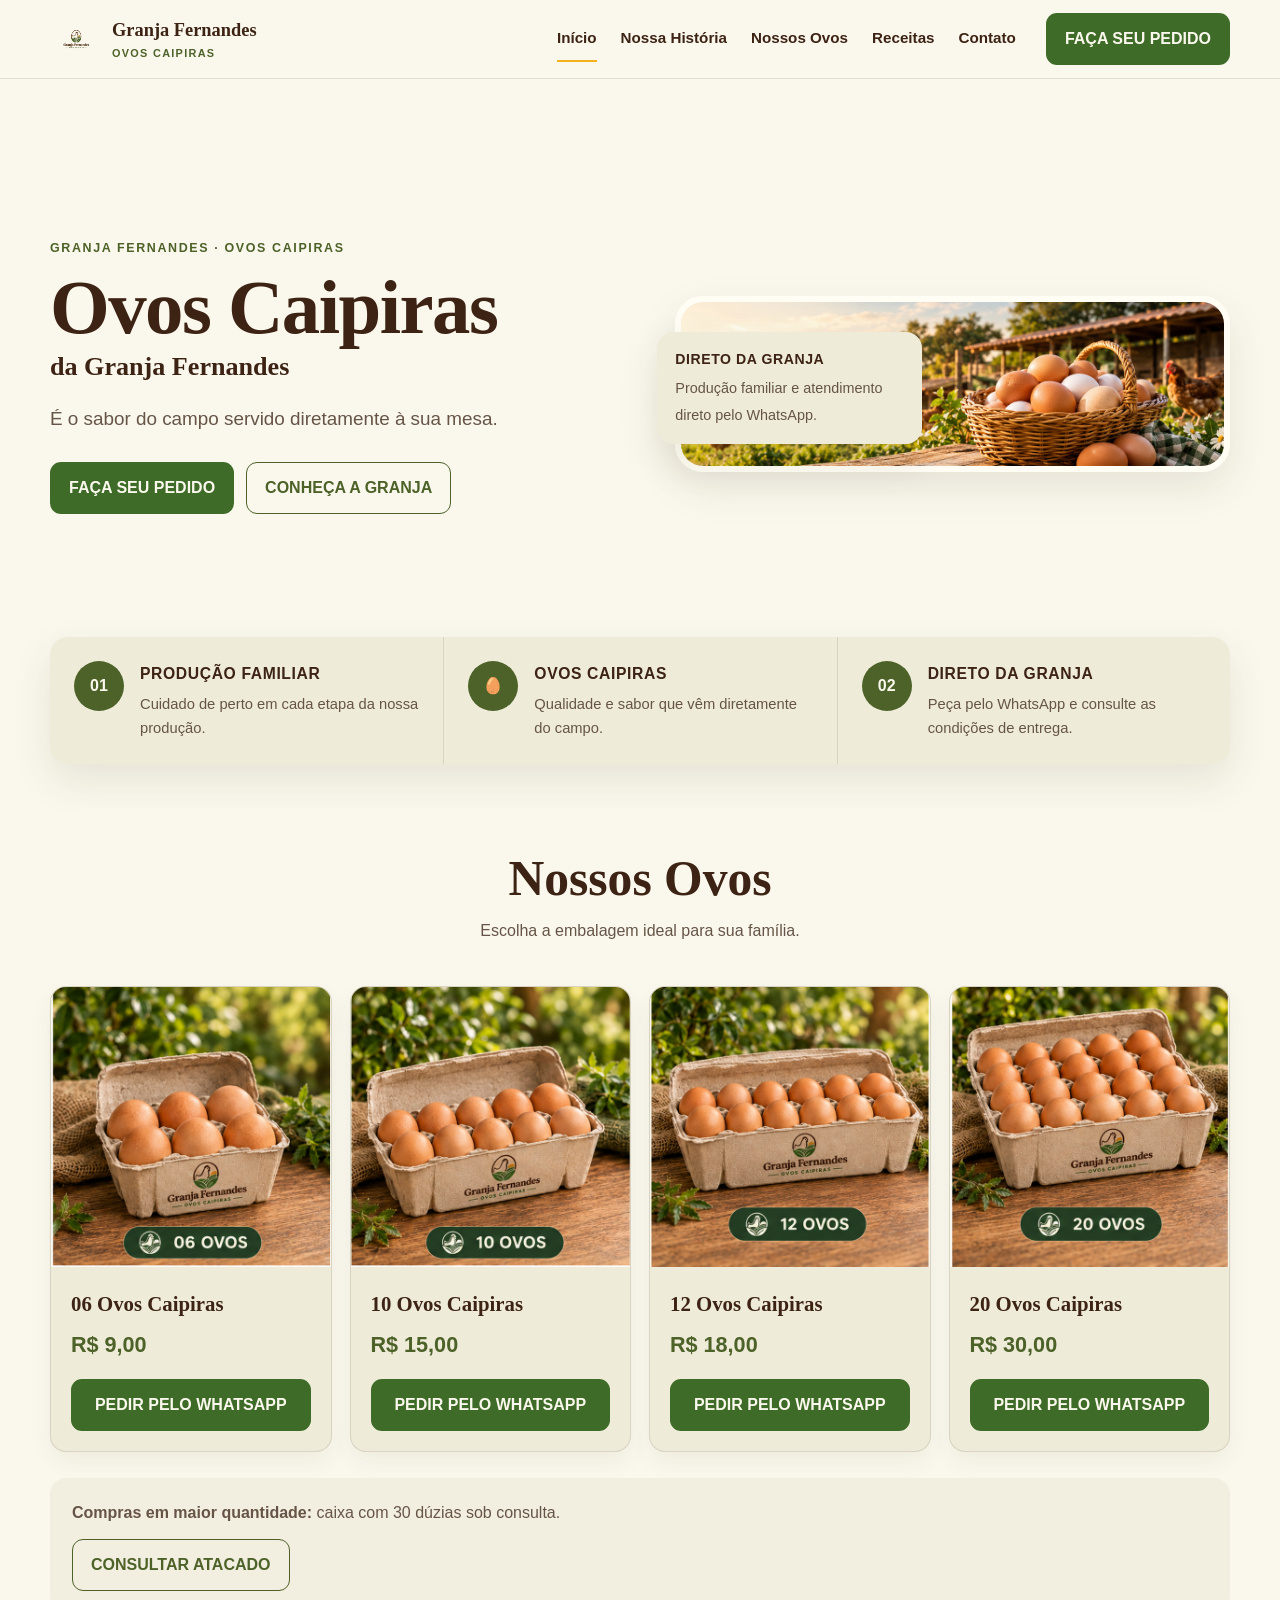
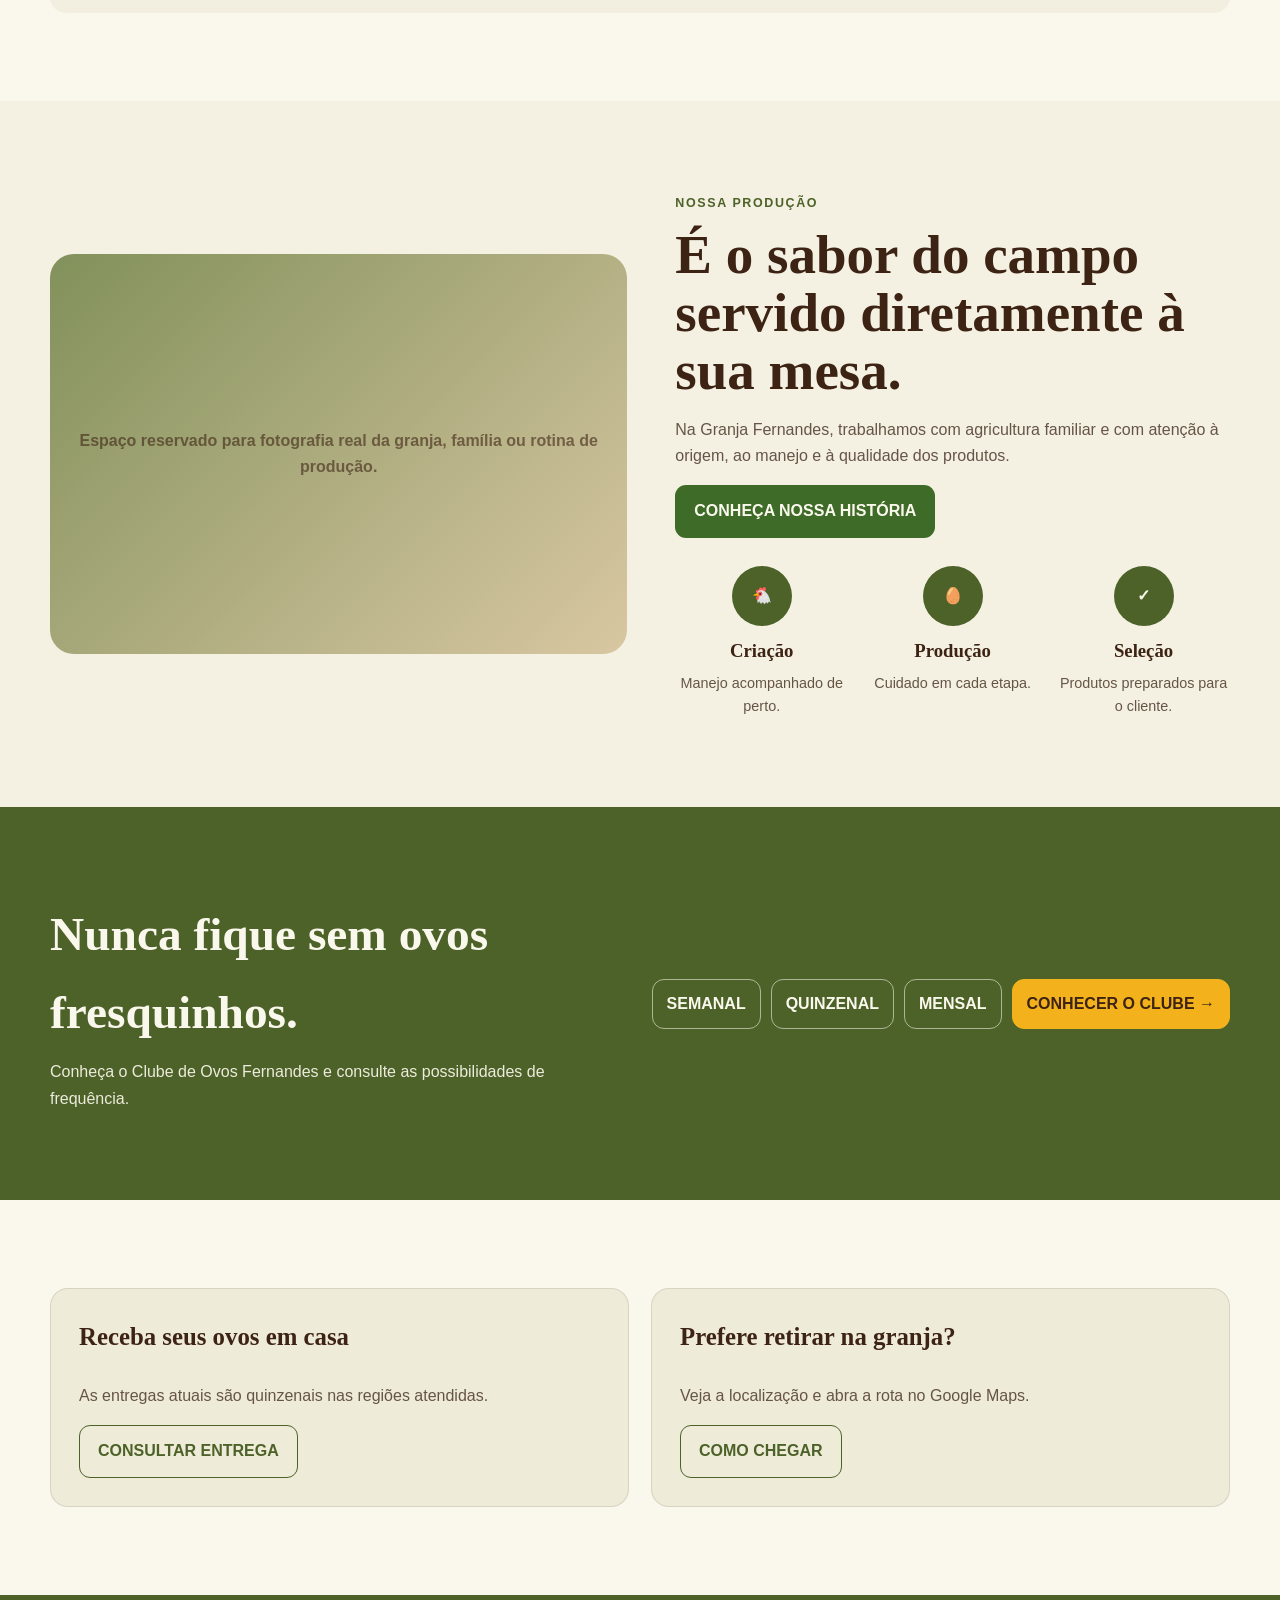
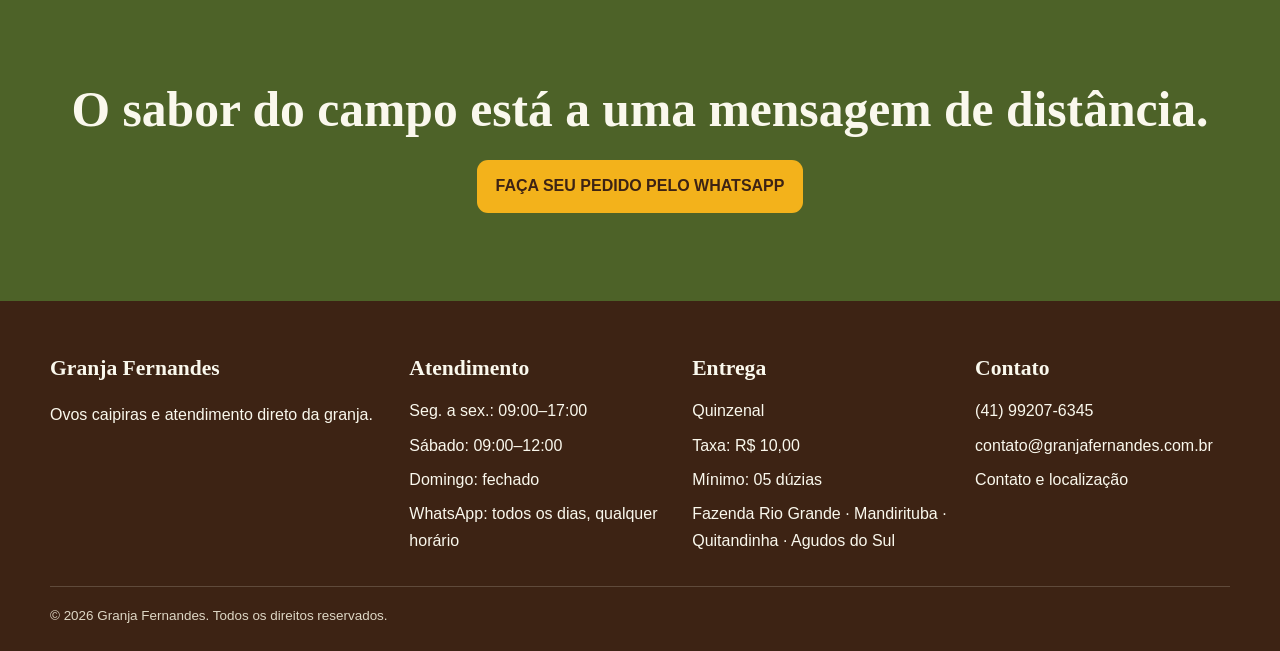
==== index.html @ a45a53d7 "GF-CODE-010: implementa tasks 46 e 47" ====
<!doctype html>
<html lang="pt-BR">
<head>
<meta charset="utf-8">
<meta name="viewport" content="width=device-width, initial-scale=1">
<title>Granja Fernandes | Ovos Caipiras</title>
<meta name="description" content="Ovos caipiras da Granja Fernandes. Produtos, pedidos pelo WhatsApp, entrega quinzenal e retirada em Mandirituba - PR.">
<link rel="canonical" href="https://www.granjafernandes.com.br/">
<link rel="icon" href="assets/images/logo.png" type="image/png">
<link rel="stylesheet" href="assets/css/style.css">
</head>
<body>
<header class="site-header">
  <div class="container header-inner">
    <a class="brand" href="index.html" aria-label="Granja Fernandes - início"><img src="assets/images/logo.png" alt="Logo Granja Fernandes"><span><span class="brand-name">Granja Fernandes</span><span class="brand-tagline">Ovos Caipiras</span></span></a>
    <nav class="nav" aria-label="Navegação principal">
      <a href="index.html" aria-current="page">Início</a><a href="nossa-historia.html">Nossa História</a><a href="nossos-ovos.html">Nossos Ovos</a><a href="receitas.html">Receitas</a><a href="contato.html">Contato</a>
    </nav>
    <a class="btn btn-primary header-cta" data-whatsapp="Olá! Gostaria de fazer um pedido de ovos caipiras da Granja Fernandes.">FAÇA SEU PEDIDO</a>
    <button class="menu-toggle" data-menu-toggle aria-expanded="false" aria-controls="mobile-menu" aria-label="Abrir menu">☰</button>
  </div>
  <nav id="mobile-menu" class="container mobile-menu" data-mobile-menu aria-label="Navegação móvel"><a href="index.html">Início</a><a href="nossa-historia.html">Nossa História</a><a href="nossos-ovos.html">Nossos Ovos</a><a href="receitas.html">Receitas</a><a href="contato.html">Contato</a><a class="btn btn-primary" data-whatsapp="Olá! Gostaria de fazer um pedido de ovos caipiras da Granja Fernandes.">FAÇA SEU PEDIDO</a></nav>
</header>

<main>
<section class="hero">
  <div class="container hero-grid">
    <div class="hero-copy"><span class="eyebrow">Granja Fernandes · Ovos Caipiras</span><h1><span class="hero-title-main">Ovos Caipiras</span><span class="hero-title-sub">da Granja Fernandes</span></h1><p>É o sabor do campo servido diretamente à sua mesa.</p><div class="hero-actions"><a class="btn btn-primary" data-whatsapp="Olá! Gostaria de fazer um pedido de ovos caipiras da Granja Fernandes.">FAÇA SEU PEDIDO</a><a class="btn btn-secondary" href="nossa-historia.html">CONHEÇA A GRANJA</a></div></div>
    <div class="hero-visual"><img src="assets/images/hero-granja.png" alt="Imagem da Granja Fernandes e produção caipira"><div class="hero-badge"><strong>Direto da granja</strong><span>Produção familiar e atendimento direto pelo WhatsApp.</span></div></div>
  </div>
</section>

<section class="features container" aria-label="Diferenciais">
  <div class="feature-grid">
    <article class="feature"><div class="feature-icon">01</div><div><h3>Produção familiar</h3><p>Cuidado de perto em cada etapa da nossa produção.</p></div></article>
    <article class="feature"><div class="feature-icon">🥚</div><div><h3>Ovos caipiras</h3><p>Qualidade e sabor que vêm diretamente do campo.</p></div></article>
    <article class="feature"><div class="feature-icon">02</div><div><h3>Direto da granja</h3><p>Peça pelo WhatsApp e consulte as condições de entrega.</p></div></article>
  </div>
</section>

<section class="section" id="produtos"><div class="container"><h2 class="section-title center">Nossos Ovos</h2><p class="section-subtitle center">Escolha a embalagem ideal para sua família.</p><div class="products">
  <article class="product-card"><div class="product-image"><img src="assets/images/products/06-ovos.png" alt="Bandeja com 6 ovos caipiras"></div><div class="product-body"><h3>06 Ovos Caipiras</h3><p class="price">R$ 9,00</p><a class="btn btn-primary" data-whatsapp="Olá! Quero pedir a embalagem de 06 ovos da Granja Fernandes.">PEDIR PELO WHATSAPP</a></div></article>
  <article class="product-card"><div class="product-image"><img src="assets/images/products/10-ovos.png" alt="Bandeja com 10 ovos caipiras"></div><div class="product-body"><h3>10 Ovos Caipiras</h3><p class="price">R$ 15,00</p><a class="btn btn-primary" data-whatsapp="Olá! Quero pedir a embalagem de 10 ovos da Granja Fernandes.">PEDIR PELO WHATSAPP</a></div></article>
  <article class="product-card"><div class="product-image"><img src="assets/images/products/12-ovos.png" alt="Bandeja com 12 ovos caipiras"></div><div class="product-body"><h3>12 Ovos Caipiras</h3><p class="price">R$ 18,00</p><a class="btn btn-primary" data-whatsapp="Olá! Quero pedir a embalagem de 12 ovos da Granja Fernandes.">PEDIR PELO WHATSAPP</a></div></article>
  <article class="product-card"><div class="product-image"><img src="assets/images/products/20-ovos.png" alt="Bandeja com 20 ovos caipiras"></div><div class="product-body"><h3>20 Ovos Caipiras</h3><p class="price">R$ 30,00</p><a class="btn btn-primary" data-whatsapp="Olá! Quero pedir a embalagem de 20 ovos da Granja Fernandes.">PEDIR PELO WHATSAPP</a></div></article>
</div><div class="product-note"><p><strong>Compras em maior quantidade:</strong> caixa com 30 dúzias sob consulta.</p><div style="margin-top:12px"><a class="btn btn-secondary" data-whatsapp="Olá! Gostaria de consultar a caixa para compra de 30 dúzias de ovos da Granja Fernandes.">CONSULTAR ATACADO</a></div></div></div></section>

<section class="section section-alt"><div class="container story-grid"><div class="story-photo">Espaço reservado para fotografia real da granja, família ou rotina de produção.</div><div class="story"><span class="eyebrow">Nossa produção</span><h2>É o sabor do campo servido diretamente à sua mesa.</h2><p>Na Granja Fernandes, trabalhamos com agricultura familiar e com atenção à origem, ao manejo e à qualidade dos produtos.</p><a class="btn btn-primary" href="nossa-historia.html">CONHEÇA NOSSA HISTÓRIA</a><div class="steps"><div class="step"><div class="step-icon">🐔</div><h3>Criação</h3><p>Manejo acompanhado de perto.</p></div><div class="step"><div class="step-icon">🥚</div><h3>Produção</h3><p>Cuidado em cada etapa.</p></div><div class="step"><div class="step-icon">✓</div><h3>Seleção</h3><p>Produtos preparados para o cliente.</p></div></div></div></div></section>

<section class="section section-green"><div class="container club"><div><h2>Nunca fique sem ovos fresquinhos.</h2><p>Conheça o Clube de Ovos Fernandes e consulte as possibilidades de frequência.</p></div><div class="plans"><span class="plan">SEMANAL</span><span class="plan">QUINZENAL</span><span class="plan">MENSAL</span><a class="plan active" href="nossos-ovos.html#clube">CONHECER O CLUBE →</a></div></div></section>

<section class="section"><div class="container info-grid"><article class="info-card"><h3>Receba seus ovos em casa</h3><p>As entregas atuais são quinzenais nas regiões atendidas.</p><a class="btn btn-secondary" href="contato.html">CONSULTAR ENTREGA</a></article><article class="info-card"><h3>Prefere retirar na granja?</h3><p>Veja a localização e abra a rota no Google Maps.</p><a class="btn btn-secondary" href="https://maps.app.goo.gl/6VEkdCVz2nMaCaNX6" target="_blank" rel="noopener">COMO CHEGAR</a></article></div></section>

<section class="section section-green"><div class="container" style="text-align:center"><h2 class="section-title">O sabor do campo está a uma mensagem de distância.</h2><div style="margin-top:24px"><a class="btn btn-gold" data-whatsapp="Olá! Gostaria de fazer um pedido de ovos caipiras da Granja Fernandes.">FAÇA SEU PEDIDO PELO WHATSAPP</a></div></div></section>
</main>

<footer class="site-footer"><div class="container"><div class="footer-grid"><div><h3 class="footer-heading">Granja Fernandes</h3><p>Ovos caipiras e atendimento direto da granja.</p></div><div><h3 class="footer-heading">Atendimento</h3><div class="footer-links"><span>Seg. a sex.: 09:00–17:00</span><span>Sábado: 09:00–12:00</span><span>Domingo: fechado</span><span>WhatsApp: todos os dias, qualquer horário</span></div></div><div><h3 class="footer-heading">Entrega</h3><div class="footer-links"><span>Quinzenal</span><span>Taxa: R$ 10,00</span><span>Mínimo: 05 dúzias</span><span>Fazenda Rio Grande · Mandirituba · Quitandinha · Agudos do Sul</span></div></div><div><h3 class="footer-heading">Contato</h3><div class="footer-links"><a data-whatsapp="Olá! Gostaria de falar com a Granja Fernandes.">(41) 99207-6345</a><a href="mailto:contato@granjafernandes.com.br">contato@granjafernandes.com.br</a><a href="contato.html">Contato e localização</a></div></div></div><div class="copyright">© 2026 Granja Fernandes. Todos os direitos reservados.</div></div></footer>
<a class="whatsapp-float" data-whatsapp="Olá! Gostaria de fazer um pedido de ovos caipiras da Granja Fernandes.">PEDIR PELO WHATSAPP</a>
<script src="assets/js/main.js"></script>
</body></html>
---- assets/css/style.css ----
:root {
  --brown: #3D2314;
  --green: #4D6228;
  --action: #3E6B27;
  --gold: #F3B21B;
  --cream: #FAF8ED;
  --sand: #EFEBD9;
  --softgold: #EDD885;
  --muted: #665547;
  --white: #fffdf4;
  --border: rgba(61, 35, 20, .12);
  --shadow: 0 16px 40px rgba(61, 35, 20, .10);
  --radius: 18px;
  --max: 1180px;
}

* { box-sizing: border-box; }
html { scroll-behavior: smooth; }
body { margin: 0; background: var(--cream); color: var(--brown); font-family: Inter, Arial, Helvetica, sans-serif; line-height: 1.65; }
a { color: inherit; text-decoration: none; }
img { max-width: 100%; display: block; }
button { font: inherit; }
.container { width: min(var(--max), calc(100% - 32px)); margin-inline: auto; }

.site-header { position: sticky; top: 0; z-index: 50; background: rgba(250,248,237,.96); backdrop-filter: blur(10px); border-bottom: 1px solid var(--border); }
.header-inner { min-height: 78px; display: flex; align-items: center; gap: 24px; }
.brand { display: flex; align-items: center; gap: 10px; font-family: Georgia, serif; font-weight: 700; }
.brand img { width: 52px; height: 52px; object-fit: contain; }
.brand-name { font-size: 1.15rem; line-height: 1.05; }
.brand-tagline { display: block; margin-top: 4px; color: var(--green); font: 700 .68rem/1.1 Inter, Arial, sans-serif; letter-spacing: .12em; text-transform: uppercase; }
.nav { margin-left: auto; display: flex; align-items: center; gap: 24px; font-weight: 700; font-size: .95rem; }
.nav a { padding: 9px 0; border-bottom: 2px solid transparent; }
.nav a:hover, .nav a[aria-current="page"] { border-color: var(--gold); }
.header-cta { margin-left: 6px; }
.menu-toggle { display: none; margin-left: auto; border: 0; background: transparent; color: var(--brown); font-size: 1.5rem; cursor: pointer; }
.mobile-menu { display: none; padding: 0 16px 16px; }
.mobile-menu.is-open { display: grid; gap: 6px; }
.mobile-menu a { padding: 10px 12px; border-radius: 10px; }
.mobile-menu a:hover { background: var(--sand); }

.btn { display: inline-flex; align-items: center; justify-content: center; gap: 8px; min-height: 46px; padding: 12px 18px; border-radius: 11px; font-weight: 800; border: 1px solid transparent; transition: transform .18s ease, box-shadow .18s ease, background .18s ease; }
.btn:hover { transform: translateY(-1px); box-shadow: 0 10px 20px rgba(61,35,20,.10); }
.btn-primary { background: var(--action); color: var(--cream); }
.btn-secondary { background: transparent; color: var(--green); border-color: var(--green); }
.btn-gold { background: var(--gold); color: var(--brown); }
.btn-light { background: var(--cream); color: var(--brown); }

.hero { position: relative; overflow: hidden; background: var(--cream); }
.hero-grid { display: grid; grid-template-columns: 1.02fr .98fr; min-height: 610px; align-items: center; gap: 48px; }
.hero-copy { padding: 72px 0 92px; }
.eyebrow { display: inline-block; margin-bottom: 12px; color: var(--green); font-size: .78rem; font-weight: 900; letter-spacing: .13em; text-transform: uppercase; }
.hero h1, .page-hero h1, .section-title, .story h2, .club h2, .footer-heading { font-family: Georgia, serif; }
.hero h1 { margin: 0; max-width: 700px; font-size: clamp(3rem, 6vw, 5.4rem); line-height: .98; letter-spacing: -.02em; }
.hero-title-main { display: block; }
.hero-title-sub { display: block; margin-top: 7px; font-size: .34em; line-height: 1.08; letter-spacing: 0; font-weight: 700; }
.hero p { max-width: 620px; margin: 22px 0 0; color: var(--muted); font-size: 1.18rem; }
.hero-actions { display: flex; gap: 12px; flex-wrap: wrap; margin-top: 28px; }
.hero-visual { position: relative; }
.hero-visual img { width: 100%; max-height: 620px; object-fit: cover; border-radius: 28px; box-shadow: var(--shadow); border: 6px solid var(--white); }
.hero-badge { position: absolute; left: -18px; bottom: 28px; max-width: 265px; padding: 16px 18px; background: var(--sand); border-radius: 16px; box-shadow: var(--shadow); }
.hero-badge strong { display: block; margin-bottom: 4px; font-size: .88rem; text-transform: uppercase; letter-spacing: .04em; }
.hero-badge span { color: var(--muted); font-size: .9rem; }

.section { padding: 88px 0; }
.section-alt { background: rgba(239,235,217,.52); }
.section-green { background: var(--green); color: var(--cream); }
.section-title { margin: 0; font-size: clamp(2.1rem, 4vw, 3.1rem); line-height: 1.08; }
.section-title.center, .section-subtitle.center { text-align: center; }
.section-subtitle { max-width: 720px; margin: 12px auto 42px; color: var(--muted); }
.section-green .section-subtitle { color: #ecebdc; }

.features { position: relative; z-index: 4; margin-top: -52px; }
.feature-grid { display: grid; grid-template-columns: repeat(3,1fr); background: var(--sand); border-radius: var(--radius); box-shadow: var(--shadow); overflow: hidden; }
.feature { display: grid; grid-template-columns: 52px 1fr; gap: 14px; padding: 24px; }
.feature + .feature { border-left: 1px solid var(--border); }
.feature-icon { width: 50px; height: 50px; display: grid; place-items: center; border-radius: 50%; background: var(--green); color: var(--cream); font-weight: 900; }
.feature h3 { margin: 0 0 5px; font-size: .98rem; text-transform: uppercase; letter-spacing: .04em; }
.feature p { margin: 0; color: var(--muted); font-size: .92rem; }

.products { display: grid; grid-template-columns: repeat(4,1fr); gap: 18px; }
.product-card { display: flex; flex-direction: column; overflow: hidden; background: var(--sand); border: 1px solid var(--border); border-radius: 16px; box-shadow: 0 10px 22px rgba(61,35,20,.06); }
.product-image { aspect-ratio: 1 / 1; background: #e5dfc8; overflow: hidden; }
.product-image img { width: 100%; height: 100%; object-fit: cover; }
.product-body { padding: 20px; display: flex; flex: 1; flex-direction: column; }
.product-body h3 { margin: 0 0 6px; font-family: Georgia, serif; font-size: 1.3rem; }
.price { margin: 0 0 16px; color: var(--green); font-size: 1.35rem; font-weight: 900; }
.product-body .btn { width: 100%; margin-top: auto; }
.product-note { margin-top: 26px; padding: 22px; border-radius: 16px; background: rgba(239,235,217,.62); }
.product-note p { margin: 0; color: var(--muted); }

.story-grid { display: grid; grid-template-columns: 1.02fr .98fr; gap: 48px; align-items: center; }
.story-photo { min-height: 400px; padding: 22px; border-radius: 24px; display: grid; place-items: center; text-align: center; background: linear-gradient(135deg,#82915b,#d8c7a2); color: rgba(61,35,20,.6); font-weight: 900; }
.story h2 { margin: 0 0 16px; font-size: clamp(2.3rem,4.3vw,3.6rem); line-height: 1.06; }
.story p { color: var(--muted); }
.steps { display: grid; grid-template-columns: repeat(3,1fr); gap: 18px; margin-top: 28px; }
.step { text-align: center; }
.step-icon { width: 60px; height: 60px; margin: 0 auto 10px; display: grid; place-items: center; border-radius: 50%; background: var(--green); color: var(--cream); font-weight: 900; }
.step h3 { margin: 0 0 5px; font-family: Georgia, serif; }
.step p { margin: 0; font-size: .9rem; }

.club { display: grid; grid-template-columns: 1fr auto; gap: 32px; align-items: center; }
.club h2 { margin: 0 0 8px; font-size: clamp(2rem,3.7vw,3.2rem); }
.club p { margin: 0; color: #ecebdc; }
.plans { display: flex; gap: 10px; flex-wrap: wrap; justify-content: flex-end; }
.plan { padding: 11px 14px; border: 1px solid rgba(250,248,237,.56); border-radius: 12px; font-weight: 900; }
.plan.active { background: var(--gold); border-color: var(--gold); color: var(--brown); }

.info-grid { display: grid; grid-template-columns: repeat(2,1fr); gap: 22px; }
.info-card { padding: 28px; background: var(--sand); border-radius: 18px; border: 1px solid var(--border); }
.info-card h3 { margin-top: 0; font-family: Georgia, serif; font-size: 1.55rem; }
.info-card p { color: var(--muted); }
.list { margin: 14px 0 0; padding-left: 20px; color: var(--muted); }

.page-hero { padding: 72px 0; background: linear-gradient(135deg, var(--sand), var(--cream)); text-align: center; }
.page-hero h1 { margin: 0 0 10px; font-size: clamp(2.6rem,5vw,4.3rem); line-height: 1.04; }
.page-hero p { max-width: 720px; margin: 0 auto; color: var(--muted); font-size: 1.06rem; }

.recipe-grid { display: grid; grid-template-columns: repeat(4,1fr); gap: 18px; }
.recipe-card { background: var(--sand); border-radius: 16px; overflow: hidden; border: 1px solid var(--border); }
.recipe-media { height: 190px; display: grid; place-items: center; padding: 16px; background: linear-gradient(135deg,#ded19f,#a5aa7a); color: rgba(61,35,20,.62); text-align: center; font-weight: 900; }
.recipe-body { padding: 20px; }
.recipe-body h3 { margin: 0 0 6px; font-family: Georgia, serif; font-size: 1.3rem; }
.recipe-body p { margin: 0 0 16px; color: var(--muted); }

.contact-grid { display: grid; grid-template-columns: 1fr 1fr; gap: 24px; }
.contact-card { padding: 28px; background: var(--sand); border-radius: 18px; border: 1px solid var(--border); }
.contact-row { padding: 14px 0; border-bottom: 1px solid var(--border); }
.contact-row:last-child { border-bottom: 0; }
.contact-row strong { display: block; margin-bottom: 2px; }
.contact-row span { color: var(--muted); }
.map-link { margin-top: 18px; }

.site-footer { margin-top: 0; padding: 50px 0 24px; background: var(--brown); color: var(--cream); }
.footer-grid { display: grid; grid-template-columns: 1.3fr 1fr 1fr 1fr; gap: 28px; }
.footer-heading { margin: 0 0 12px; font-size: 1.35rem; }
.footer-links { display: grid; gap: 8px; }
.footer-links a:hover { color: var(--gold); }
.copyright { margin-top: 32px; padding-top: 18px; border-top: 1px solid rgba(250,248,237,.18); color: #ded7c5; font-size: .84rem; }

.whatsapp-float { display: none; position: fixed; left: 12px; right: 12px; bottom: 12px; z-index: 70; padding: 13px 16px; border-radius: 999px; text-align: center; background: var(--action); color: var(--cream); font-weight: 900; box-shadow: 0 14px 30px rgba(0,0,0,.22); }

@media (max-width: 1000px) {
  .nav, .header-cta { display: none; }
  .menu-toggle { display: block; }
  .hero-grid, .story-grid { grid-template-columns: 1fr; }
  .hero-copy { padding: 60px 0 20px; text-align: center; }
  .hero p { margin-inline: auto; }
  .hero-actions { justify-content: center; }
  .hero-visual { padding-bottom: 60px; }
  .hero-badge { left: 14px; }
  .products, .recipe-grid { grid-template-columns: repeat(2,1fr); }
  .footer-grid { grid-template-columns: repeat(2,1fr); }
  .club { grid-template-columns: 1fr; }
  .plans { justify-content: flex-start; }
}

@media (max-width: 640px) {
  .container { width: min(var(--max), calc(100% - 24px)); }
  .header-inner { min-height: 68px; }
  .brand img { width: 44px; height: 44px; }
  .brand-name { font-size: 1rem; }
  .brand-tagline { font-size: .58rem; }
  .hero h1 { font-size: 3rem; }
  .hero-title-sub { font-size: .42em; }
  .hero p { font-size: 1.03rem; }
  .section { padding: 64px 0; }
  .feature-grid, .products, .recipe-grid, .info-grid, .contact-grid, .footer-grid { grid-template-columns: 1fr; }
  .feature + .feature { border-left: 0; border-top: 1px solid var(--border); }
  .feature { padding: 18px; }
  .features { margin-top: -30px; }
  .steps { grid-template-columns: 1fr; }
  .hero-badge { position: static; max-width: none; margin-top: 14px; }
  .story-photo { min-height: 280px; }
  .whatsapp-float { display: block; }
}
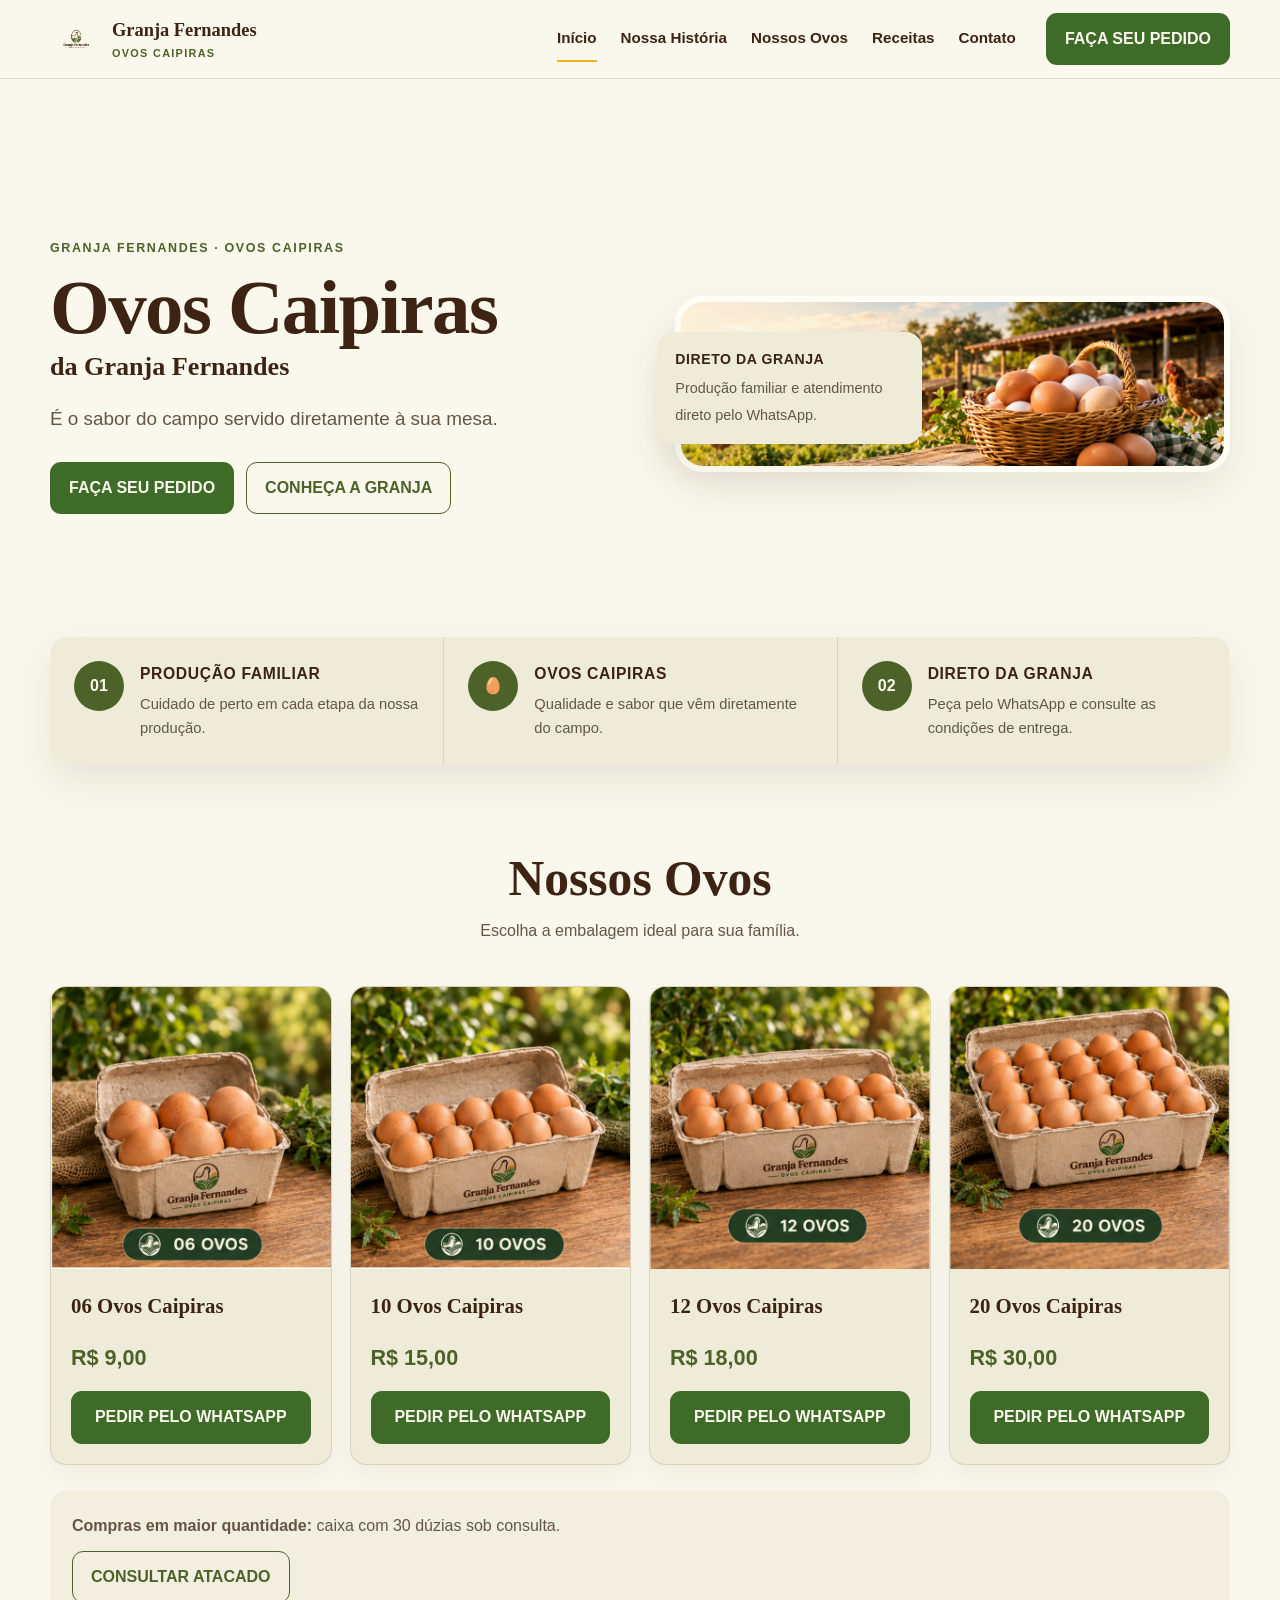
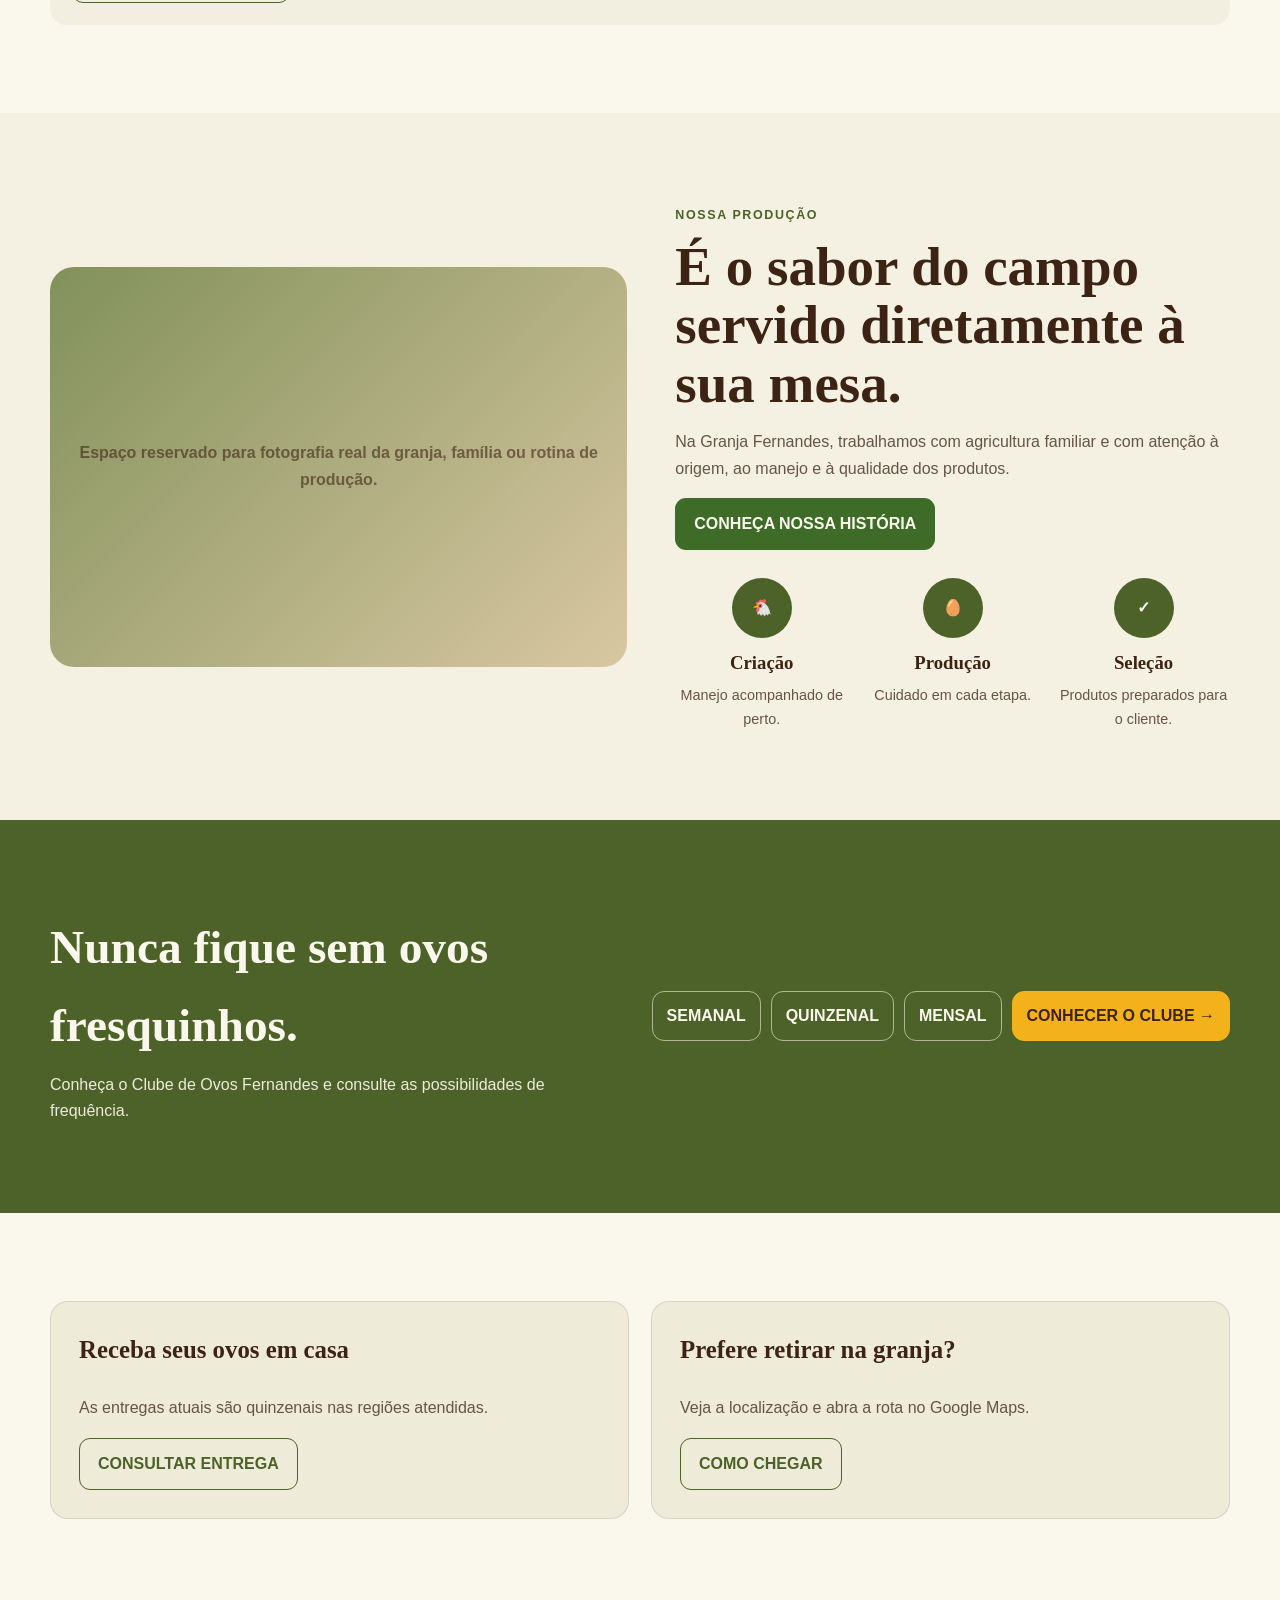
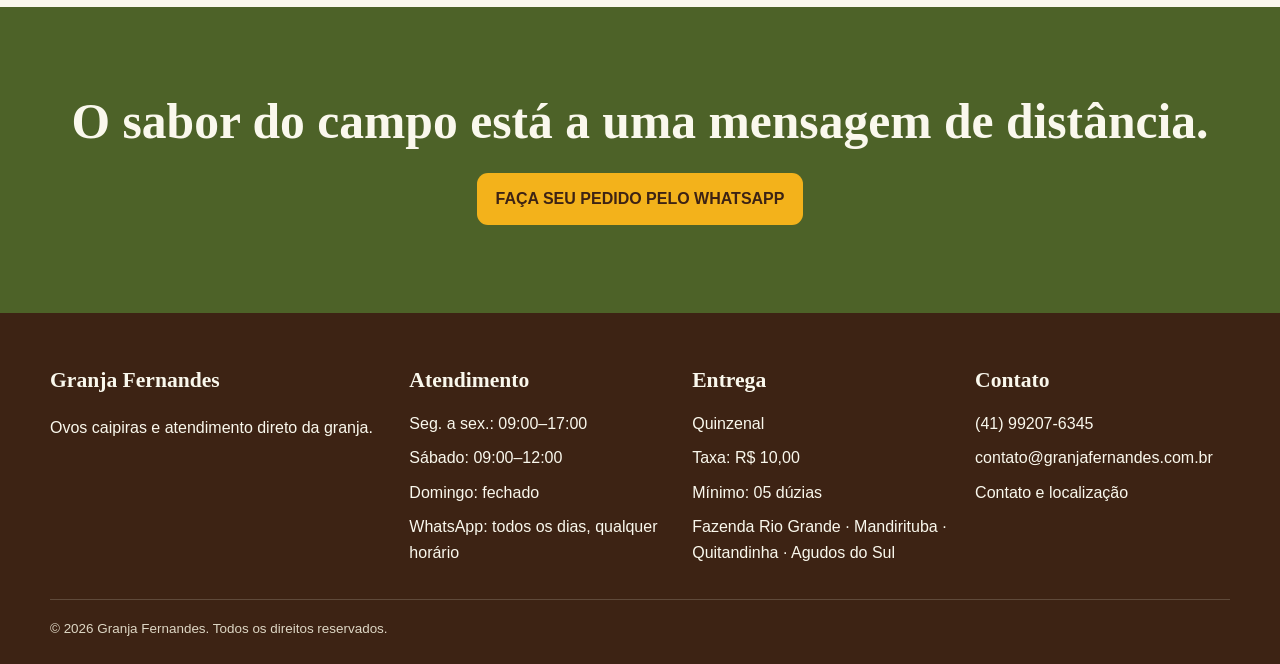
==== commit 6e569d90: "GF-CODE-014: restaura selos originais dos produtos" ====
--- a/index.html
+++ b/index.html
@@ -57,4 +57,4 @@
 <footer class="site-footer"><div class="container"><div class="footer-grid"><div><h3 class="footer-heading">Granja Fernandes</h3><p>Ovos caipiras e atendimento direto da granja.</p></div><div><h3 class="footer-heading">Atendimento</h3><div class="footer-links"><span>Seg. a sex.: 09:00–17:00</span><span>Sábado: 09:00–12:00</span><span>Domingo: fechado</span><span>WhatsApp: todos os dias, qualquer horário</span></div></div><div><h3 class="footer-heading">Entrega</h3><div class="footer-links"><span>Quinzenal</span><span>Taxa: R$ 10,00</span><span>Mínimo: 05 dúzias</span><span>Fazenda Rio Grande · Mandirituba · Quitandinha · Agudos do Sul</span></div></div><div><h3 class="footer-heading">Contato</h3><div class="footer-links"><a data-whatsapp="Olá! Gostaria de falar com a Granja Fernandes.">(41) 99207-6345</a><a href="mailto:contato@granjafernandes.com.br">contato@granjafernandes.com.br</a><a href="contato.html">Contato e localização</a></div></div></div><div class="copyright">© 2026 Granja Fernandes. Todos os direitos reservados.</div></div></footer>
 <a class="whatsapp-float" data-whatsapp="Olá! Gostaria de fazer um pedido de ovos caipiras da Granja Fernandes.">PEDIR PELO WHATSAPP</a>
 <script src="assets/js/main.js"></script>
-</body></html>
+</body></html>
--- a/assets/css/style.css
+++ b/assets/css/style.css
@@ -13,7 +13,6 @@
   --radius: 18px;
   --max: 1180px;
 }
-
 * { box-sizing: border-box; }
 html { scroll-behavior: smooth; }
 body { margin: 0; background: var(--cream); color: var(--brown); font-family: Inter, Arial, Helvetica, sans-serif; line-height: 1.65; }
@@ -21,7 +20,6 @@
 img { max-width: 100%; display: block; }
 button { font: inherit; }
 .container { width: min(var(--max), calc(100% - 32px)); margin-inline: auto; }
-
 .site-header { position: sticky; top: 0; z-index: 50; background: rgba(250,248,237,.96); backdrop-filter: blur(10px); border-bottom: 1px solid var(--border); }
 .header-inner { min-height: 78px; display: flex; align-items: center; gap: 24px; }
 .brand { display: flex; align-items: center; gap: 10px; font-family: Georgia, serif; font-weight: 700; }
@@ -37,14 +35,12 @@
 .mobile-menu.is-open { display: grid; gap: 6px; }
 .mobile-menu a { padding: 10px 12px; border-radius: 10px; }
 .mobile-menu a:hover { background: var(--sand); }
-
 .btn { display: inline-flex; align-items: center; justify-content: center; gap: 8px; min-height: 46px; padding: 12px 18px; border-radius: 11px; font-weight: 800; border: 1px solid transparent; transition: transform .18s ease, box-shadow .18s ease, background .18s ease; }
 .btn:hover { transform: translateY(-1px); box-shadow: 0 10px 20px rgba(61,35,20,.10); }
 .btn-primary { background: var(--action); color: var(--cream); }
 .btn-secondary { background: transparent; color: var(--green); border-color: var(--green); }
 .btn-gold { background: var(--gold); color: var(--brown); }
 .btn-light { background: var(--cream); color: var(--brown); }
-
 .hero { position: relative; overflow: hidden; background: var(--cream); }
 .hero-grid { display: grid; grid-template-columns: 1.02fr .98fr; min-height: 610px; align-items: center; gap: 48px; }
 .hero-copy { padding: 72px 0 92px; }
@@ -60,7 +56,6 @@
 .hero-badge { position: absolute; left: -18px; bottom: 28px; max-width: 265px; padding: 16px 18px; background: var(--sand); border-radius: 16px; box-shadow: var(--shadow); }
 .hero-badge strong { display: block; margin-bottom: 4px; font-size: .88rem; text-transform: uppercase; letter-spacing: .04em; }
 .hero-badge span { color: var(--muted); font-size: .9rem; }
-
 .section { padding: 88px 0; }
 .section-alt { background: rgba(239,235,217,.52); }
 .section-green { background: var(--green); color: var(--cream); }
@@ -68,7 +63,6 @@
 .section-title.center, .section-subtitle.center { text-align: center; }
 .section-subtitle { max-width: 720px; margin: 12px auto 42px; color: var(--muted); }
 .section-green .section-subtitle { color: #ecebdc; }
-
 .features { position: relative; z-index: 4; margin-top: -52px; }
 .feature-grid { display: grid; grid-template-columns: repeat(3,1fr); background: var(--sand); border-radius: var(--radius); box-shadow: var(--shadow); overflow: hidden; }
 .feature { display: grid; grid-template-columns: 52px 1fr; gap: 14px; padding: 24px; }
@@ -77,13 +71,16 @@
 .feature h3 { margin: 0 0 5px; font-size: .98rem; text-transform: uppercase; letter-spacing: .04em; }
 .feature p { margin: 0; color: var(--muted); font-size: .92rem; }
 
-.products { display: grid; grid-template-columns: repeat(4,1fr); gap: 18px; }
-.product-card { display: flex; flex-direction: column; overflow: hidden; background: var(--sand); border: 1px solid var(--border); border-radius: 16px; box-shadow: 0 10px 22px rgba(61,35,20,.06); }
-.product-image { aspect-ratio: 1 / 1; background: #e5dfc8; overflow: hidden; }
-.product-image img { width: 100%; height: 100%; object-fit: cover; }
-.product-body { padding: 20px; display: flex; flex: 1; flex-direction: column; }
-.product-body h3 { margin: 0 0 6px; font-family: Georgia, serif; font-size: 1.3rem; }
-.price { margin: 0 0 16px; color: var(--green); font-size: 1.35rem; font-weight: 900; }
+.products { display: grid; grid-template-columns: repeat(4, minmax(0,1fr)); gap: 18px; align-items: stretch; }
+.product-card { display: flex; flex-direction: column; height: 100%; overflow: hidden; background: var(--sand); border: 1px solid var(--border); border-radius: 16px; box-shadow: 0 10px 22px rgba(61,35,20,.06); }
+.product-image { position: relative; height: clamp(260px, 22vw, 300px); background: #e5dfc8; overflow: hidden; flex: 0 0 auto; }
+.product-image img { width: 100%; height: 100%; object-fit: cover; object-position: center; }
+.product-badge { position: absolute; left: 50%; bottom: 10px; transform: translateX(-50%); z-index: 3; display: inline-flex; align-items: center; justify-content: center; gap: 9px; min-width: 142px; height: 38px; padding: 5px 15px 5px 10px; border-radius: 999px; background: var(--green); color: var(--cream); font-size: .95rem; font-weight: 900; letter-spacing: .03em; white-space: nowrap; box-shadow: 0 5px 12px rgba(61,35,20,.18); }
+.egg-icon { position: relative; display: inline-block; width: 23px; height: 17px; flex: 0 0 23px; border: 2px solid var(--cream); border-radius: 50% 50% 48% 52% / 62% 58% 42% 38%; transform: rotate(-7deg); background: transparent; }
+.egg-icon::after { content: ""; position: absolute; width: 7px; height: 4px; border-left: 2px solid var(--cream); border-bottom: 2px solid var(--cream); border-radius: 0 0 0 7px; left: 5px; bottom: 2px; transform: rotate(-16deg); opacity: .9; }
+.product-body { padding: 20px; display: flex; min-height: 188px; flex: 1; flex-direction: column; }
+.product-body h3 { min-height: 2.15em; margin: 0 0 6px; font-family: Georgia, serif; font-size: 1.3rem; }
+.price { min-height: 1.45em; margin: 0 0 16px; color: var(--green); font-size: 1.35rem; font-weight: 900; }
 .product-body .btn { width: 100%; margin-top: auto; }
 .product-note { margin-top: 26px; padding: 22px; border-radius: 16px; background: rgba(239,235,217,.62); }
 .product-note p { margin: 0; color: var(--muted); }
@@ -97,30 +94,35 @@
 .step-icon { width: 60px; height: 60px; margin: 0 auto 10px; display: grid; place-items: center; border-radius: 50%; background: var(--green); color: var(--cream); font-weight: 900; }
 .step h3 { margin: 0 0 5px; font-family: Georgia, serif; }
 .step p { margin: 0; font-size: .9rem; }
-
 .club { display: grid; grid-template-columns: 1fr auto; gap: 32px; align-items: center; }
 .club h2 { margin: 0 0 8px; font-size: clamp(2rem,3.7vw,3.2rem); }
 .club p { margin: 0; color: #ecebdc; }
 .plans { display: flex; gap: 10px; flex-wrap: wrap; justify-content: flex-end; }
 .plan { padding: 11px 14px; border: 1px solid rgba(250,248,237,.56); border-radius: 12px; font-weight: 900; }
 .plan.active { background: var(--gold); border-color: var(--gold); color: var(--brown); }
-
 .info-grid { display: grid; grid-template-columns: repeat(2,1fr); gap: 22px; }
 .info-card { padding: 28px; background: var(--sand); border-radius: 18px; border: 1px solid var(--border); }
 .info-card h3 { margin-top: 0; font-family: Georgia, serif; font-size: 1.55rem; }
 .info-card p { color: var(--muted); }
 .list { margin: 14px 0 0; padding-left: 20px; color: var(--muted); }
-
 .page-hero { padding: 72px 0; background: linear-gradient(135deg, var(--sand), var(--cream)); text-align: center; }
 .page-hero h1 { margin: 0 0 10px; font-size: clamp(2.6rem,5vw,4.3rem); line-height: 1.04; }
 .page-hero p { max-width: 720px; margin: 0 auto; color: var(--muted); font-size: 1.06rem; }
 
-.recipe-grid { display: grid; grid-template-columns: repeat(4,1fr); gap: 18px; }
-.recipe-card { background: var(--sand); border-radius: 16px; overflow: hidden; border: 1px solid var(--border); }
-.recipe-media { height: 190px; display: grid; place-items: center; padding: 16px; background: linear-gradient(135deg,#ded19f,#a5aa7a); color: rgba(61,35,20,.62); text-align: center; font-weight: 900; }
-.recipe-body { padding: 20px; }
-.recipe-body h3 { margin: 0 0 6px; font-family: Georgia, serif; font-size: 1.3rem; }
-.recipe-body p { margin: 0 0 16px; color: var(--muted); }
+.recipe-grid { display: grid; grid-template-columns: repeat(2, minmax(0,1fr)); gap: 24px; }
+.recipe-card { display: flex; flex-direction: column; background: var(--sand); border-radius: 16px; overflow: hidden; border: 1px solid var(--border); box-shadow: 0 10px 22px rgba(61,35,20,.06); }
+.recipe-media { min-height: 280px; display: grid; place-items: center; padding: 16px; background: linear-gradient(135deg,#ded19f,#a5aa7a); color: rgba(61,35,20,.62); text-align: center; font-weight: 900; }
+.recipe-media img { width: 100%; height: 100%; min-height: 280px; object-fit: cover; }
+.recipe-body { padding: 24px; }
+.recipe-body h3 { margin: 0 0 6px; font-family: Georgia, serif; font-size: 1.45rem; }
+.recipe-meta { margin: 0 0 16px; color: var(--green); font-size: .9rem; font-weight: 800; }
+.recipe-section { margin-top: 18px; }
+.recipe-section h4 { margin: 0 0 8px; font-size: .95rem; text-transform: uppercase; letter-spacing: .05em; color: var(--green); }
+.recipe-section ul, .recipe-section ol { margin: 0; padding-left: 20px; color: var(--muted); }
+.recipe-section li + li { margin-top: 5px; }
+.recipe-tip { margin-top: 18px; padding: 14px 16px; border-left: 4px solid var(--gold); background: rgba(250,248,237,.75); color: var(--muted); }
+.recipe-card .btn { margin-top: 22px; }
+.recipe-note { margin-top: 28px; padding: 18px 20px; border-radius: 14px; background: rgba(239,235,217,.65); color: var(--muted); }
 
 .contact-grid { display: grid; grid-template-columns: 1fr 1fr; gap: 24px; }
 .contact-card { padding: 28px; background: var(--sand); border-radius: 18px; border: 1px solid var(--border); }
@@ -129,16 +131,13 @@
 .contact-row strong { display: block; margin-bottom: 2px; }
 .contact-row span { color: var(--muted); }
 .map-link { margin-top: 18px; }
-
 .site-footer { margin-top: 0; padding: 50px 0 24px; background: var(--brown); color: var(--cream); }
 .footer-grid { display: grid; grid-template-columns: 1.3fr 1fr 1fr 1fr; gap: 28px; }
 .footer-heading { margin: 0 0 12px; font-size: 1.35rem; }
 .footer-links { display: grid; gap: 8px; }
 .footer-links a:hover { color: var(--gold); }
 .copyright { margin-top: 32px; padding-top: 18px; border-top: 1px solid rgba(250,248,237,.18); color: #ded7c5; font-size: .84rem; }
-
 .whatsapp-float { display: none; position: fixed; left: 12px; right: 12px; bottom: 12px; z-index: 70; padding: 13px 16px; border-radius: 999px; text-align: center; background: var(--action); color: var(--cream); font-weight: 900; box-shadow: 0 14px 30px rgba(0,0,0,.22); }
-
 @media (max-width: 1000px) {
   .nav, .header-cta { display: none; }
   .menu-toggle { display: block; }
@@ -148,12 +147,11 @@
   .hero-actions { justify-content: center; }
   .hero-visual { padding-bottom: 60px; }
   .hero-badge { left: 14px; }
-  .products, .recipe-grid { grid-template-columns: repeat(2,1fr); }
+  .products, .recipe-grid { grid-template-columns: repeat(2, minmax(0,1fr)); }
   .footer-grid { grid-template-columns: repeat(2,1fr); }
   .club { grid-template-columns: 1fr; }
   .plans { justify-content: flex-start; }
 }
-
 @media (max-width: 640px) {
   .container { width: min(var(--max), calc(100% - 24px)); }
   .header-inner { min-height: 68px; }
@@ -171,5 +169,8 @@
   .steps { grid-template-columns: 1fr; }
   .hero-badge { position: static; max-width: none; margin-top: 14px; }
   .story-photo { min-height: 280px; }
+  .recipe-media, .recipe-media img { min-height: 220px; }
+  .product-image { height: auto; aspect-ratio: 1 / 1; }
+  .product-body { min-height: 180px; }
   .whatsapp-float { display: block; }
-}
+}
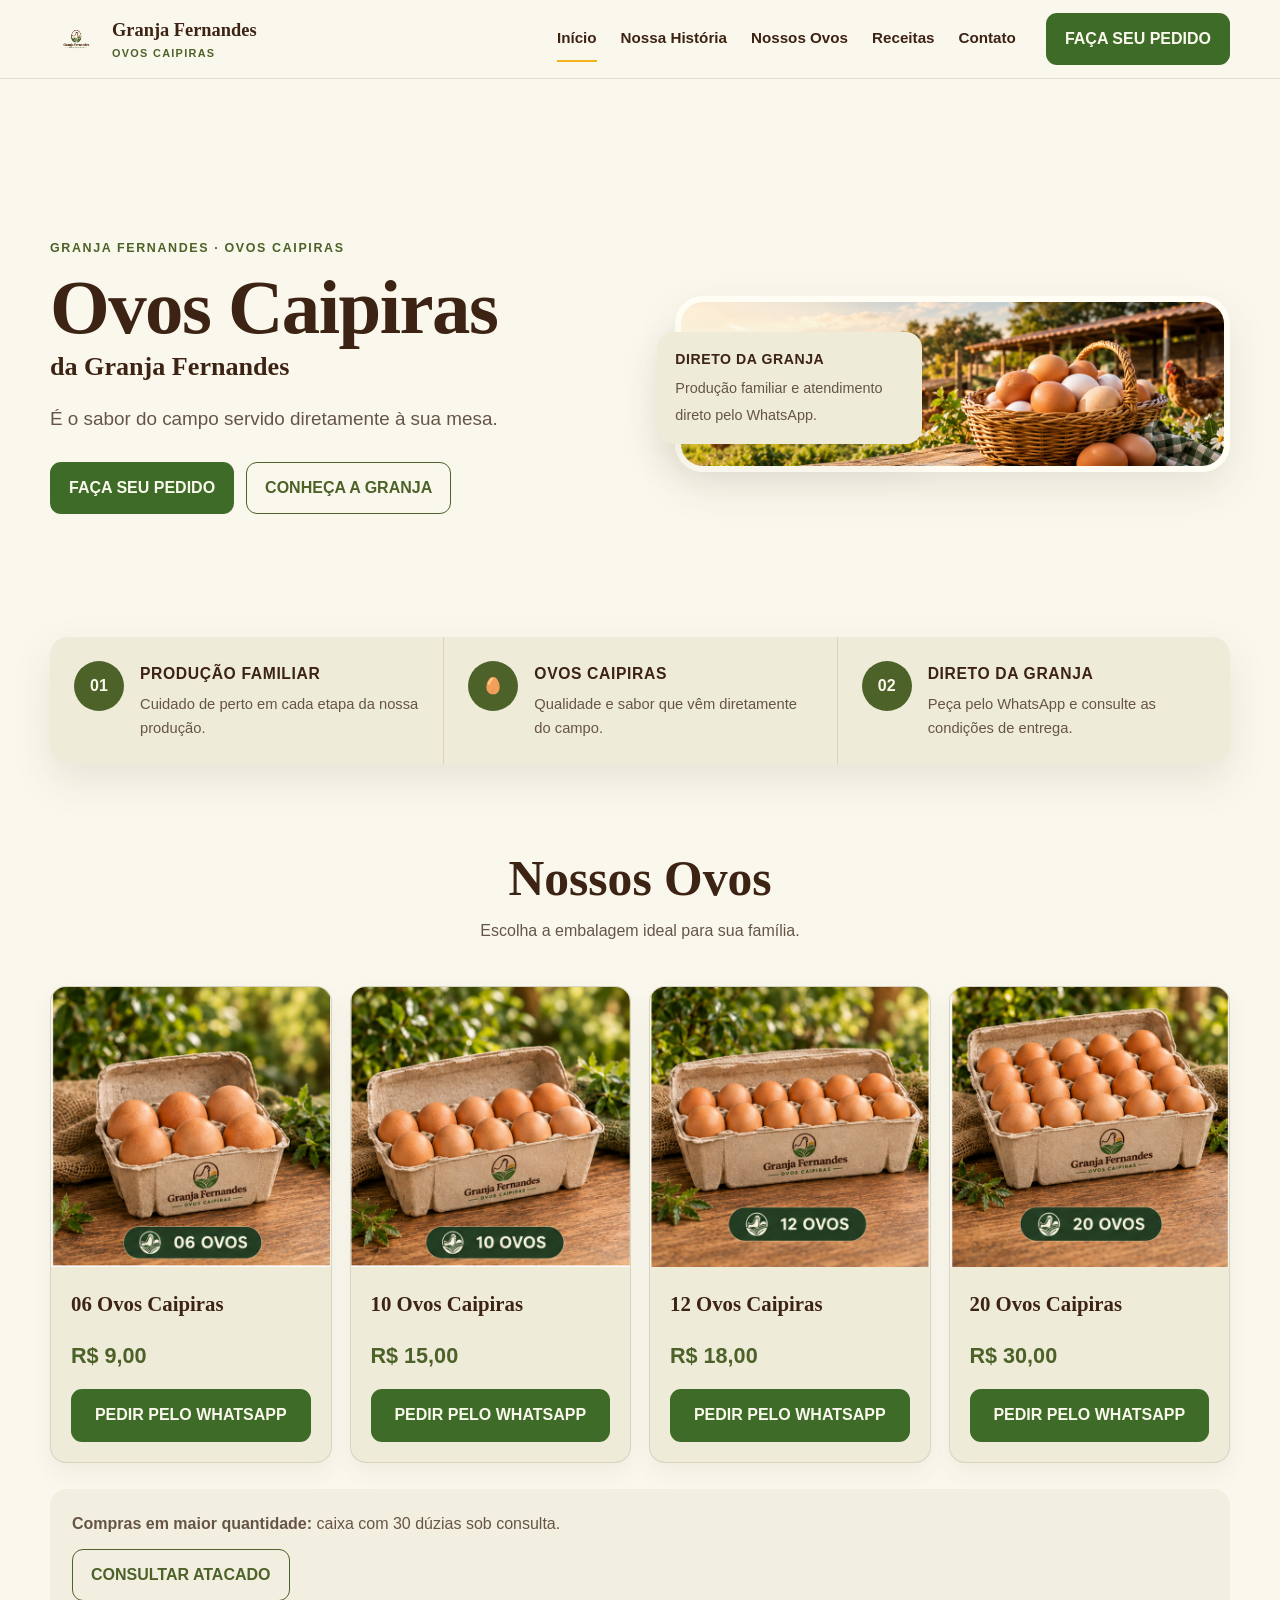
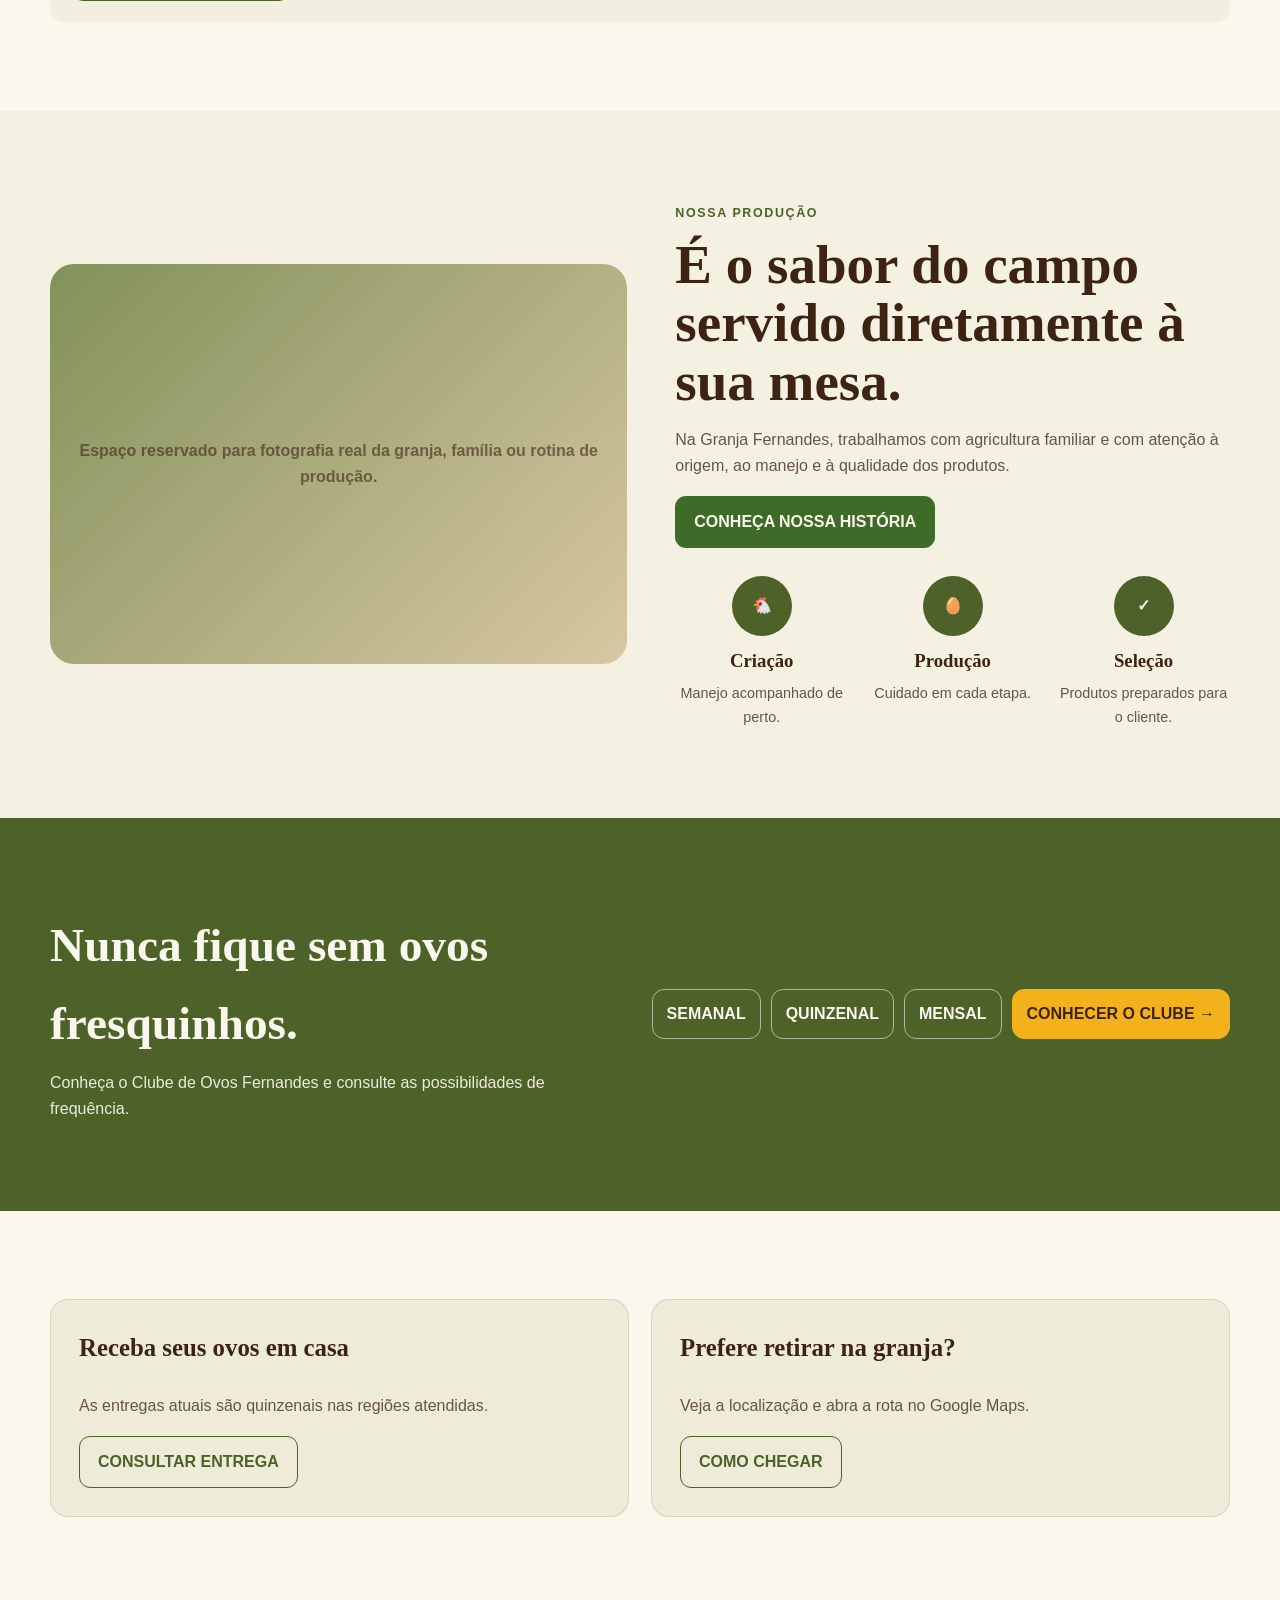
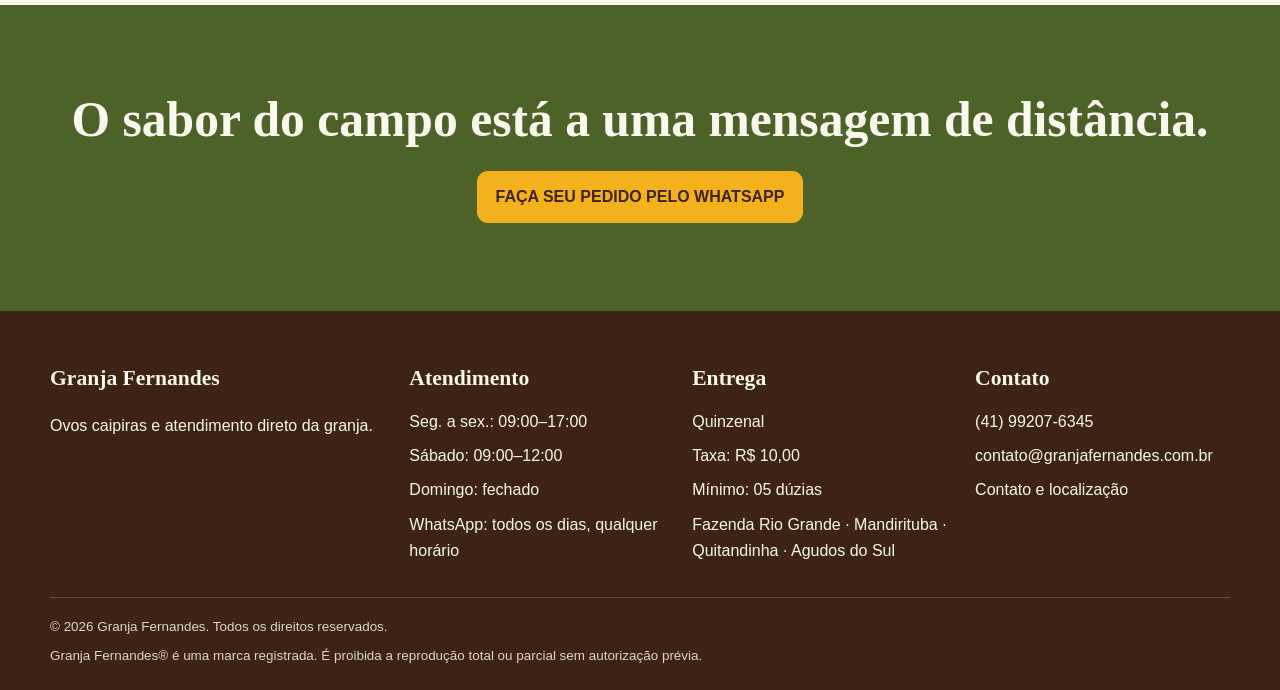
==== commit 35aa4eeb: "GF-CODE-016: adiciona aviso de marca registrada ao rodapé" ====
--- a/index.html
+++ b/index.html
@@ -54,7 +54,7 @@
 <section class="section section-green"><div class="container" style="text-align:center"><h2 class="section-title">O sabor do campo está a uma mensagem de distância.</h2><div style="margin-top:24px"><a class="btn btn-gold" data-whatsapp="Olá! Gostaria de fazer um pedido de ovos caipiras da Granja Fernandes.">FAÇA SEU PEDIDO PELO WHATSAPP</a></div></div></section>
 </main>
 
-<footer class="site-footer"><div class="container"><div class="footer-grid"><div><h3 class="footer-heading">Granja Fernandes</h3><p>Ovos caipiras e atendimento direto da granja.</p></div><div><h3 class="footer-heading">Atendimento</h3><div class="footer-links"><span>Seg. a sex.: 09:00–17:00</span><span>Sábado: 09:00–12:00</span><span>Domingo: fechado</span><span>WhatsApp: todos os dias, qualquer horário</span></div></div><div><h3 class="footer-heading">Entrega</h3><div class="footer-links"><span>Quinzenal</span><span>Taxa: R$ 10,00</span><span>Mínimo: 05 dúzias</span><span>Fazenda Rio Grande · Mandirituba · Quitandinha · Agudos do Sul</span></div></div><div><h3 class="footer-heading">Contato</h3><div class="footer-links"><a data-whatsapp="Olá! Gostaria de falar com a Granja Fernandes.">(41) 99207-6345</a><a href="mailto:contato@granjafernandes.com.br">contato@granjafernandes.com.br</a><a href="contato.html">Contato e localização</a></div></div></div><div class="copyright">© 2026 Granja Fernandes. Todos os direitos reservados.</div></div></footer>
+<footer class="site-footer"><div class="container"><div class="footer-grid"><div><h3 class="footer-heading">Granja Fernandes</h3><p>Ovos caipiras e atendimento direto da granja.</p></div><div><h3 class="footer-heading">Atendimento</h3><div class="footer-links"><span>Seg. a sex.: 09:00–17:00</span><span>Sábado: 09:00–12:00</span><span>Domingo: fechado</span><span>WhatsApp: todos os dias, qualquer horário</span></div></div><div><h3 class="footer-heading">Entrega</h3><div class="footer-links"><span>Quinzenal</span><span>Taxa: R$ 10,00</span><span>Mínimo: 05 dúzias</span><span>Fazenda Rio Grande · Mandirituba · Quitandinha · Agudos do Sul</span></div></div><div><h3 class="footer-heading">Contato</h3><div class="footer-links"><a data-whatsapp="Olá! Gostaria de falar com a Granja Fernandes.">(41) 99207-6345</a><a href="mailto:contato@granjafernandes.com.br">contato@granjafernandes.com.br</a><a href="contato.html">Contato e localização</a></div></div></div><div class="copyright">© 2026 Granja Fernandes. Todos os direitos reservados.<span class="trademark-notice">Granja Fernandes® é uma marca registrada. É proibida a reprodução total ou parcial sem autorização prévia.</span></div></div></footer>
 <a class="whatsapp-float" data-whatsapp="Olá! Gostaria de fazer um pedido de ovos caipiras da Granja Fernandes.">PEDIR PELO WHATSAPP</a>
 <script src="assets/js/main.js"></script>
 </body></html>
--- a/assets/css/style.css
+++ b/assets/css/style.css
@@ -73,11 +73,8 @@
 
 .products { display: grid; grid-template-columns: repeat(4, minmax(0,1fr)); gap: 18px; align-items: stretch; }
 .product-card { display: flex; flex-direction: column; height: 100%; overflow: hidden; background: var(--sand); border: 1px solid var(--border); border-radius: 16px; box-shadow: 0 10px 22px rgba(61,35,20,.06); }
-.product-image { position: relative; height: clamp(260px, 22vw, 300px); background: #e5dfc8; overflow: hidden; flex: 0 0 auto; }
+.product-image { position: relative; aspect-ratio: 1 / 1; background: #e5dfc8; overflow: hidden; flex: 0 0 auto; }
 .product-image img { width: 100%; height: 100%; object-fit: cover; object-position: center; }
-.product-badge { position: absolute; left: 50%; bottom: 10px; transform: translateX(-50%); z-index: 3; display: inline-flex; align-items: center; justify-content: center; gap: 9px; min-width: 142px; height: 38px; padding: 5px 15px 5px 10px; border-radius: 999px; background: var(--green); color: var(--cream); font-size: .95rem; font-weight: 900; letter-spacing: .03em; white-space: nowrap; box-shadow: 0 5px 12px rgba(61,35,20,.18); }
-.egg-icon { position: relative; display: inline-block; width: 23px; height: 17px; flex: 0 0 23px; border: 2px solid var(--cream); border-radius: 50% 50% 48% 52% / 62% 58% 42% 38%; transform: rotate(-7deg); background: transparent; }
-.egg-icon::after { content: ""; position: absolute; width: 7px; height: 4px; border-left: 2px solid var(--cream); border-bottom: 2px solid var(--cream); border-radius: 0 0 0 7px; left: 5px; bottom: 2px; transform: rotate(-16deg); opacity: .9; }
 .product-body { padding: 20px; display: flex; min-height: 188px; flex: 1; flex-direction: column; }
 .product-body h3 { min-height: 2.15em; margin: 0 0 6px; font-family: Georgia, serif; font-size: 1.3rem; }
 .price { min-height: 1.45em; margin: 0 0 16px; color: var(--green); font-size: 1.35rem; font-weight: 900; }
@@ -137,6 +134,7 @@
 .footer-links { display: grid; gap: 8px; }
 .footer-links a:hover { color: var(--gold); }
 .copyright { margin-top: 32px; padding-top: 18px; border-top: 1px solid rgba(250,248,237,.18); color: #ded7c5; font-size: .84rem; }
+.trademark-notice { display: block; margin-top: 8px; line-height: 1.5; }
 .whatsapp-float { display: none; position: fixed; left: 12px; right: 12px; bottom: 12px; z-index: 70; padding: 13px 16px; border-radius: 999px; text-align: center; background: var(--action); color: var(--cream); font-weight: 900; box-shadow: 0 14px 30px rgba(0,0,0,.22); }
 @media (max-width: 1000px) {
   .nav, .header-cta { display: none; }
@@ -170,7 +168,7 @@
   .hero-badge { position: static; max-width: none; margin-top: 14px; }
   .story-photo { min-height: 280px; }
   .recipe-media, .recipe-media img { min-height: 220px; }
-  .product-image { height: auto; aspect-ratio: 1 / 1; }
+  .product-image { aspect-ratio: 1 / 1; }
   .product-body { min-height: 180px; }
   .whatsapp-float { display: block; }
 }
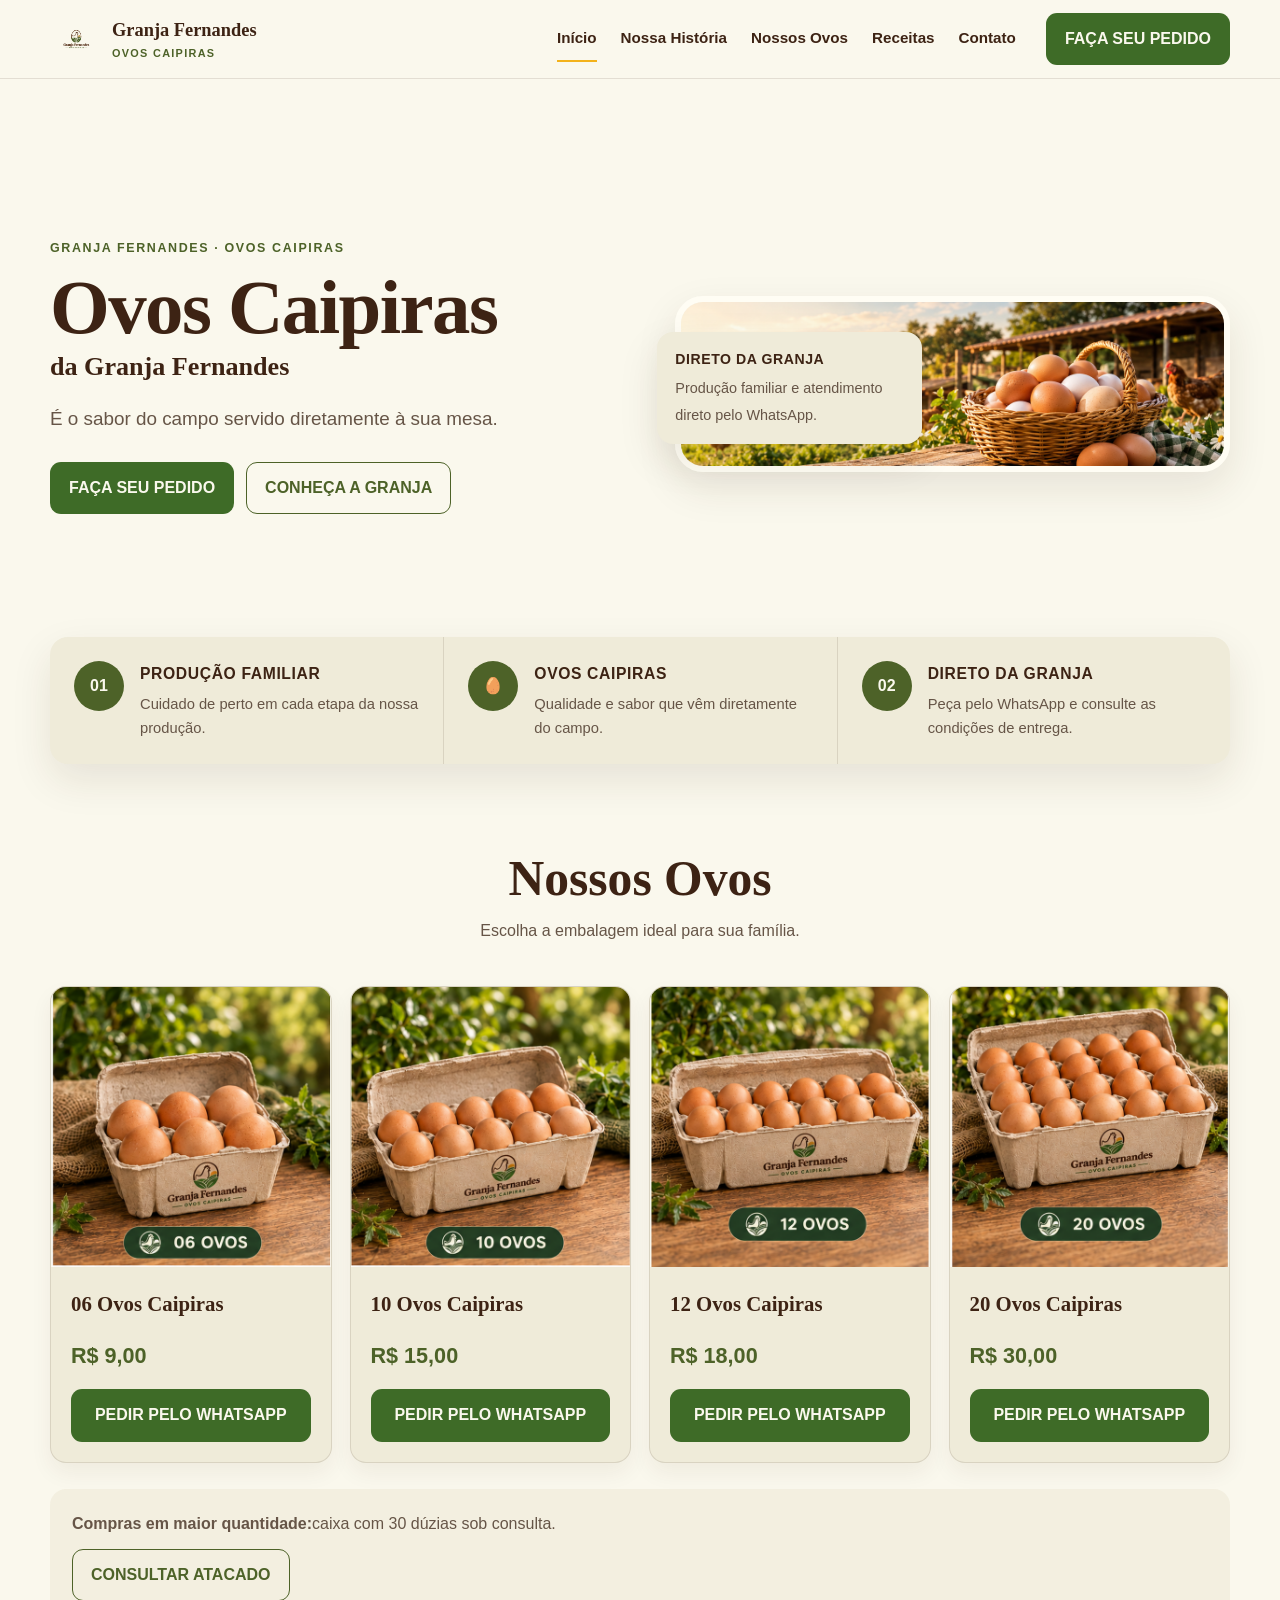
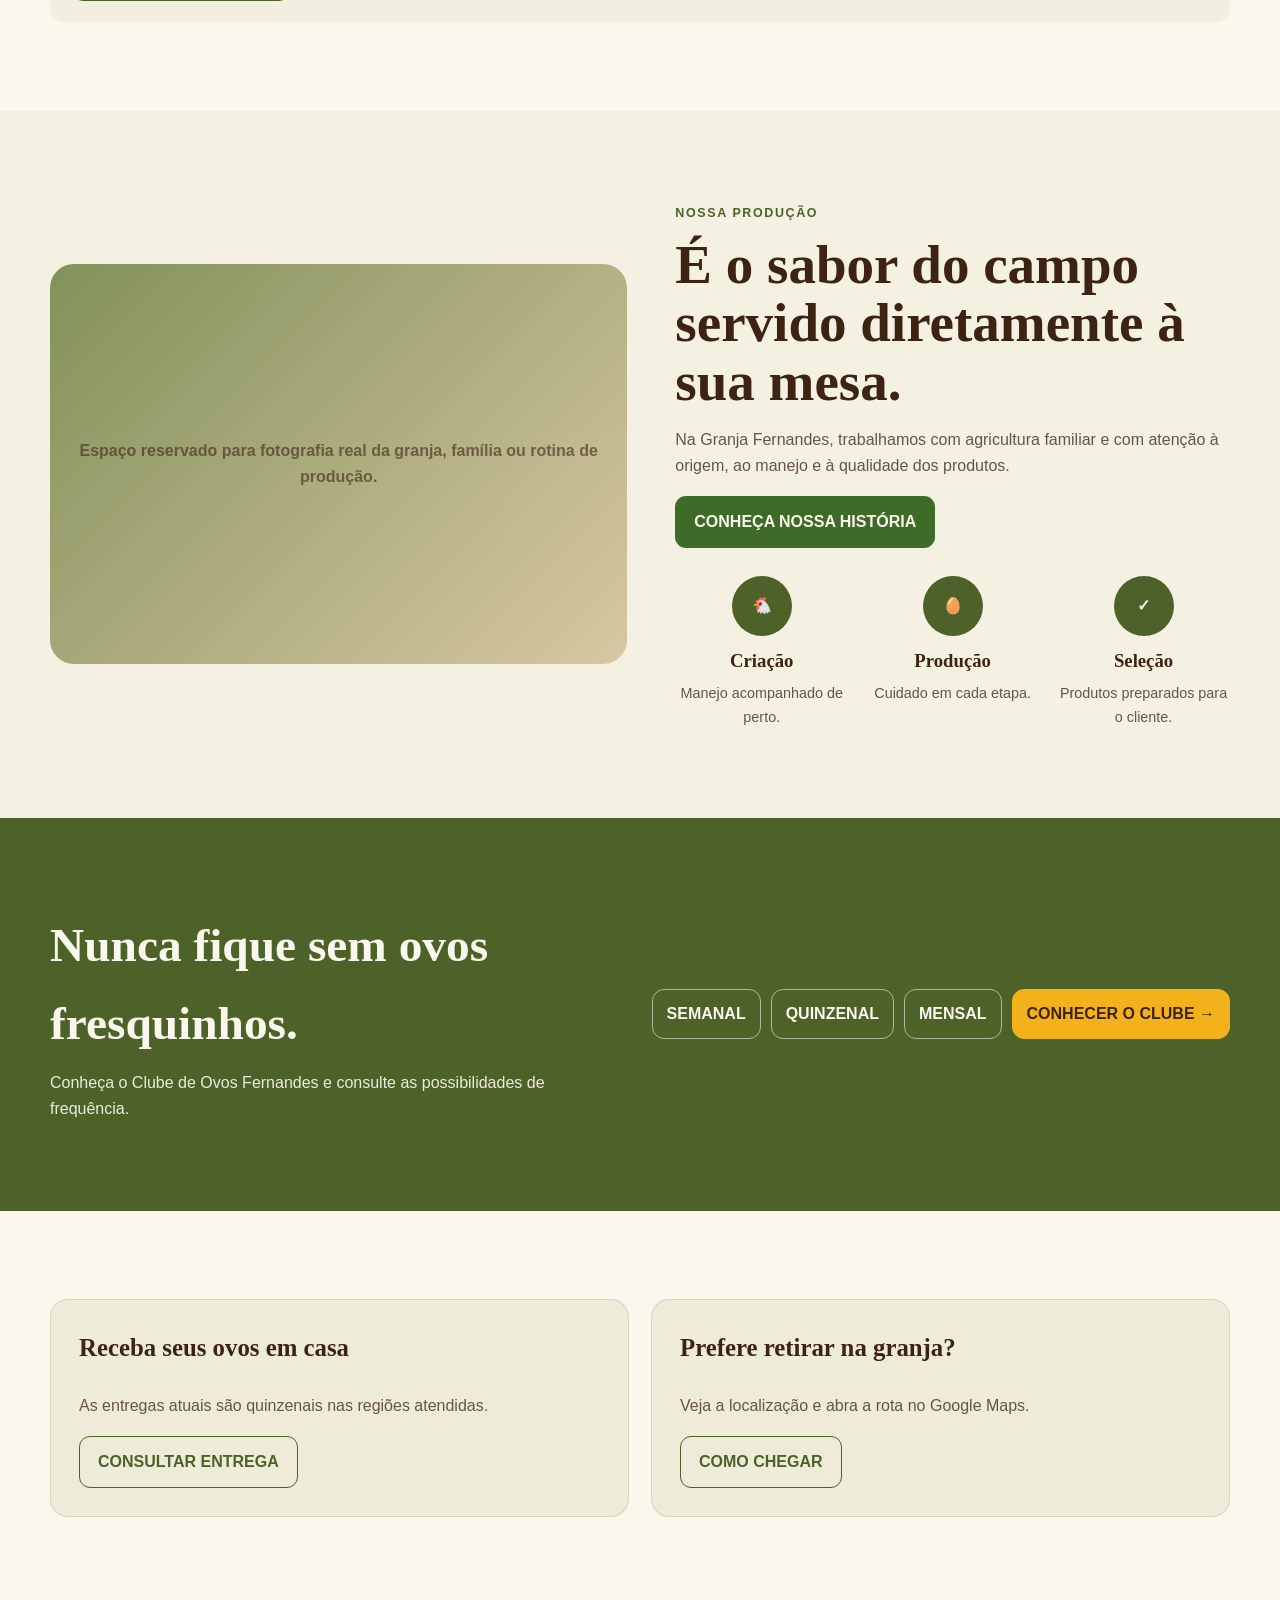
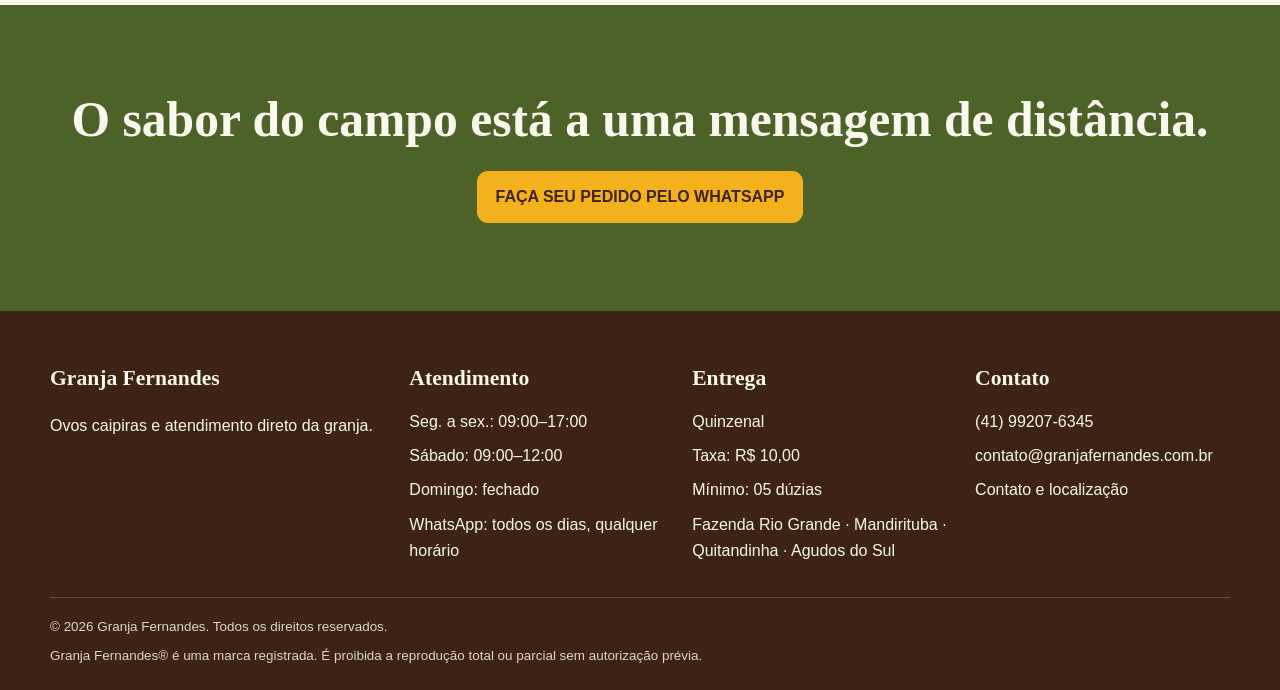
==== commit 4f0437d2: "GF-CODE-033: padroniza indentação do index.html" ====
--- a/index.html
+++ b/index.html
@@ -1,60 +1,318 @@
 <!doctype html>
 <html lang="pt-BR">
-<head>
-<meta charset="utf-8">
-<meta name="viewport" content="width=device-width, initial-scale=1">
-<title>Granja Fernandes | Ovos Caipiras</title>
-<meta name="description" content="Ovos caipiras da Granja Fernandes. Produtos, pedidos pelo WhatsApp, entrega quinzenal e retirada em Mandirituba - PR.">
-<link rel="canonical" href="https://www.granjafernandes.com.br/">
-<link rel="icon" href="assets/images/logo.png" type="image/png">
-<link rel="stylesheet" href="assets/css/style.css">
-</head>
-<body>
-<header class="site-header">
-  <div class="container header-inner">
-    <a class="brand" href="index.html" aria-label="Granja Fernandes - início"><img src="assets/images/logo.png" alt="Logo Granja Fernandes"><span><span class="brand-name">Granja Fernandes</span><span class="brand-tagline">Ovos Caipiras</span></span></a>
-    <nav class="nav" aria-label="Navegação principal">
-      <a href="index.html" aria-current="page">Início</a><a href="nossa-historia.html">Nossa História</a><a href="nossos-ovos.html">Nossos Ovos</a><a href="receitas.html">Receitas</a><a href="contato.html">Contato</a>
-    </nav>
-    <a class="btn btn-primary header-cta" data-whatsapp="Olá! Gostaria de fazer um pedido de ovos caipiras da Granja Fernandes.">FAÇA SEU PEDIDO</a>
-    <button class="menu-toggle" data-menu-toggle aria-expanded="false" aria-controls="mobile-menu" aria-label="Abrir menu">☰</button>
-  </div>
-  <nav id="mobile-menu" class="container mobile-menu" data-mobile-menu aria-label="Navegação móvel"><a href="index.html">Início</a><a href="nossa-historia.html">Nossa História</a><a href="nossos-ovos.html">Nossos Ovos</a><a href="receitas.html">Receitas</a><a href="contato.html">Contato</a><a class="btn btn-primary" data-whatsapp="Olá! Gostaria de fazer um pedido de ovos caipiras da Granja Fernandes.">FAÇA SEU PEDIDO</a></nav>
-</header>
-
-<main>
-<section class="hero">
-  <div class="container hero-grid">
-    <div class="hero-copy"><span class="eyebrow">Granja Fernandes · Ovos Caipiras</span><h1><span class="hero-title-main">Ovos Caipiras</span><span class="hero-title-sub">da Granja Fernandes</span></h1><p>É o sabor do campo servido diretamente à sua mesa.</p><div class="hero-actions"><a class="btn btn-primary" data-whatsapp="Olá! Gostaria de fazer um pedido de ovos caipiras da Granja Fernandes.">FAÇA SEU PEDIDO</a><a class="btn btn-secondary" href="nossa-historia.html">CONHEÇA A GRANJA</a></div></div>
-    <div class="hero-visual"><img src="assets/images/hero-granja.png" alt="Imagem da Granja Fernandes e produção caipira"><div class="hero-badge"><strong>Direto da granja</strong><span>Produção familiar e atendimento direto pelo WhatsApp.</span></div></div>
-  </div>
-</section>
-
-<section class="features container" aria-label="Diferenciais">
-  <div class="feature-grid">
-    <article class="feature"><div class="feature-icon">01</div><div><h3>Produção familiar</h3><p>Cuidado de perto em cada etapa da nossa produção.</p></div></article>
-    <article class="feature"><div class="feature-icon">🥚</div><div><h3>Ovos caipiras</h3><p>Qualidade e sabor que vêm diretamente do campo.</p></div></article>
-    <article class="feature"><div class="feature-icon">02</div><div><h3>Direto da granja</h3><p>Peça pelo WhatsApp e consulte as condições de entrega.</p></div></article>
-  </div>
-</section>
-
-<section class="section" id="produtos"><div class="container"><h2 class="section-title center">Nossos Ovos</h2><p class="section-subtitle center">Escolha a embalagem ideal para sua família.</p><div class="products">
-  <article class="product-card"><div class="product-image"><img src="assets/images/products/06-ovos.png" alt="Bandeja com 6 ovos caipiras"></div><div class="product-body"><h3>06 Ovos Caipiras</h3><p class="price">R$ 9,00</p><a class="btn btn-primary" data-whatsapp="Olá! Quero pedir a embalagem de 06 ovos da Granja Fernandes.">PEDIR PELO WHATSAPP</a></div></article>
-  <article class="product-card"><div class="product-image"><img src="assets/images/products/10-ovos.png" alt="Bandeja com 10 ovos caipiras"></div><div class="product-body"><h3>10 Ovos Caipiras</h3><p class="price">R$ 15,00</p><a class="btn btn-primary" data-whatsapp="Olá! Quero pedir a embalagem de 10 ovos da Granja Fernandes.">PEDIR PELO WHATSAPP</a></div></article>
-  <article class="product-card"><div class="product-image"><img src="assets/images/products/12-ovos.png" alt="Bandeja com 12 ovos caipiras"></div><div class="product-body"><h3>12 Ovos Caipiras</h3><p class="price">R$ 18,00</p><a class="btn btn-primary" data-whatsapp="Olá! Quero pedir a embalagem de 12 ovos da Granja Fernandes.">PEDIR PELO WHATSAPP</a></div></article>
-  <article class="product-card"><div class="product-image"><img src="assets/images/products/20-ovos.png" alt="Bandeja com 20 ovos caipiras"></div><div class="product-body"><h3>20 Ovos Caipiras</h3><p class="price">R$ 30,00</p><a class="btn btn-primary" data-whatsapp="Olá! Quero pedir a embalagem de 20 ovos da Granja Fernandes.">PEDIR PELO WHATSAPP</a></div></article>
-</div><div class="product-note"><p><strong>Compras em maior quantidade:</strong> caixa com 30 dúzias sob consulta.</p><div style="margin-top:12px"><a class="btn btn-secondary" data-whatsapp="Olá! Gostaria de consultar a caixa para compra de 30 dúzias de ovos da Granja Fernandes.">CONSULTAR ATACADO</a></div></div></div></section>
-
-<section class="section section-alt"><div class="container story-grid"><div class="story-photo">Espaço reservado para fotografia real da granja, família ou rotina de produção.</div><div class="story"><span class="eyebrow">Nossa produção</span><h2>É o sabor do campo servido diretamente à sua mesa.</h2><p>Na Granja Fernandes, trabalhamos com agricultura familiar e com atenção à origem, ao manejo e à qualidade dos produtos.</p><a class="btn btn-primary" href="nossa-historia.html">CONHEÇA NOSSA HISTÓRIA</a><div class="steps"><div class="step"><div class="step-icon">🐔</div><h3>Criação</h3><p>Manejo acompanhado de perto.</p></div><div class="step"><div class="step-icon">🥚</div><h3>Produção</h3><p>Cuidado em cada etapa.</p></div><div class="step"><div class="step-icon">✓</div><h3>Seleção</h3><p>Produtos preparados para o cliente.</p></div></div></div></div></section>
-
-<section class="section section-green"><div class="container club"><div><h2>Nunca fique sem ovos fresquinhos.</h2><p>Conheça o Clube de Ovos Fernandes e consulte as possibilidades de frequência.</p></div><div class="plans"><span class="plan">SEMANAL</span><span class="plan">QUINZENAL</span><span class="plan">MENSAL</span><a class="plan active" href="nossos-ovos.html#clube">CONHECER O CLUBE →</a></div></div></section>
-
-<section class="section"><div class="container info-grid"><article class="info-card"><h3>Receba seus ovos em casa</h3><p>As entregas atuais são quinzenais nas regiões atendidas.</p><a class="btn btn-secondary" href="contato.html">CONSULTAR ENTREGA</a></article><article class="info-card"><h3>Prefere retirar na granja?</h3><p>Veja a localização e abra a rota no Google Maps.</p><a class="btn btn-secondary" href="https://maps.app.goo.gl/6VEkdCVz2nMaCaNX6" target="_blank" rel="noopener">COMO CHEGAR</a></article></div></section>
-
-<section class="section section-green"><div class="container" style="text-align:center"><h2 class="section-title">O sabor do campo está a uma mensagem de distância.</h2><div style="margin-top:24px"><a class="btn btn-gold" data-whatsapp="Olá! Gostaria de fazer um pedido de ovos caipiras da Granja Fernandes.">FAÇA SEU PEDIDO PELO WHATSAPP</a></div></div></section>
-</main>
-
-<footer class="site-footer"><div class="container"><div class="footer-grid"><div><h3 class="footer-heading">Granja Fernandes</h3><p>Ovos caipiras e atendimento direto da granja.</p></div><div><h3 class="footer-heading">Atendimento</h3><div class="footer-links"><span>Seg. a sex.: 09:00–17:00</span><span>Sábado: 09:00–12:00</span><span>Domingo: fechado</span><span>WhatsApp: todos os dias, qualquer horário</span></div></div><div><h3 class="footer-heading">Entrega</h3><div class="footer-links"><span>Quinzenal</span><span>Taxa: R$ 10,00</span><span>Mínimo: 05 dúzias</span><span>Fazenda Rio Grande · Mandirituba · Quitandinha · Agudos do Sul</span></div></div><div><h3 class="footer-heading">Contato</h3><div class="footer-links"><a data-whatsapp="Olá! Gostaria de falar com a Granja Fernandes.">(41) 99207-6345</a><a href="mailto:contato@granjafernandes.com.br">contato@granjafernandes.com.br</a><a href="contato.html">Contato e localização</a></div></div></div><div class="copyright">© 2026 Granja Fernandes. Todos os direitos reservados.<span class="trademark-notice">Granja Fernandes® é uma marca registrada. É proibida a reprodução total ou parcial sem autorização prévia.</span></div></div></footer>
-<a class="whatsapp-float" data-whatsapp="Olá! Gostaria de fazer um pedido de ovos caipiras da Granja Fernandes.">PEDIR PELO WHATSAPP</a>
-<script src="assets/js/main.js"></script>
-</body></html>+  <head>
+    <meta charset="utf-8">
+    <meta name="viewport" content="width=device-width, initial-scale=1">
+    <title>Granja Fernandes | Ovos Caipiras</title>
+    <meta name="description" content="Ovos caipiras da Granja Fernandes. Produtos, pedidos pelo WhatsApp, entrega quinzenal e retirada em Mandirituba - PR.">
+    <link rel="canonical" href="https://www.granjafernandes.com.br/">
+    <link rel="icon" href="assets/images/logo.png" type="image/png">
+    <link rel="stylesheet" href="assets/css/style.css">
+  </head>
+  <body>
+    <header class="site-header">
+      <div class="container header-inner">
+        <a class="brand" href="index.html" aria-label="Granja Fernandes - início">
+        <img src="assets/images/logo.png" alt="Logo Granja Fernandes">
+        <span><span class="brand-name">Granja Fernandes</span><span class="brand-tagline">Ovos Caipiras</span></span></a>
+        <nav class="nav" aria-label="Navegação principal">
+          <a href="index.html" aria-current="page">Início</a><a href="nossa-historia.html">Nossa História</a><a href="nossos-ovos.html">Nossos Ovos</a><a href="receitas.html">Receitas</a><a href="contato.html">Contato</a>
+        </nav>
+        <a class="btn btn-primary header-cta" data-whatsapp="Olá! Gostaria de fazer um pedido de ovos caipiras da Granja Fernandes.">FAÇA SEU PEDIDO</a>
+        <button class="menu-toggle" data-menu-toggle aria-expanded="false" aria-controls="mobile-menu" aria-label="Abrir menu">
+          ☰
+        </button>
+      </div>
+      <nav id="mobile-menu" class="container mobile-menu" data-mobile-menu aria-label="Navegação móvel">
+        <a href="index.html">Início</a><a href="nossa-historia.html">Nossa História</a><a href="nossos-ovos.html">Nossos Ovos</a><a href="receitas.html">Receitas</a><a href="contato.html">Contato</a><a class="btn btn-primary" data-whatsapp="Olá! Gostaria de fazer um pedido de ovos caipiras da Granja Fernandes.">FAÇA SEU PEDIDO</a>
+      </nav>
+    </header>
+    <main>
+      <section class="hero">
+        <div class="container hero-grid">
+          <div class="hero-copy">
+            <span class="eyebrow">Granja Fernandes · Ovos Caipiras</span>
+            <h1>
+              <span class="hero-title-main">Ovos Caipiras</span><span class="hero-title-sub">da Granja Fernandes</span>
+            </h1>
+            <p>
+              É o sabor do campo servido diretamente à sua mesa.
+            </p>
+            <div class="hero-actions">
+              <a class="btn btn-primary" data-whatsapp="Olá! Gostaria de fazer um pedido de ovos caipiras da Granja Fernandes.">FAÇA SEU PEDIDO</a><a class="btn btn-secondary" href="nossa-historia.html">CONHEÇA A GRANJA</a>
+            </div>
+          </div>
+          <div class="hero-visual">
+            <img src="assets/images/hero-granja.png" alt="Imagem da Granja Fernandes e produção caipira">
+            <div class="hero-badge">
+              <strong>Direto da granja</strong><span>Produção familiar e atendimento direto pelo WhatsApp.</span>
+            </div>
+          </div>
+        </div>
+      </section>
+      <section class="features container" aria-label="Diferenciais">
+        <div class="feature-grid">
+          <article class="feature">
+            <div class="feature-icon">
+              01
+            </div>
+            <div>
+              <h3>
+                Produção familiar
+              </h3>
+              <p>
+                Cuidado de perto em cada etapa da nossa produção.
+              </p>
+            </div>
+          </article>
+          <article class="feature">
+            <div class="feature-icon">
+              🥚
+            </div>
+            <div>
+              <h3>
+                Ovos caipiras
+              </h3>
+              <p>
+                Qualidade e sabor que vêm diretamente do campo.
+              </p>
+            </div>
+          </article>
+          <article class="feature">
+            <div class="feature-icon">
+              02
+            </div>
+            <div>
+              <h3>
+                Direto da granja
+              </h3>
+              <p>
+                Peça pelo WhatsApp e consulte as condições de entrega.
+              </p>
+            </div>
+          </article>
+        </div>
+      </section>
+      <section class="section" id="produtos">
+        <div class="container">
+          <h2 class="section-title center">
+            Nossos Ovos
+          </h2>
+          <p class="section-subtitle center">
+            Escolha a embalagem ideal para sua família.
+          </p>
+          <div class="products">
+            <article class="product-card">
+              <div class="product-image">
+                <img src="assets/images/products/06-ovos.png" alt="Bandeja com 6 ovos caipiras">
+              </div>
+              <div class="product-body">
+                <h3>
+                  06 Ovos Caipiras
+                </h3>
+                <p class="price">
+                  R$ 9,00
+                </p>
+                <a class="btn btn-primary" data-whatsapp="Olá! Quero pedir a embalagem de 06 ovos da Granja Fernandes.">PEDIR PELO WHATSAPP</a>
+              </div>
+            </article>
+            <article class="product-card">
+              <div class="product-image">
+                <img src="assets/images/products/10-ovos.png" alt="Bandeja com 10 ovos caipiras">
+              </div>
+              <div class="product-body">
+                <h3>
+                  10 Ovos Caipiras
+                </h3>
+                <p class="price">
+                  R$ 15,00
+                </p>
+                <a class="btn btn-primary" data-whatsapp="Olá! Quero pedir a embalagem de 10 ovos da Granja Fernandes.">PEDIR PELO WHATSAPP</a>
+              </div>
+            </article>
+            <article class="product-card">
+              <div class="product-image">
+                <img src="assets/images/products/12-ovos.png" alt="Bandeja com 12 ovos caipiras">
+              </div>
+              <div class="product-body">
+                <h3>
+                  12 Ovos Caipiras
+                </h3>
+                <p class="price">
+                  R$ 18,00
+                </p>
+                <a class="btn btn-primary" data-whatsapp="Olá! Quero pedir a embalagem de 12 ovos da Granja Fernandes.">PEDIR PELO WHATSAPP</a>
+              </div>
+            </article>
+            <article class="product-card">
+              <div class="product-image">
+                <img src="assets/images/products/20-ovos.png" alt="Bandeja com 20 ovos caipiras">
+              </div>
+              <div class="product-body">
+                <h3>
+                  20 Ovos Caipiras
+                </h3>
+                <p class="price">
+                  R$ 30,00
+                </p>
+                <a class="btn btn-primary" data-whatsapp="Olá! Quero pedir a embalagem de 20 ovos da Granja Fernandes.">PEDIR PELO WHATSAPP</a>
+              </div>
+            </article>
+          </div>
+          <div class="product-note">
+            <p>
+              <strong>Compras em maior quantidade:</strong>caixa com 30 dúzias sob consulta.
+            </p>
+            <div style="margin-top:12px">
+              <a class="btn btn-secondary" data-whatsapp="Olá! Gostaria de consultar a caixa para compra de 30 dúzias de ovos da Granja Fernandes.">CONSULTAR ATACADO</a>
+            </div>
+          </div>
+        </div>
+      </section>
+      <section class="section section-alt">
+        <div class="container story-grid">
+          <div class="story-photo">
+            Espaço reservado para fotografia real da granja, família ou rotina de produção.
+          </div>
+          <div class="story">
+            <span class="eyebrow">Nossa produção</span>
+            <h2>
+              É o sabor do campo servido diretamente à sua mesa.
+            </h2>
+            <p>
+              Na Granja Fernandes, trabalhamos com agricultura familiar e com atenção à origem, ao manejo e à qualidade dos produtos.
+            </p>
+            <a class="btn btn-primary" href="nossa-historia.html">CONHEÇA NOSSA HISTÓRIA</a>
+            <div class="steps">
+              <div class="step">
+                <div class="step-icon">
+                  🐔
+                </div>
+                <h3>
+                  Criação
+                </h3>
+                <p>
+                  Manejo acompanhado de perto.
+                </p>
+              </div>
+              <div class="step">
+                <div class="step-icon">
+                  🥚
+                </div>
+                <h3>
+                  Produção
+                </h3>
+                <p>
+                  Cuidado em cada etapa.
+                </p>
+              </div>
+              <div class="step">
+                <div class="step-icon">
+                  ✓
+                </div>
+                <h3>
+                  Seleção
+                </h3>
+                <p>
+                  Produtos preparados para o cliente.
+                </p>
+              </div>
+            </div>
+          </div>
+        </div>
+      </section>
+      <section class="section section-green">
+        <div class="container club">
+          <div>
+            <h2>
+              Nunca fique sem ovos fresquinhos.
+            </h2>
+            <p>
+              Conheça o Clube de Ovos Fernandes e consulte as possibilidades de frequência.
+            </p>
+          </div>
+          <div class="plans">
+            <span class="plan">SEMANAL</span><span class="plan">QUINZENAL</span><span class="plan">MENSAL</span><a class="plan active" href="nossos-ovos.html#clube">CONHECER O CLUBE →</a>
+          </div>
+        </div>
+      </section>
+      <section class="section">
+        <div class="container info-grid">
+          <article class="info-card">
+            <h3>
+              Receba seus ovos em casa
+            </h3>
+            <p>
+              As entregas atuais são quinzenais nas regiões atendidas.
+            </p>
+            <a class="btn btn-secondary" href="contato.html">CONSULTAR ENTREGA</a>
+          </article>
+          <article class="info-card">
+            <h3>
+              Prefere retirar na granja?
+            </h3>
+            <p>
+              Veja a localização e abra a rota no Google Maps.
+            </p>
+            <a class="btn btn-secondary" href="https://maps.app.goo.gl/6VEkdCVz2nMaCaNX6" target="_blank" rel="noopener">COMO CHEGAR</a>
+          </article>
+        </div>
+      </section>
+      <section class="section section-green">
+        <div class="container" style="text-align:center">
+          <h2 class="section-title">
+            O sabor do campo está a uma mensagem de distância.
+          </h2>
+          <div style="margin-top:24px">
+            <a class="btn btn-gold" data-whatsapp="Olá! Gostaria de fazer um pedido de ovos caipiras da Granja Fernandes.">FAÇA SEU PEDIDO PELO WHATSAPP</a>
+          </div>
+        </div>
+      </section>
+    </main>
+    <footer class="site-footer">
+      <div class="container">
+        <div class="footer-grid">
+          <div>
+            <h3 class="footer-heading">
+              Granja Fernandes
+            </h3>
+            <p>
+              Ovos caipiras e atendimento direto da granja.
+            </p>
+          </div>
+          <div>
+            <h3 class="footer-heading">
+              Atendimento
+            </h3>
+            <div class="footer-links">
+              <span>Seg. a sex.: 09:00–17:00</span><span>Sábado: 09:00–12:00</span><span>Domingo: fechado</span><span>WhatsApp: todos os dias, qualquer horário</span>
+            </div>
+          </div>
+          <div>
+            <h3 class="footer-heading">
+              Entrega
+            </h3>
+            <div class="footer-links">
+              <span>Quinzenal</span><span>Taxa: R$ 10,00</span><span>Mínimo: 05 dúzias</span><span>Fazenda Rio Grande · Mandirituba · Quitandinha · Agudos do Sul</span>
+            </div>
+          </div>
+          <div>
+            <h3 class="footer-heading">
+              Contato
+            </h3>
+            <div class="footer-links">
+              <a data-whatsapp="Olá! Gostaria de falar com a Granja Fernandes.">(41) 99207-6345</a><a href="mailto:contato@granjafernandes.com.br">contato@granjafernandes.com.br</a><a href="contato.html">Contato e localização</a>
+            </div>
+          </div>
+        </div>
+        <div class="copyright">
+          © 2026 Granja Fernandes. Todos os direitos reservados.<span class="trademark-notice">Granja Fernandes® é uma marca registrada. É proibida a reprodução total ou parcial sem autorização prévia.</span>
+        </div>
+      </div>
+    </footer>
+    <a class="whatsapp-float" data-whatsapp="Olá! Gostaria de fazer um pedido de ovos caipiras da Granja Fernandes.">PEDIR PELO WHATSAPP</a>
+    <script src="assets/js/main.js">
+        
+    </script>
+  </body>
+</html>
--- a/assets/css/style.css
+++ b/assets/css/style.css
@@ -103,6 +103,7 @@
 .info-card p { color: var(--muted); }
 .list { margin: 14px 0 0; padding-left: 20px; color: var(--muted); }
 .page-hero { padding: 72px 0; background: linear-gradient(135deg, var(--sand), var(--cream)); text-align: center; }
+.contact-page-hero { background: var(--cream); }
 .page-hero h1 { margin: 0 0 10px; font-size: clamp(2.6rem,5vw,4.3rem); line-height: 1.04; }
 .page-hero p { max-width: 720px; margin: 0 auto; color: var(--muted); font-size: 1.06rem; }
 
@@ -118,16 +119,20 @@
 .recipe-section ul, .recipe-section ol { margin: 0; padding-left: 20px; color: var(--muted); }
 .recipe-section li + li { margin-top: 5px; }
 .recipe-tip { margin-top: 18px; padding: 14px 16px; border-left: 4px solid var(--gold); background: rgba(250,248,237,.75); color: var(--muted); }
-.recipe-card .btn { margin-top: 22px; }
+.recipe-card .btn { margin: 22px auto 0; }
 .recipe-note { margin-top: 28px; padding: 18px 20px; border-radius: 14px; background: rgba(239,235,217,.65); color: var(--muted); }
 
-.contact-grid { display: grid; grid-template-columns: 1fr 1fr; gap: 24px; }
-.contact-card { padding: 28px; background: var(--sand); border-radius: 18px; border: 1px solid var(--border); }
+.contact-layout { display: grid; grid-template-columns: 1fr 2fr; gap: 32px; align-items: start; width: 100%; }
+.contact-card { width: 100%; padding: 0; background: transparent; border: 0; border-radius: 0; box-shadow: none; }
+.map-card { display: block; width: 100%; margin-top: 0; padding: 0; background: transparent; border: 0; border-radius: 0; box-shadow: none; }
 .contact-row { padding: 14px 0; border-bottom: 1px solid var(--border); }
 .contact-row:last-child { border-bottom: 0; }
 .contact-row strong { display: block; margin-bottom: 2px; }
 .contact-row span { color: var(--muted); }
 .map-link { margin-top: 18px; }
+.map-embed { display: block; width: 100%; margin-top: 0; overflow: hidden; border: 0; border-radius: 0; background: transparent; box-shadow: none; }
+.map-embed iframe { display: block; width: 100%; height: 450px; min-height: 420px; border: 0; }
+.contact-closing { margin-top: 18px; padding-top: 14px; border-top: 1px solid var(--border); text-align: center; color: var(--brown); font-size: 1rem; font-weight: 800; }
 .site-footer { margin-top: 0; padding: 50px 0 24px; background: var(--brown); color: var(--cream); }
 .footer-grid { display: grid; grid-template-columns: 1.3fr 1fr 1fr 1fr; gap: 28px; }
 .footer-heading { margin: 0 0 12px; font-size: 1.35rem; }
@@ -160,7 +165,7 @@
   .hero-title-sub { font-size: .42em; }
   .hero p { font-size: 1.03rem; }
   .section { padding: 64px 0; }
-  .feature-grid, .products, .recipe-grid, .info-grid, .contact-grid, .footer-grid { grid-template-columns: 1fr; }
+  .feature-grid, .products, .recipe-grid, .info-grid, .contact-layout, .footer-grid { grid-template-columns: 1fr; }
   .feature + .feature { border-left: 0; border-top: 1px solid var(--border); }
   .feature { padding: 18px; }
   .features { margin-top: -30px; }
@@ -171,4 +176,404 @@
   .product-image { aspect-ratio: 1 / 1; }
   .product-body { min-height: 180px; }
   .whatsapp-float { display: block; }
-}+}
+
+/* =========================================================
+   404 — página de erro no padrão visual da referência
+   ========================================================= */
+.error-page {
+  min-height: 100vh;
+  background:
+    radial-gradient(circle at 50% 8%, rgba(255,255,255,.58), transparent 30%),
+    linear-gradient(180deg, #f8f2e1 0%, var(--cream) 58%, #f4edda 100%);
+}
+
+.error-main {
+  position: relative;
+  min-height: calc(100vh - 145px);
+  display: flex;
+  align-items: flex-start;
+  justify-content: center;
+  overflow: hidden;
+  padding: 26px 0 76px;
+}
+
+.error-container {
+  position: relative;
+  z-index: 5;
+  width: min(1080px, calc(100% - 32px));
+  margin: 0 auto;
+  text-align: center;
+}
+
+.error-logo {
+  display: flex;
+  justify-content: center;
+  align-items: center;
+  min-height: 138px;
+  margin: 0 auto 8px;
+}
+
+.error-logo img {
+  width: min(330px, 62vw);
+  height: auto;
+  max-height: 145px;
+  object-fit: contain;
+}
+
+.error-code {
+  display: grid;
+  grid-template-columns: minmax(100px, 1fr) minmax(150px, 220px) minmax(100px, 1fr);
+  align-items: center;
+  justify-content: center;
+  gap: clamp(12px, 2vw, 28px);
+  width: min(720px, 100%);
+  margin: 0 auto;
+  color: var(--green);
+  font-family: Georgia, serif;
+  font-size: clamp(7rem, 18vw, 13rem);
+  font-weight: 900;
+  line-height: .82;
+  letter-spacing: -.08em;
+}
+
+.error-code > span:first-child {
+  justify-self: end;
+}
+
+.error-code > span:last-child {
+  justify-self: start;
+}
+
+.error-egg-zero {
+  position: relative;
+  display: block;
+  width: min(205px, 18vw);
+  aspect-ratio: .78 / 1;
+  justify-self: center;
+  border-radius: 50% 50% 46% 46% / 58% 58% 42% 42%;
+  background:
+    radial-gradient(circle at 36% 28%, rgba(255,255,255,.42), transparent 17%),
+    linear-gradient(145deg, #f5c58f 0%, #d88745 100%);
+  box-shadow:
+    inset -10px -15px 24px rgba(107,52,19,.14),
+    0 12px 22px rgba(61,35,20,.16);
+  transform: rotate(1deg);
+}
+
+.error-egg-zero::after {
+  content: "";
+  position: absolute;
+  inset: 7% 8%;
+  border-radius: inherit;
+  background: repeating-radial-gradient(
+    ellipse at 50% 50%,
+    rgba(255,255,255,.09) 0 2px,
+    transparent 2px 9px
+  );
+  opacity: .55;
+}
+
+.error-crack {
+  position: absolute;
+  z-index: 2;
+  width: 54px;
+  height: 8px;
+  border-top: 3px solid rgba(102,55,27,.72);
+  transform-origin: left center;
+}
+
+.crack-a { top: 39%; left: 18%; transform: rotate(12deg); }
+.crack-b { top: 46%; left: 43%; width: 46px; transform: rotate(-42deg); }
+.crack-c { top: 52%; left: 63%; width: 42px; transform: rotate(24deg); }
+
+.error-message {
+  position: relative;
+  z-index: 6;
+  margin: 30px auto 0;
+}
+
+.error-message h1 {
+  margin: 0;
+  color: var(--brown);
+  font-family: Georgia, serif;
+  font-size: clamp(2.35rem, 5vw, 4.35rem);
+  line-height: 1.05;
+  letter-spacing: -.025em;
+}
+
+.error-message p {
+  margin: 22px auto 0;
+  color: var(--green);
+  font-size: clamp(1rem, 2vw, 1.28rem);
+  line-height: 1.55;
+}
+
+.error-actions {
+  display: flex;
+  justify-content: center;
+  align-items: center;
+  gap: 24px;
+  flex-wrap: wrap;
+  margin-top: 30px;
+}
+
+.error-actions .btn {
+  min-width: 250px;
+  min-height: 54px;
+  border-radius: 12px;
+  font-size: 1rem;
+  letter-spacing: .02em;
+}
+
+.error-button-icon {
+  display: inline-grid;
+  place-items: center;
+  width: 24px;
+  font-size: 1.65rem;
+  line-height: 1;
+}
+
+.error-actions button {
+  cursor: pointer;
+}
+
+.error-decoration {
+  position: absolute;
+  z-index: 1;
+  pointer-events: none;
+}
+
+.error-decoration-left {
+  left: -24px;
+  bottom: 0;
+  width: 330px;
+  height: 330px;
+  transform: rotate(-5deg);
+}
+
+.error-nest {
+  position: absolute;
+  left: -18px;
+  bottom: 0;
+  width: 310px;
+  height: 82px;
+  border-radius: 50% 50% 16% 16%;
+  background:
+    repeating-linear-gradient(10deg, transparent 0 7px, rgba(150,102,46,.72) 8px 12px, transparent 13px 19px),
+    repeating-linear-gradient(-18deg, transparent 0 9px, rgba(178,126,65,.72) 10px 13px, transparent 14px 22px);
+  opacity: .86;
+}
+
+.error-egg {
+  position: absolute;
+  display: block;
+  border-radius: 50% 50% 46% 46% / 58% 58% 42% 42%;
+  background: linear-gradient(145deg, #f4c68f, #d78947);
+  box-shadow: inset -7px -9px 13px rgba(107,52,19,.12), 0 9px 16px rgba(61,35,20,.12);
+}
+
+.error-egg-small {
+  left: 25px;
+  bottom: 42px;
+  width: 105px;
+  height: 132px;
+  transform: rotate(-16deg);
+}
+
+.error-egg-medium {
+  left: 95px;
+  bottom: 2px;
+  width: 130px;
+  height: 165px;
+  transform: rotate(10deg);
+}
+
+.error-leaf {
+  position: absolute;
+  display: block;
+  width: 72px;
+  height: 34px;
+  border-radius: 100% 0 100% 0;
+  background: var(--green);
+  opacity: .9;
+}
+
+.error-leaf-a { left: 78px; bottom: 170px; transform: rotate(18deg); }
+.error-leaf-b { left: 8px; bottom: 128px; transform: rotate(-18deg) scale(.82); }
+.error-leaf-c { left: 155px; bottom: 202px; transform: rotate(48deg) scale(.68); }
+
+.error-decoration-right {
+  right: -18px;
+  bottom: 0;
+  width: 350px;
+  height: 510px;
+}
+
+.error-hen {
+  position: absolute;
+  right: 25px;
+  bottom: 46px;
+  width: 255px;
+  height: 405px;
+}
+
+.error-hen-body {
+  position: absolute;
+  right: 12px;
+  bottom: 0;
+  width: 220px;
+  height: 325px;
+  border-radius: 55% 48% 28% 28% / 40% 44% 62% 60%;
+  background:
+    repeating-linear-gradient(135deg, rgba(255,210,139,.16) 0 6px, transparent 6px 12px),
+    linear-gradient(145deg, #9a5d2f, #542915);
+  box-shadow: inset -15px -20px 30px rgba(48,22,10,.22);
+}
+
+.error-hen-head {
+  position: absolute;
+  z-index: 3;
+  right: 85px;
+  top: 15px;
+  width: 112px;
+  height: 128px;
+  border-radius: 50% 52% 46% 48%;
+  background: linear-gradient(145deg, #a96736, #633216);
+  box-shadow: inset -9px -9px 16px rgba(48,22,10,.18);
+}
+
+.error-hen-comb {
+  position: absolute;
+  z-index: 4;
+  right: 92px;
+  top: -8px;
+  width: 84px;
+  height: 46px;
+  border-radius: 55% 40% 48% 35%;
+  background: #c8463b;
+  transform: rotate(-4deg);
+}
+
+.error-hen-beak {
+  position: absolute;
+  z-index: 5;
+  right: 63px;
+  top: 72px;
+  width: 0;
+  height: 0;
+  border-top: 12px solid transparent;
+  border-bottom: 12px solid transparent;
+  border-left: 32px solid #e8b86b;
+  transform: rotate(4deg);
+}
+
+.error-hen-eye {
+  position: absolute;
+  z-index: 6;
+  right: 114px;
+  top: 55px;
+  width: 24px;
+  height: 24px;
+  border-radius: 50%;
+  background: #f2c96d;
+  box-shadow: inset 0 0 0 6px #332014, inset 0 0 0 10px #f8e9bc;
+}
+
+.error-hen-wattle {
+  position: absolute;
+  z-index: 5;
+  right: 70px;
+  top: 100px;
+  width: 32px;
+  height: 62px;
+  border-radius: 60% 30% 60% 30%;
+  background: #c8463b;
+  transform: rotate(8deg);
+}
+
+.error-nest-right {
+  left: 25px;
+  bottom: 0;
+  width: 350px;
+  height: 92px;
+  transform: rotate(-4deg);
+}
+
+@media (max-width: 900px) {
+  .error-main { padding-bottom: 50px; }
+  .error-decoration-right { opacity: .28; transform: scale(.82); transform-origin: bottom right; }
+  .error-decoration-left { opacity: .35; transform: scale(.8); transform-origin: bottom left; }
+  .error-container { width: min(760px, calc(100% - 24px)); }
+}
+
+@media (max-width: 640px) {
+  .error-main {
+    min-height: auto;
+    padding: 22px 0 54px;
+  }
+
+  .error-logo {
+    min-height: 105px;
+    margin-bottom: 10px;
+  }
+
+  .error-logo img {
+    width: min(245px, 72vw);
+    max-height: 110px;
+  }
+
+  .error-code {
+    grid-template-columns: 1fr 92px 1fr;
+    gap: 8px;
+    font-size: clamp(5.5rem, 25vw, 8rem);
+  }
+
+  .error-egg-zero {
+    width: 92px;
+  }
+
+  .error-crack {
+    width: 28px;
+    height: 5px;
+    border-top-width: 2px;
+  }
+
+  .error-message {
+    margin-top: 24px;
+  }
+
+  .error-message h1 {
+    font-size: clamp(2rem, 9vw, 2.8rem);
+  }
+
+  .error-message p {
+    font-size: 1rem;
+  }
+
+  .desktop-only { display: none; }
+
+  .error-actions {
+    gap: 12px;
+    margin-top: 24px;
+  }
+
+  .error-actions .btn {
+    width: min(100%, 300px);
+    min-width: 0;
+  }
+
+  .error-decoration-right {
+    right: -115px;
+    bottom: -20px;
+    opacity: .18;
+    transform: scale(.65);
+  }
+
+  .error-decoration-left {
+    left: -110px;
+    bottom: -40px;
+    opacity: .18;
+    transform: scale(.65);
+  }
+}
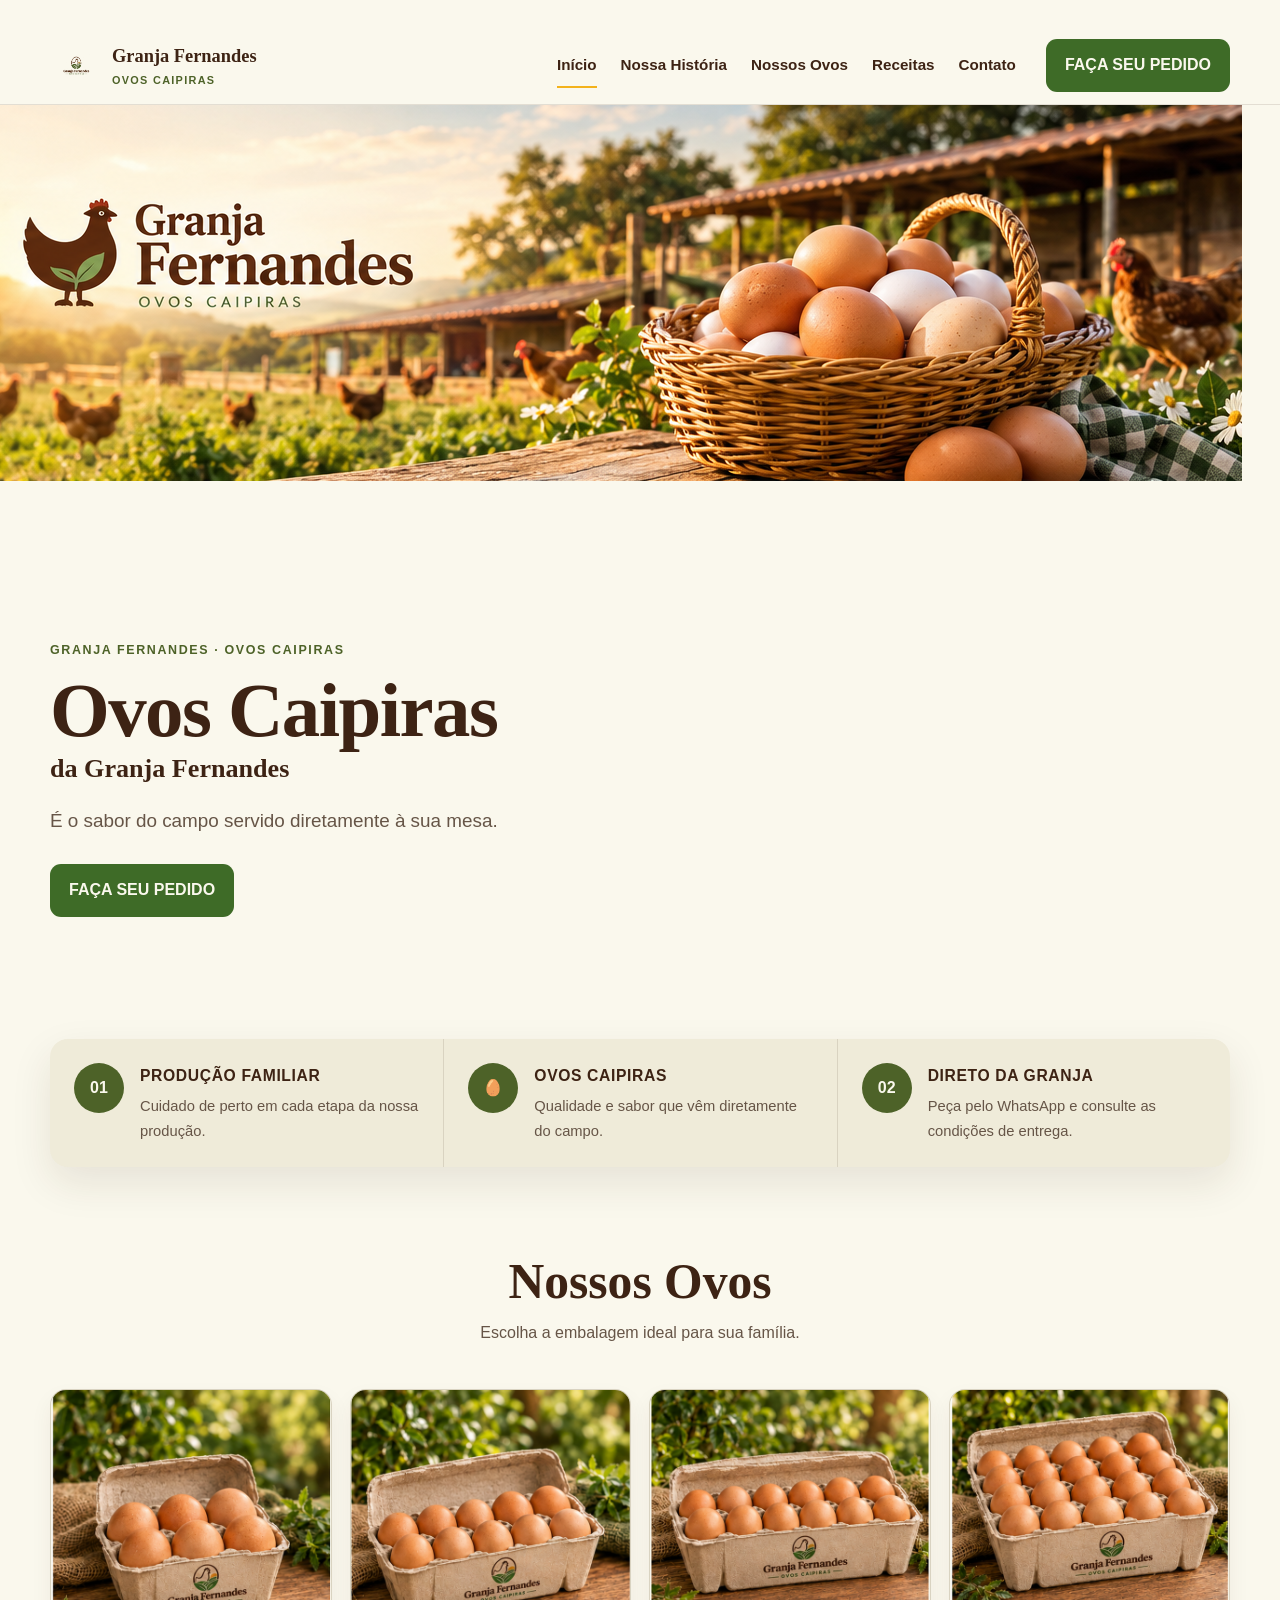
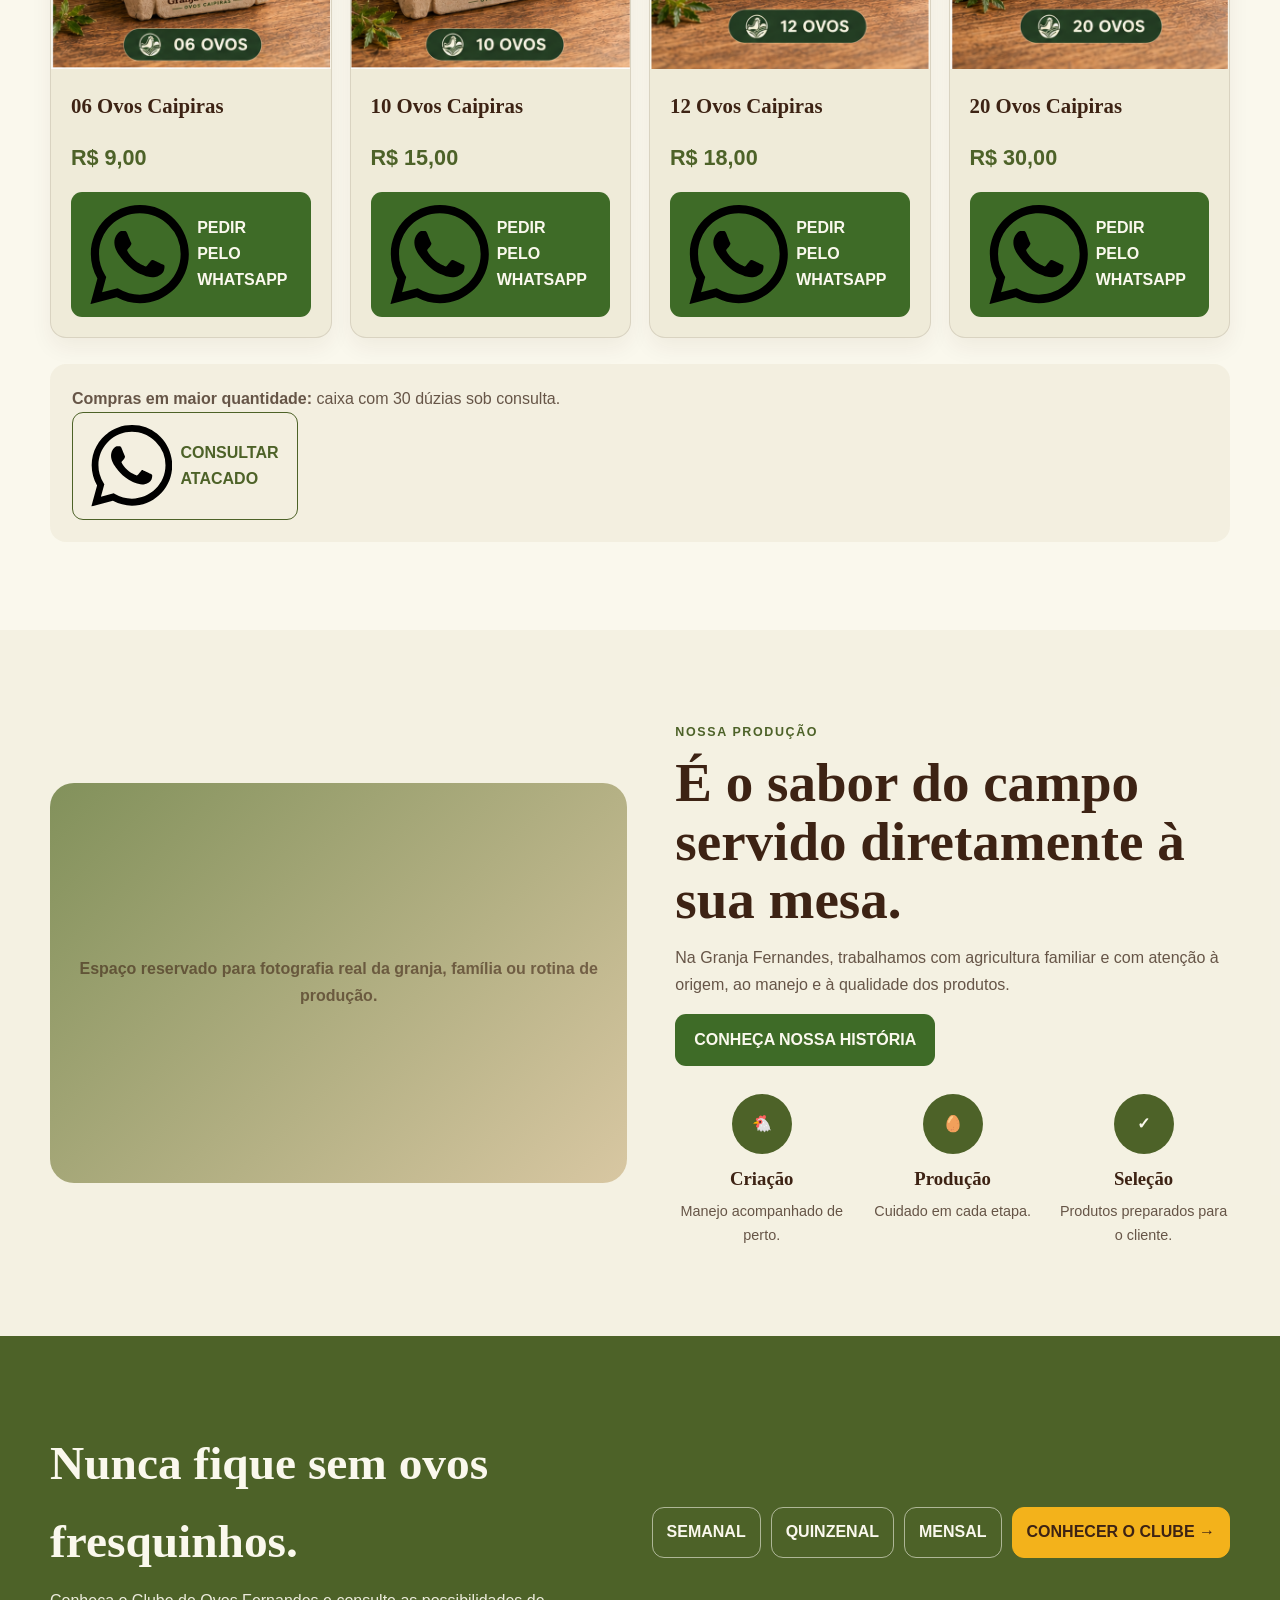
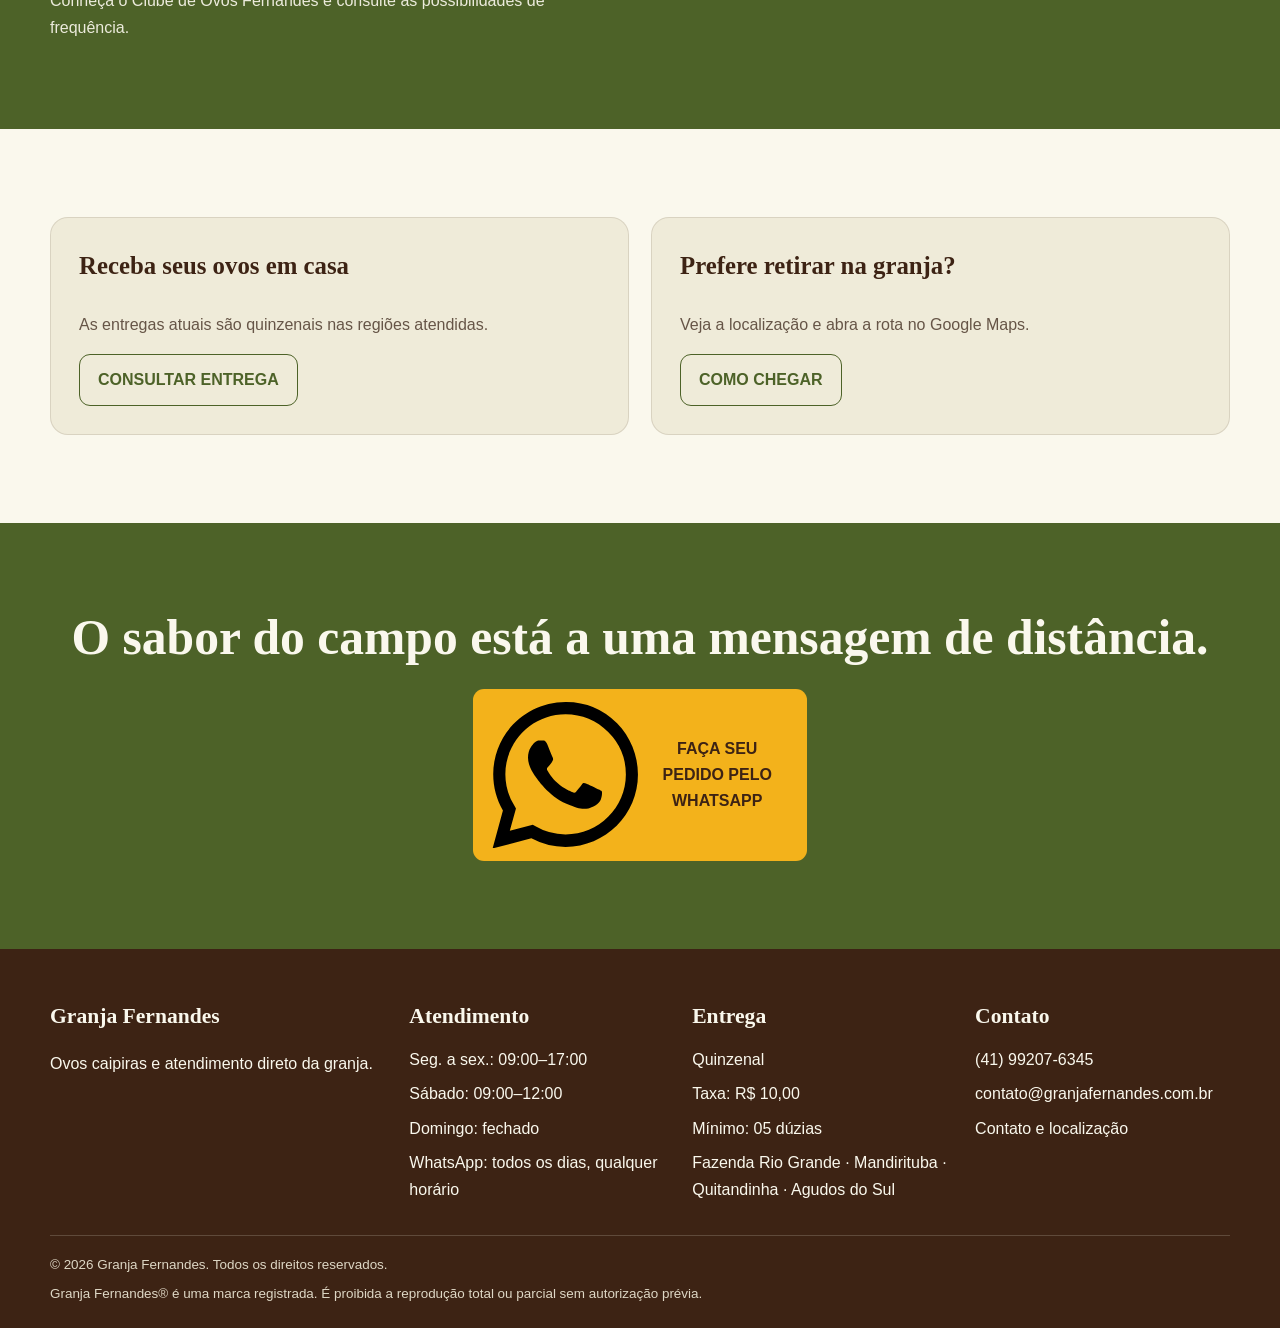
==== commit 0d7e1221: "GF-CODE-044: atualiza página Início" ====
--- a/index.html
+++ b/index.html
@@ -10,6 +10,11 @@
     <link rel="stylesheet" href="assets/css/style.css">
   </head>
   <body>
+    <svg aria-hidden="true" width="0" height="0" class="icon-definitions">
+      <symbol id="icon-whatsapp" viewBox="0 0 24 24">
+        <path d="M20.5 3.5A11.8 11.8 0 0 0 12.06 0C5.52 0 .2 5.31.2 11.85c0 2.09.55 4.13 1.59 5.94L.1 24l6.35-1.66a11.82 11.82 0 0 0 5.6 1.42h.01c6.54 0 11.86-5.32 11.86-11.86 0-3.17-1.23-6.14-3.42-8.4ZM12.06 21.7h-.01a9.82 9.82 0 0 1-5-1.36l-.36-.21-3.77.99 1.01-3.68-.23-.38a9.82 9.82 0 0 1-1.51-5.21C2.19 6.43 6.61 2 12.06 2c2.64 0 5.12 1.03 6.98 2.9a9.82 9.82 0 0 1 2.9 6.99c0 5.42-4.43 9.81-9.88 9.81Zm5.4-7.36c-.3-.15-1.77-.87-2.05-.97-.28-.1-.48-.15-.68.15-.2.3-.77.97-.94 1.17-.17.2-.35.22-.65.07-.3-.15-1.26-.46-2.4-1.48-.89-.79-1.49-1.77-1.66-2.07-.17-.3-.02-.46.13-.61.14-.14.3-.35.45-.52.15-.17.2-.3.3-.5.1-.2.05-.37-.03-.52-.07-.15-.68-1.64-.93-2.25-.25-.59-.5-.51-.68-.52h-.58c-.2 0-.52.07-.8.37-.27.3-1.04 1.01-1.04 2.47s1.07 2.87 1.22 3.07c.15.2 2.1 3.2 5.08 4.49.71.31 1.27.5 1.71.64.72.23 1.37.2 1.89.12.58-.09 1.77-.72 2.02-1.41.25-.69.25-1.28.17-1.41-.07-.12-.27-.2-.57-.35Z"></path>
+      </symbol>
+    </svg>
     <header class="site-header">
       <div class="container header-inner">
         <a class="brand" href="index.html" aria-label="Granja Fernandes - início">
@@ -18,17 +23,20 @@
         <nav class="nav" aria-label="Navegação principal">
           <a href="index.html" aria-current="page">Início</a><a href="nossa-historia.html">Nossa História</a><a href="nossos-ovos.html">Nossos Ovos</a><a href="receitas.html">Receitas</a><a href="contato.html">Contato</a>
         </nav>
-        <a class="btn btn-primary header-cta" data-whatsapp="Olá! Gostaria de fazer um pedido de ovos caipiras da Granja Fernandes.">FAÇA SEU PEDIDO</a>
+        <a class="btn btn-primary header-cta" href="nossos-ovos.html">FAÇA SEU PEDIDO</a>
         <button class="menu-toggle" data-menu-toggle aria-expanded="false" aria-controls="mobile-menu" aria-label="Abrir menu">
           ☰
         </button>
       </div>
       <nav id="mobile-menu" class="container mobile-menu" data-mobile-menu aria-label="Navegação móvel">
-        <a href="index.html">Início</a><a href="nossa-historia.html">Nossa História</a><a href="nossos-ovos.html">Nossos Ovos</a><a href="receitas.html">Receitas</a><a href="contato.html">Contato</a><a class="btn btn-primary" data-whatsapp="Olá! Gostaria de fazer um pedido de ovos caipiras da Granja Fernandes.">FAÇA SEU PEDIDO</a>
+        <a href="index.html">Início</a><a href="nossa-historia.html">Nossa História</a><a href="nossos-ovos.html">Nossos Ovos</a><a href="receitas.html">Receitas</a><a href="contato.html">Contato</a><a class="btn btn-primary" href="nossos-ovos.html">FAÇA SEU PEDIDO</a>
       </nav>
     </header>
     <main>
       <section class="hero">
+        <div class="hero-banner">
+          <img src="assets/images/hero-granja.png" alt="Imagem da Granja Fernandes e produção caipira">
+        </div>
         <div class="container hero-grid">
           <div class="hero-copy">
             <span class="eyebrow">Granja Fernandes · Ovos Caipiras</span>
@@ -39,15 +47,10 @@
               É o sabor do campo servido diretamente à sua mesa.
             </p>
             <div class="hero-actions">
-              <a class="btn btn-primary" data-whatsapp="Olá! Gostaria de fazer um pedido de ovos caipiras da Granja Fernandes.">FAÇA SEU PEDIDO</a><a class="btn btn-secondary" href="nossa-historia.html">CONHEÇA A GRANJA</a>
-            </div>
-          </div>
-          <div class="hero-visual">
-            <img src="assets/images/hero-granja.png" alt="Imagem da Granja Fernandes e produção caipira">
-            <div class="hero-badge">
-              <strong>Direto da granja</strong><span>Produção familiar e atendimento direto pelo WhatsApp.</span>
-            </div>
-          </div>
+              <a class="btn btn-primary" href="nossos-ovos.html">FAÇA SEU PEDIDO</a>
+            </div>
+          </div>
+          
         </div>
       </section>
       <section class="features container" aria-label="Diferenciais">
@@ -113,7 +116,7 @@
                 <p class="price">
                   R$ 9,00
                 </p>
-                <a class="btn btn-primary" data-whatsapp="Olá! Quero pedir a embalagem de 06 ovos da Granja Fernandes.">PEDIR PELO WHATSAPP</a>
+                <a class="btn btn-primary" data-whatsapp="Olá! Quero pedir a embalagem de 06 ovos da Granja Fernandes."><svg class="whatsapp-icon" viewBox="0 0 24 24" aria-hidden="true" focusable="false"><use href="#icon-whatsapp"></use></svg>PEDIR PELO WHATSAPP</a>
               </div>
             </article>
             <article class="product-card">
@@ -127,7 +130,7 @@
                 <p class="price">
                   R$ 15,00
                 </p>
-                <a class="btn btn-primary" data-whatsapp="Olá! Quero pedir a embalagem de 10 ovos da Granja Fernandes.">PEDIR PELO WHATSAPP</a>
+                <a class="btn btn-primary" data-whatsapp="Olá! Quero pedir a embalagem de 10 ovos da Granja Fernandes."><svg class="whatsapp-icon" viewBox="0 0 24 24" aria-hidden="true" focusable="false"><use href="#icon-whatsapp"></use></svg>PEDIR PELO WHATSAPP</a>
               </div>
             </article>
             <article class="product-card">
@@ -141,7 +144,7 @@
                 <p class="price">
                   R$ 18,00
                 </p>
-                <a class="btn btn-primary" data-whatsapp="Olá! Quero pedir a embalagem de 12 ovos da Granja Fernandes.">PEDIR PELO WHATSAPP</a>
+                <a class="btn btn-primary" data-whatsapp="Olá! Quero pedir a embalagem de 12 ovos da Granja Fernandes."><svg class="whatsapp-icon" viewBox="0 0 24 24" aria-hidden="true" focusable="false"><use href="#icon-whatsapp"></use></svg>PEDIR PELO WHATSAPP</a>
               </div>
             </article>
             <article class="product-card">
@@ -155,16 +158,16 @@
                 <p class="price">
                   R$ 30,00
                 </p>
-                <a class="btn btn-primary" data-whatsapp="Olá! Quero pedir a embalagem de 20 ovos da Granja Fernandes.">PEDIR PELO WHATSAPP</a>
+                <a class="btn btn-primary" data-whatsapp="Olá! Quero pedir a embalagem de 20 ovos da Granja Fernandes."><svg class="whatsapp-icon" viewBox="0 0 24 24" aria-hidden="true" focusable="false"><use href="#icon-whatsapp"></use></svg>PEDIR PELO WHATSAPP</a>
               </div>
             </article>
           </div>
           <div class="product-note">
             <p>
-              <strong>Compras em maior quantidade:</strong>caixa com 30 dúzias sob consulta.
-            </p>
-            <div style="margin-top:12px">
-              <a class="btn btn-secondary" data-whatsapp="Olá! Gostaria de consultar a caixa para compra de 30 dúzias de ovos da Granja Fernandes.">CONSULTAR ATACADO</a>
+              <strong>Compras em maior quantidade:</strong> caixa com 30 dúzias sob consulta.
+            </p>
+            <div class="product-note-action">
+              <a class="btn btn-secondary" data-whatsapp="Olá! Gostaria de consultar a caixa para compra de 30 dúzias de ovos da Granja Fernandes."><svg class="whatsapp-icon" viewBox="0 0 24 24" aria-hidden="true" focusable="false"><use href="#icon-whatsapp"></use></svg>CONSULTAR ATACADO</a>
             </div>
           </div>
         </div>
@@ -264,7 +267,7 @@
             O sabor do campo está a uma mensagem de distância.
           </h2>
           <div style="margin-top:24px">
-            <a class="btn btn-gold" data-whatsapp="Olá! Gostaria de fazer um pedido de ovos caipiras da Granja Fernandes.">FAÇA SEU PEDIDO PELO WHATSAPP</a>
+            <a class="btn btn-gold" data-whatsapp="Olá! Gostaria de fazer um pedido de ovos caipiras da Granja Fernandes."><svg class="whatsapp-icon" viewBox="0 0 24 24" aria-hidden="true" focusable="false"><use href="#icon-whatsapp"></use></svg>FAÇA SEU PEDIDO PELO WHATSAPP</a>
           </div>
         </div>
       </section>
@@ -310,7 +313,7 @@
         </div>
       </div>
     </footer>
-    <a class="whatsapp-float" data-whatsapp="Olá! Gostaria de fazer um pedido de ovos caipiras da Granja Fernandes.">PEDIR PELO WHATSAPP</a>
+    <a class="whatsapp-float" data-whatsapp="Olá! Gostaria de fazer um pedido de ovos caipiras da Granja Fernandes."><svg class="whatsapp-icon" viewBox="0 0 24 24" aria-hidden="true" focusable="false"><use href="#icon-whatsapp"></use></svg>PEDIR PELO WHATSAPP</a>
     <script src="assets/js/main.js">
         
     </script>
--- a/assets/css/style.css
+++ b/assets/css/style.css
@@ -13,171 +13,796 @@
   --radius: 18px;
   --max: 1180px;
 }
-* { box-sizing: border-box; }
-html { scroll-behavior: smooth; }
-body { margin: 0; background: var(--cream); color: var(--brown); font-family: Inter, Arial, Helvetica, sans-serif; line-height: 1.65; }
-a { color: inherit; text-decoration: none; }
-img { max-width: 100%; display: block; }
-button { font: inherit; }
-.container { width: min(var(--max), calc(100% - 32px)); margin-inline: auto; }
-.site-header { position: sticky; top: 0; z-index: 50; background: rgba(250,248,237,.96); backdrop-filter: blur(10px); border-bottom: 1px solid var(--border); }
-.header-inner { min-height: 78px; display: flex; align-items: center; gap: 24px; }
-.brand { display: flex; align-items: center; gap: 10px; font-family: Georgia, serif; font-weight: 700; }
-.brand img { width: 52px; height: 52px; object-fit: contain; }
-.brand-name { font-size: 1.15rem; line-height: 1.05; }
-.brand-tagline { display: block; margin-top: 4px; color: var(--green); font: 700 .68rem/1.1 Inter, Arial, sans-serif; letter-spacing: .12em; text-transform: uppercase; }
-.nav { margin-left: auto; display: flex; align-items: center; gap: 24px; font-weight: 700; font-size: .95rem; }
-.nav a { padding: 9px 0; border-bottom: 2px solid transparent; }
-.nav a:hover, .nav a[aria-current="page"] { border-color: var(--gold); }
-.header-cta { margin-left: 6px; }
-.menu-toggle { display: none; margin-left: auto; border: 0; background: transparent; color: var(--brown); font-size: 1.5rem; cursor: pointer; }
-.mobile-menu { display: none; padding: 0 16px 16px; }
-.mobile-menu.is-open { display: grid; gap: 6px; }
-.mobile-menu a { padding: 10px 12px; border-radius: 10px; }
-.mobile-menu a:hover { background: var(--sand); }
-.btn { display: inline-flex; align-items: center; justify-content: center; gap: 8px; min-height: 46px; padding: 12px 18px; border-radius: 11px; font-weight: 800; border: 1px solid transparent; transition: transform .18s ease, box-shadow .18s ease, background .18s ease; }
-.btn:hover { transform: translateY(-1px); box-shadow: 0 10px 20px rgba(61,35,20,.10); }
-.btn-primary { background: var(--action); color: var(--cream); }
-.btn-secondary { background: transparent; color: var(--green); border-color: var(--green); }
-.btn-gold { background: var(--gold); color: var(--brown); }
-.btn-light { background: var(--cream); color: var(--brown); }
-.hero { position: relative; overflow: hidden; background: var(--cream); }
-.hero-grid { display: grid; grid-template-columns: 1.02fr .98fr; min-height: 610px; align-items: center; gap: 48px; }
-.hero-copy { padding: 72px 0 92px; }
-.eyebrow { display: inline-block; margin-bottom: 12px; color: var(--green); font-size: .78rem; font-weight: 900; letter-spacing: .13em; text-transform: uppercase; }
-.hero h1, .page-hero h1, .section-title, .story h2, .club h2, .footer-heading { font-family: Georgia, serif; }
-.hero h1 { margin: 0; max-width: 700px; font-size: clamp(3rem, 6vw, 5.4rem); line-height: .98; letter-spacing: -.02em; }
-.hero-title-main { display: block; }
-.hero-title-sub { display: block; margin-top: 7px; font-size: .34em; line-height: 1.08; letter-spacing: 0; font-weight: 700; }
-.hero p { max-width: 620px; margin: 22px 0 0; color: var(--muted); font-size: 1.18rem; }
-.hero-actions { display: flex; gap: 12px; flex-wrap: wrap; margin-top: 28px; }
-.hero-visual { position: relative; }
-.hero-visual img { width: 100%; max-height: 620px; object-fit: cover; border-radius: 28px; box-shadow: var(--shadow); border: 6px solid var(--white); }
-.hero-badge { position: absolute; left: -18px; bottom: 28px; max-width: 265px; padding: 16px 18px; background: var(--sand); border-radius: 16px; box-shadow: var(--shadow); }
-.hero-badge strong { display: block; margin-bottom: 4px; font-size: .88rem; text-transform: uppercase; letter-spacing: .04em; }
-.hero-badge span { color: var(--muted); font-size: .9rem; }
-.section { padding: 88px 0; }
-.section-alt { background: rgba(239,235,217,.52); }
-.section-green { background: var(--green); color: var(--cream); }
-.section-title { margin: 0; font-size: clamp(2.1rem, 4vw, 3.1rem); line-height: 1.08; }
-.section-title.center, .section-subtitle.center { text-align: center; }
-.section-subtitle { max-width: 720px; margin: 12px auto 42px; color: var(--muted); }
-.section-green .section-subtitle { color: #ecebdc; }
-.features { position: relative; z-index: 4; margin-top: -52px; }
-.feature-grid { display: grid; grid-template-columns: repeat(3,1fr); background: var(--sand); border-radius: var(--radius); box-shadow: var(--shadow); overflow: hidden; }
-.feature { display: grid; grid-template-columns: 52px 1fr; gap: 14px; padding: 24px; }
-.feature + .feature { border-left: 1px solid var(--border); }
-.feature-icon { width: 50px; height: 50px; display: grid; place-items: center; border-radius: 50%; background: var(--green); color: var(--cream); font-weight: 900; }
-.feature h3 { margin: 0 0 5px; font-size: .98rem; text-transform: uppercase; letter-spacing: .04em; }
-.feature p { margin: 0; color: var(--muted); font-size: .92rem; }
-
-.products { display: grid; grid-template-columns: repeat(4, minmax(0,1fr)); gap: 18px; align-items: stretch; }
-.product-card { display: flex; flex-direction: column; height: 100%; overflow: hidden; background: var(--sand); border: 1px solid var(--border); border-radius: 16px; box-shadow: 0 10px 22px rgba(61,35,20,.06); }
-.product-image { position: relative; aspect-ratio: 1 / 1; background: #e5dfc8; overflow: hidden; flex: 0 0 auto; }
-.product-image img { width: 100%; height: 100%; object-fit: cover; object-position: center; }
-.product-body { padding: 20px; display: flex; min-height: 188px; flex: 1; flex-direction: column; }
-.product-body h3 { min-height: 2.15em; margin: 0 0 6px; font-family: Georgia, serif; font-size: 1.3rem; }
-.price { min-height: 1.45em; margin: 0 0 16px; color: var(--green); font-size: 1.35rem; font-weight: 900; }
-.product-body .btn { width: 100%; margin-top: auto; }
-.product-note { margin-top: 26px; padding: 22px; border-radius: 16px; background: rgba(239,235,217,.62); }
-.product-note p { margin: 0; color: var(--muted); }
-
-.story-grid { display: grid; grid-template-columns: 1.02fr .98fr; gap: 48px; align-items: center; }
-.story-photo { min-height: 400px; padding: 22px; border-radius: 24px; display: grid; place-items: center; text-align: center; background: linear-gradient(135deg,#82915b,#d8c7a2); color: rgba(61,35,20,.6); font-weight: 900; }
-.story h2 { margin: 0 0 16px; font-size: clamp(2.3rem,4.3vw,3.6rem); line-height: 1.06; }
-.story p { color: var(--muted); }
-.steps { display: grid; grid-template-columns: repeat(3,1fr); gap: 18px; margin-top: 28px; }
-.step { text-align: center; }
-.step-icon { width: 60px; height: 60px; margin: 0 auto 10px; display: grid; place-items: center; border-radius: 50%; background: var(--green); color: var(--cream); font-weight: 900; }
-.step h3 { margin: 0 0 5px; font-family: Georgia, serif; }
-.step p { margin: 0; font-size: .9rem; }
-.club { display: grid; grid-template-columns: 1fr auto; gap: 32px; align-items: center; }
-.club h2 { margin: 0 0 8px; font-size: clamp(2rem,3.7vw,3.2rem); }
-.club p { margin: 0; color: #ecebdc; }
-.plans { display: flex; gap: 10px; flex-wrap: wrap; justify-content: flex-end; }
-.plan { padding: 11px 14px; border: 1px solid rgba(250,248,237,.56); border-radius: 12px; font-weight: 900; }
-.plan.active { background: var(--gold); border-color: var(--gold); color: var(--brown); }
-.info-grid { display: grid; grid-template-columns: repeat(2,1fr); gap: 22px; }
-.info-card { padding: 28px; background: var(--sand); border-radius: 18px; border: 1px solid var(--border); }
-.info-card h3 { margin-top: 0; font-family: Georgia, serif; font-size: 1.55rem; }
-.info-card p { color: var(--muted); }
-.list { margin: 14px 0 0; padding-left: 20px; color: var(--muted); }
-.page-hero { padding: 72px 0; background: linear-gradient(135deg, var(--sand), var(--cream)); text-align: center; }
-.contact-page-hero { background: var(--cream); }
-.page-hero h1 { margin: 0 0 10px; font-size: clamp(2.6rem,5vw,4.3rem); line-height: 1.04; }
-.page-hero p { max-width: 720px; margin: 0 auto; color: var(--muted); font-size: 1.06rem; }
-
-.recipe-grid { display: grid; grid-template-columns: repeat(2, minmax(0,1fr)); gap: 24px; }
-.recipe-card { display: flex; flex-direction: column; background: var(--sand); border-radius: 16px; overflow: hidden; border: 1px solid var(--border); box-shadow: 0 10px 22px rgba(61,35,20,.06); }
-.recipe-media { min-height: 280px; display: grid; place-items: center; padding: 16px; background: linear-gradient(135deg,#ded19f,#a5aa7a); color: rgba(61,35,20,.62); text-align: center; font-weight: 900; }
-.recipe-media img { width: 100%; height: 100%; min-height: 280px; object-fit: cover; }
-.recipe-body { padding: 24px; }
-.recipe-body h3 { margin: 0 0 6px; font-family: Georgia, serif; font-size: 1.45rem; }
-.recipe-meta { margin: 0 0 16px; color: var(--green); font-size: .9rem; font-weight: 800; }
-.recipe-section { margin-top: 18px; }
-.recipe-section h4 { margin: 0 0 8px; font-size: .95rem; text-transform: uppercase; letter-spacing: .05em; color: var(--green); }
-.recipe-section ul, .recipe-section ol { margin: 0; padding-left: 20px; color: var(--muted); }
-.recipe-section li + li { margin-top: 5px; }
-.recipe-tip { margin-top: 18px; padding: 14px 16px; border-left: 4px solid var(--gold); background: rgba(250,248,237,.75); color: var(--muted); }
-.recipe-card .btn { margin: 22px auto 0; }
-.recipe-note { margin-top: 28px; padding: 18px 20px; border-radius: 14px; background: rgba(239,235,217,.65); color: var(--muted); }
-
-.contact-layout { display: grid; grid-template-columns: 1fr 2fr; gap: 32px; align-items: start; width: 100%; }
-.contact-card { width: 100%; padding: 0; background: transparent; border: 0; border-radius: 0; box-shadow: none; }
-.map-card { display: block; width: 100%; margin-top: 0; padding: 0; background: transparent; border: 0; border-radius: 0; box-shadow: none; }
-.contact-row { padding: 14px 0; border-bottom: 1px solid var(--border); }
-.contact-row:last-child { border-bottom: 0; }
-.contact-row strong { display: block; margin-bottom: 2px; }
-.contact-row span { color: var(--muted); }
-.map-link { margin-top: 18px; }
-.map-embed { display: block; width: 100%; margin-top: 0; overflow: hidden; border: 0; border-radius: 0; background: transparent; box-shadow: none; }
-.map-embed iframe { display: block; width: 100%; height: 450px; min-height: 420px; border: 0; }
-.contact-closing { margin-top: 18px; padding-top: 14px; border-top: 1px solid var(--border); text-align: center; color: var(--brown); font-size: 1rem; font-weight: 800; }
-.site-footer { margin-top: 0; padding: 50px 0 24px; background: var(--brown); color: var(--cream); }
-.footer-grid { display: grid; grid-template-columns: 1.3fr 1fr 1fr 1fr; gap: 28px; }
-.footer-heading { margin: 0 0 12px; font-size: 1.35rem; }
-.footer-links { display: grid; gap: 8px; }
-.footer-links a:hover { color: var(--gold); }
-.copyright { margin-top: 32px; padding-top: 18px; border-top: 1px solid rgba(250,248,237,.18); color: #ded7c5; font-size: .84rem; }
-.trademark-notice { display: block; margin-top: 8px; line-height: 1.5; }
-.whatsapp-float { display: none; position: fixed; left: 12px; right: 12px; bottom: 12px; z-index: 70; padding: 13px 16px; border-radius: 999px; text-align: center; background: var(--action); color: var(--cream); font-weight: 900; box-shadow: 0 14px 30px rgba(0,0,0,.22); }
+* {
+  box-sizing: border-box;
+}
+html {
+  scroll-behavior: smooth;
+}
+body {
+  margin: 0;
+  background: var(--cream);
+  color: var(--brown);
+  font-family: Inter, Arial, Helvetica, sans-serif;
+  line-height: 1.65;
+}
+a {
+  color: inherit;
+  text-decoration: none;
+}
+img {
+  max-width: 100%;
+  display: block;
+}
+button {
+  font: inherit;
+}
+.container {
+  width: min(var(--max), calc(100% - 32px));
+  margin-inline: auto;
+}
+.site-header {
+  position: sticky;
+  top: 0;
+  z-index: 50;
+  background: rgba(250,248,237,.96);
+  backdrop-filter: blur(10px);
+  border-bottom: 1px solid var(--border);
+}
+.header-inner {
+  min-height: 78px;
+  display: flex;
+  align-items: center;
+  gap: 24px;
+}
+.brand {
+  display: flex;
+  align-items: center;
+  gap: 10px;
+  font-family: Georgia, serif;
+  font-weight: 700;
+}
+.brand img {
+  width: 52px;
+  height: 52px;
+  object-fit: contain;
+}
+.brand-name {
+  font-size: 1.15rem;
+  line-height: 1.05;
+}
+.brand-tagline {
+  display: block;
+  margin-top: 4px;
+  color: var(--green);
+  font: 700 .68rem/1.1 Inter, Arial, sans-serif;
+  letter-spacing: .12em;
+  text-transform: uppercase;
+}
+.nav {
+  margin-left: auto;
+  display: flex;
+  align-items: center;
+  gap: 24px;
+  font-weight: 700;
+  font-size: .95rem;
+}
+.nav a {
+  padding: 9px 0;
+  border-bottom: 2px solid transparent;
+}
+.nav a:hover, .nav a[aria-current="page"] {
+  border-color: var(--gold);
+}
+.header-cta {
+  margin-left: 6px;
+}
+.menu-toggle {
+  display: none;
+  margin-left: auto;
+  border: 0;
+  background: transparent;
+  color: var(--brown);
+  font-size: 1.5rem;
+  cursor: pointer;
+}
+.mobile-menu {
+  display: none;
+  padding: 0 16px 16px;
+}
+.mobile-menu.is-open {
+  display: grid;
+  gap: 6px;
+}
+.mobile-menu a {
+  padding: 10px 12px;
+  border-radius: 10px;
+}
+.mobile-menu a:hover {
+  background: var(--sand);
+}
+.btn {
+  display: inline-flex;
+  align-items: center;
+  justify-content: center;
+  gap: 8px;
+  min-height: 46px;
+  padding: 12px 18px;
+  border-radius: 11px;
+  font-weight: 800;
+  border: 1px solid transparent;
+  transition: transform .18s ease, box-shadow .18s ease, background .18s ease;
+}
+.btn:hover {
+  transform: translateY(-1px);
+  box-shadow: 0 10px 20px rgba(61,35,20,.10);
+}
+.btn-primary {
+  background: var(--action);
+  color: var(--cream);
+}
+.btn-secondary {
+  background: transparent;
+  color: var(--green);
+  border-color: var(--green);
+}
+.btn-gold {
+  background: var(--gold);
+  color: var(--brown);
+}
+.btn-light {
+  background: var(--cream);
+  color: var(--brown);
+}
+.hero {
+  position: relative;
+  overflow: hidden;
+  background: var(--cream);
+}
+.hero-grid {
+  display: grid;
+  grid-template-columns: 1.02fr .98fr;
+  min-height: 610px;
+  align-items: center;
+  gap: 48px;
+}
+.hero-copy {
+  padding: 72px 0 92px;
+}
+.eyebrow {
+  display: inline-block;
+  margin-bottom: 12px;
+  color: var(--green);
+  font-size: .78rem;
+  font-weight: 900;
+  letter-spacing: .13em;
+  text-transform: uppercase;
+}
+.hero h1, .page-hero h1, .section-title, .story h2, .club h2, .footer-heading {
+  font-family: Georgia, serif;
+}
+.hero h1 {
+  margin: 0;
+  max-width: 700px;
+  font-size: clamp(3rem, 6vw, 5.4rem);
+  line-height: .98;
+  letter-spacing: -.02em;
+}
+.hero-title-main {
+  display: block;
+}
+.hero-title-sub {
+  display: block;
+  margin-top: 7px;
+  font-size: .34em;
+  line-height: 1.08;
+  letter-spacing: 0;
+  font-weight: 700;
+}
+.hero p {
+  max-width: 620px;
+  margin: 22px 0 0;
+  color: var(--muted);
+  font-size: 1.18rem;
+}
+.hero-actions {
+  display: flex;
+  gap: 12px;
+  flex-wrap: wrap;
+  margin-top: 28px;
+}
+.hero-visual {
+  position: relative;
+}
+.hero-visual img {
+  width: 100%;
+  max-height: 620px;
+  object-fit: cover;
+  border-radius: 28px;
+  box-shadow: var(--shadow);
+  border: 6px solid var(--white);
+}
+.hero-badge {
+  position: absolute;
+  left: -18px;
+  bottom: 28px;
+  max-width: 265px;
+  padding: 16px 18px;
+  background: var(--sand);
+  border-radius: 16px;
+  box-shadow: var(--shadow);
+}
+.hero-badge strong {
+  display: block;
+  margin-bottom: 4px;
+  font-size: .88rem;
+  text-transform: uppercase;
+  letter-spacing: .04em;
+}
+.hero-badge span {
+  color: var(--muted);
+  font-size: .9rem;
+}
+.section {
+  padding: 88px 0;
+}
+.section-alt {
+  background: rgba(239,235,217,.52);
+}
+.section-green {
+  background: var(--green);
+  color: var(--cream);
+}
+.section-title {
+  margin: 0;
+  font-size: clamp(2.1rem, 4vw, 3.1rem);
+  line-height: 1.08;
+}
+.section-title.center, .section-subtitle.center {
+  text-align: center;
+}
+.section-subtitle {
+  max-width: 720px;
+  margin: 12px auto 42px;
+  color: var(--muted);
+}
+.section-green .section-subtitle {
+  color: #ecebdc;
+}
+.features {
+  position: relative;
+  z-index: 4;
+  margin-top: -52px;
+}
+.feature-grid {
+  display: grid;
+  grid-template-columns: repeat(3,1fr);
+  background: var(--sand);
+  border-radius: var(--radius);
+  box-shadow: var(--shadow);
+  overflow: hidden;
+}
+.feature {
+  display: grid;
+  grid-template-columns: 52px 1fr;
+  gap: 14px;
+  padding: 24px;
+}
+.feature + .feature {
+  border-left: 1px solid var(--border);
+}
+.feature-icon {
+  width: 50px;
+  height: 50px;
+  display: grid;
+  place-items: center;
+  border-radius: 50%;
+  background: var(--green);
+  color: var(--cream);
+  font-weight: 900;
+}
+.feature h3 {
+  margin: 0 0 5px;
+  font-size: .98rem;
+  text-transform: uppercase;
+  letter-spacing: .04em;
+}
+.feature p {
+  margin: 0;
+  color: var(--muted);
+  font-size: .92rem;
+}
+.products {
+  display: grid;
+  grid-template-columns: repeat(4, minmax(0,1fr));
+  gap: 18px;
+  align-items: stretch;
+}
+.product-card {
+  display: flex;
+  flex-direction: column;
+  height: 100%;
+  overflow: hidden;
+  background: var(--sand);
+  border: 1px solid var(--border);
+  border-radius: 16px;
+  box-shadow: 0 10px 22px rgba(61,35,20,.06);
+}
+.product-image {
+  position: relative;
+  aspect-ratio: 1 / 1;
+  background: #e5dfc8;
+  overflow: hidden;
+  flex: 0 0 auto;
+}
+.product-image img {
+  width: 100%;
+  height: 100%;
+  object-fit: cover;
+  object-position: center;
+}
+.product-body {
+  padding: 20px;
+  display: flex;
+  min-height: 188px;
+  flex: 1;
+  flex-direction: column;
+}
+.product-body h3 {
+  min-height: 2.15em;
+  margin: 0 0 6px;
+  font-family: Georgia, serif;
+  font-size: 1.3rem;
+}
+.price {
+  min-height: 1.45em;
+  margin: 0 0 16px;
+  color: var(--green);
+  font-size: 1.35rem;
+  font-weight: 900;
+}
+.product-body .btn {
+  width: 100%;
+  margin-top: auto;
+}
+.product-note {
+  margin-top: 26px;
+  padding: 22px;
+  border-radius: 16px;
+  background: rgba(239,235,217,.62);
+}
+.product-note p {
+  margin: 0;
+  color: var(--muted);
+}
+.story-grid {
+  display: grid;
+  grid-template-columns: 1.02fr .98fr;
+  gap: 48px;
+  align-items: center;
+}
+.story-photo {
+  min-height: 400px;
+  padding: 22px;
+  border-radius: 24px;
+  display: grid;
+  place-items: center;
+  text-align: center;
+  background: linear-gradient(135deg,#82915b,#d8c7a2);
+  color: rgba(61,35,20,.6);
+  font-weight: 900;
+}
+.story h2 {
+  margin: 0 0 16px;
+  font-size: clamp(2.3rem,4.3vw,3.6rem);
+  line-height: 1.06;
+}
+.story p {
+  color: var(--muted);
+}
+.steps {
+  display: grid;
+  grid-template-columns: repeat(3,1fr);
+  gap: 18px;
+  margin-top: 28px;
+}
+.step {
+  text-align: center;
+}
+.step-icon {
+  width: 60px;
+  height: 60px;
+  margin: 0 auto 10px;
+  display: grid;
+  place-items: center;
+  border-radius: 50%;
+  background: var(--green);
+  color: var(--cream);
+  font-weight: 900;
+}
+.step h3 {
+  margin: 0 0 5px;
+  font-family: Georgia, serif;
+}
+.step p {
+  margin: 0;
+  font-size: .9rem;
+}
+.club {
+  display: grid;
+  grid-template-columns: 1fr auto;
+  gap: 32px;
+  align-items: center;
+}
+.club h2 {
+  margin: 0 0 8px;
+  font-size: clamp(2rem,3.7vw,3.2rem);
+}
+.club p {
+  margin: 0;
+  color: #ecebdc;
+}
+.plans {
+  display: flex;
+  gap: 10px;
+  flex-wrap: wrap;
+  justify-content: flex-end;
+}
+.plan {
+  padding: 11px 14px;
+  border: 1px solid rgba(250,248,237,.56);
+  border-radius: 12px;
+  font-weight: 900;
+}
+.plan.active {
+  background: var(--gold);
+  border-color: var(--gold);
+  color: var(--brown);
+}
+.info-grid {
+  display: grid;
+  grid-template-columns: repeat(2,1fr);
+  gap: 22px;
+}
+.info-card {
+  padding: 28px;
+  background: var(--sand);
+  border-radius: 18px;
+  border: 1px solid var(--border);
+}
+.info-card h3 {
+  margin-top: 0;
+  font-family: Georgia, serif;
+  font-size: 1.55rem;
+}
+.info-card p {
+  color: var(--muted);
+}
+.list {
+  margin: 14px 0 0;
+  padding-left: 20px;
+  color: var(--muted);
+}
+.page-hero {
+  padding: 72px 0;
+  background: linear-gradient(135deg, var(--sand), var(--cream));
+  text-align: center;
+}
+.contact-page-hero {
+  background: var(--cream);
+}
+.page-hero h1 {
+  margin: 0 0 10px;
+  font-size: clamp(2.6rem,5vw,4.3rem);
+  line-height: 1.04;
+}
+.page-hero p {
+  max-width: 720px;
+  margin: 0 auto;
+  color: var(--muted);
+  font-size: 1.06rem;
+}
+.recipe-grid {
+  display: grid;
+  grid-template-columns: repeat(2, minmax(0,1fr));
+  gap: 24px;
+}
+.recipe-card {
+  display: flex;
+  flex-direction: column;
+  background: var(--sand);
+  border-radius: 16px;
+  overflow: hidden;
+  border: 1px solid var(--border);
+  box-shadow: 0 10px 22px rgba(61,35,20,.06);
+}
+.recipe-media {
+  min-height: 280px;
+  display: grid;
+  place-items: center;
+  padding: 16px;
+  background: linear-gradient(135deg,#ded19f,#a5aa7a);
+  color: rgba(61,35,20,.62);
+  text-align: center;
+  font-weight: 900;
+}
+.recipe-media img {
+  width: 100%;
+  height: 100%;
+  min-height: 280px;
+  object-fit: cover;
+}
+.recipe-body {
+  padding: 24px;
+}
+.recipe-body h3 {
+  margin: 0 0 6px;
+  font-family: Georgia, serif;
+  font-size: 1.45rem;
+}
+.recipe-meta {
+  margin: 0 0 16px;
+  color: var(--green);
+  font-size: .9rem;
+  font-weight: 800;
+}
+.recipe-section {
+  margin-top: 18px;
+}
+.recipe-section h4 {
+  margin: 0 0 8px;
+  font-size: .95rem;
+  text-transform: uppercase;
+  letter-spacing: .05em;
+  color: var(--green);
+}
+.recipe-section ul, .recipe-section ol {
+  margin: 0;
+  padding-left: 20px;
+  color: var(--muted);
+}
+.recipe-section li + li {
+  margin-top: 5px;
+}
+.recipe-tip {
+  margin-top: 18px;
+  padding: 14px 16px;
+  border-left: 4px solid var(--gold);
+  background: rgba(250,248,237,.75);
+  color: var(--muted);
+}
+.recipe-card .btn {
+  margin: 22px auto 0;
+}
+.recipe-note {
+  margin-top: 28px;
+  padding: 18px 20px;
+  border-radius: 14px;
+  background: rgba(239,235,217,.65);
+  color: var(--muted);
+}
+.contact-layout {
+  display: grid;
+  grid-template-columns: 1fr 2fr;
+  gap: 32px;
+  align-items: start;
+  width: 100%;
+}
+.contact-card {
+  width: 100%;
+  padding: 0;
+  background: transparent;
+  border: 0;
+  border-radius: 0;
+  box-shadow: none;
+}
+.map-card {
+  display: block;
+  width: 100%;
+  margin-top: 0;
+  padding: 0;
+  background: transparent;
+  border: 0;
+  border-radius: 0;
+  box-shadow: none;
+}
+.contact-row {
+  padding: 14px 0;
+  border-bottom: 1px solid var(--border);
+}
+.contact-row:last-child {
+  border-bottom: 0;
+}
+.contact-row strong {
+  display: block;
+  margin-bottom: 2px;
+}
+.contact-row span {
+  color: var(--muted);
+}
+.map-link {
+  margin-top: 18px;
+}
+.map-embed {
+  display: block;
+  width: 100%;
+  margin-top: 0;
+  overflow: hidden;
+  border: 0;
+  border-radius: 0;
+  background: transparent;
+  box-shadow: none;
+}
+.map-embed iframe {
+  display: block;
+  width: 100%;
+  height: 450px;
+  min-height: 420px;
+  border: 0;
+}
+.contact-closing {
+  margin-top: 18px;
+  padding-top: 14px;
+  border-top: 1px solid var(--border);
+  text-align: center;
+  color: var(--brown);
+  font-size: 1rem;
+  font-weight: 800;
+}
+.site-footer {
+  margin-top: 0;
+  padding: 50px 0 24px;
+  background: var(--brown);
+  color: var(--cream);
+}
+.footer-grid {
+  display: grid;
+  grid-template-columns: 1.3fr 1fr 1fr 1fr;
+  gap: 28px;
+}
+.footer-heading {
+  margin: 0 0 12px;
+  font-size: 1.35rem;
+}
+.footer-links {
+  display: grid;
+  gap: 8px;
+}
+.footer-links a:hover {
+  color: var(--gold);
+}
+.copyright {
+  margin-top: 32px;
+  padding-top: 18px;
+  border-top: 1px solid rgba(250,248,237,.18);
+  color: #ded7c5;
+  font-size: .84rem;
+}
+.trademark-notice {
+  display: block;
+  margin-top: 8px;
+  line-height: 1.5;
+}
+.whatsapp-float {
+  display: none;
+  position: fixed;
+  left: 12px;
+  right: 12px;
+  bottom: 12px;
+  z-index: 70;
+  padding: 13px 16px;
+  border-radius: 999px;
+  text-align: center;
+  background: var(--action);
+  color: var(--cream);
+  font-weight: 900;
+  box-shadow: 0 14px 30px rgba(0,0,0,.22);
+}
 @media (max-width: 1000px) {
-  .nav, .header-cta { display: none; }
-  .menu-toggle { display: block; }
-  .hero-grid, .story-grid { grid-template-columns: 1fr; }
-  .hero-copy { padding: 60px 0 20px; text-align: center; }
-  .hero p { margin-inline: auto; }
-  .hero-actions { justify-content: center; }
-  .hero-visual { padding-bottom: 60px; }
-  .hero-badge { left: 14px; }
-  .products, .recipe-grid { grid-template-columns: repeat(2, minmax(0,1fr)); }
-  .footer-grid { grid-template-columns: repeat(2,1fr); }
-  .club { grid-template-columns: 1fr; }
-  .plans { justify-content: flex-start; }
+  .nav, .header-cta {
+    display: none;
+  }
+  .menu-toggle {
+    display: block;
+  }
+  .hero-grid, .story-grid {
+    grid-template-columns: 1fr;
+  }
+  .hero-copy {
+    padding: 60px 0 20px;
+    text-align: center;
+  }
+  .hero p {
+    margin-inline: auto;
+  }
+  .hero-actions {
+    justify-content: center;
+  }
+  .hero-visual {
+    padding-bottom: 60px;
+  }
+  .hero-badge {
+    left: 14px;
+  }
+  .products, .recipe-grid {
+    grid-template-columns: repeat(2, minmax(0,1fr));
+  }
+  .footer-grid {
+    grid-template-columns: repeat(2,1fr);
+  }
+  .club {
+    grid-template-columns: 1fr;
+  }
+  .plans {
+    justify-content: flex-start;
+  }
 }
 @media (max-width: 640px) {
-  .container { width: min(var(--max), calc(100% - 24px)); }
-  .header-inner { min-height: 68px; }
-  .brand img { width: 44px; height: 44px; }
-  .brand-name { font-size: 1rem; }
-  .brand-tagline { font-size: .58rem; }
-  .hero h1 { font-size: 3rem; }
-  .hero-title-sub { font-size: .42em; }
-  .hero p { font-size: 1.03rem; }
-  .section { padding: 64px 0; }
-  .feature-grid, .products, .recipe-grid, .info-grid, .contact-layout, .footer-grid { grid-template-columns: 1fr; }
-  .feature + .feature { border-left: 0; border-top: 1px solid var(--border); }
-  .feature { padding: 18px; }
-  .features { margin-top: -30px; }
-  .steps { grid-template-columns: 1fr; }
-  .hero-badge { position: static; max-width: none; margin-top: 14px; }
-  .story-photo { min-height: 280px; }
-  .recipe-media, .recipe-media img { min-height: 220px; }
-  .product-image { aspect-ratio: 1 / 1; }
-  .product-body { min-height: 180px; }
-  .whatsapp-float { display: block; }
-}
-
+  .container {
+    width: min(var(--max), calc(100% - 24px));
+  }
+  .header-inner {
+    min-height: 68px;
+  }
+  .brand img {
+    width: 44px;
+    height: 44px;
+  }
+  .brand-name {
+    font-size: 1rem;
+  }
+  .brand-tagline {
+    font-size: .58rem;
+  }
+  .hero h1 {
+    font-size: 3rem;
+  }
+  .hero-title-sub {
+    font-size: .42em;
+  }
+  .hero p {
+    font-size: 1.03rem;
+  }
+  .section {
+    padding: 64px 0;
+  }
+  .feature-grid, .products, .recipe-grid, .info-grid, .contact-layout, .footer-grid {
+    grid-template-columns: 1fr;
+  }
+  .feature + .feature {
+    border-left: 0;
+    border-top: 1px solid var(--border);
+  }
+  .feature {
+    padding: 18px;
+  }
+  .features {
+    margin-top: -30px;
+  }
+  .steps {
+    grid-template-columns: 1fr;
+  }
+  .hero-badge {
+    position: static;
+    max-width: none;
+    margin-top: 14px;
+  }
+  .story-photo {
+    min-height: 280px;
+  }
+  .recipe-media, .recipe-media img {
+    min-height: 220px;
+  }
+  .product-image {
+    aspect-ratio: 1 / 1;
+  }
+  .product-body {
+    min-height: 180px;
+  }
+  .whatsapp-float {
+    display: block;
+  }
+}
 /* =========================================================
    404 — página de erro no padrão visual da referência
    ========================================================= */
@@ -187,7 +812,6 @@
     radial-gradient(circle at 50% 8%, rgba(255,255,255,.58), transparent 30%),
     linear-gradient(180deg, #f8f2e1 0%, var(--cream) 58%, #f4edda 100%);
 }
-
 .error-main {
   position: relative;
   min-height: calc(100vh - 145px);
@@ -197,7 +821,6 @@
   overflow: hidden;
   padding: 26px 0 76px;
 }
-
 .error-container {
   position: relative;
   z-index: 5;
@@ -205,7 +828,6 @@
   margin: 0 auto;
   text-align: center;
 }
-
 .error-logo {
   display: flex;
   justify-content: center;
@@ -213,14 +835,12 @@
   min-height: 138px;
   margin: 0 auto 8px;
 }
-
 .error-logo img {
   width: min(330px, 62vw);
   height: auto;
   max-height: 145px;
   object-fit: contain;
 }
-
 .error-code {
   display: grid;
   grid-template-columns: minmax(100px, 1fr) minmax(150px, 220px) minmax(100px, 1fr);
@@ -236,15 +856,12 @@
   line-height: .82;
   letter-spacing: -.08em;
 }
-
 .error-code > span:first-child {
   justify-self: end;
 }
-
 .error-code > span:last-child {
   justify-self: start;
 }
-
 .error-egg-zero {
   position: relative;
   display: block;
@@ -260,7 +877,6 @@
     0 12px 22px rgba(61,35,20,.16);
   transform: rotate(1deg);
 }
-
 .error-egg-zero::after {
   content: "";
   position: absolute;
@@ -273,7 +889,6 @@
   );
   opacity: .55;
 }
-
 .error-crack {
   position: absolute;
   z-index: 2;
@@ -282,17 +897,28 @@
   border-top: 3px solid rgba(102,55,27,.72);
   transform-origin: left center;
 }
-
-.crack-a { top: 39%; left: 18%; transform: rotate(12deg); }
-.crack-b { top: 46%; left: 43%; width: 46px; transform: rotate(-42deg); }
-.crack-c { top: 52%; left: 63%; width: 42px; transform: rotate(24deg); }
-
+.crack-a {
+  top: 39%;
+  left: 18%;
+  transform: rotate(12deg);
+}
+.crack-b {
+  top: 46%;
+  left: 43%;
+  width: 46px;
+  transform: rotate(-42deg);
+}
+.crack-c {
+  top: 52%;
+  left: 63%;
+  width: 42px;
+  transform: rotate(24deg);
+}
 .error-message {
   position: relative;
   z-index: 6;
   margin: 30px auto 0;
 }
-
 .error-message h1 {
   margin: 0;
   color: var(--brown);
@@ -301,14 +927,12 @@
   line-height: 1.05;
   letter-spacing: -.025em;
 }
-
 .error-message p {
   margin: 22px auto 0;
   color: var(--green);
   font-size: clamp(1rem, 2vw, 1.28rem);
   line-height: 1.55;
 }
-
 .error-actions {
   display: flex;
   justify-content: center;
@@ -317,7 +941,6 @@
   flex-wrap: wrap;
   margin-top: 30px;
 }
-
 .error-actions .btn {
   min-width: 250px;
   min-height: 54px;
@@ -325,7 +948,6 @@
   font-size: 1rem;
   letter-spacing: .02em;
 }
-
 .error-button-icon {
   display: inline-grid;
   place-items: center;
@@ -333,17 +955,14 @@
   font-size: 1.65rem;
   line-height: 1;
 }
-
 .error-actions button {
   cursor: pointer;
 }
-
 .error-decoration {
   position: absolute;
   z-index: 1;
   pointer-events: none;
 }
-
 .error-decoration-left {
   left: -24px;
   bottom: 0;
@@ -351,7 +970,6 @@
   height: 330px;
   transform: rotate(-5deg);
 }
-
 .error-nest {
   position: absolute;
   left: -18px;
@@ -364,7 +982,6 @@
     repeating-linear-gradient(-18deg, transparent 0 9px, rgba(178,126,65,.72) 10px 13px, transparent 14px 22px);
   opacity: .86;
 }
-
 .error-egg {
   position: absolute;
   display: block;
@@ -372,7 +989,6 @@
   background: linear-gradient(145deg, #f4c68f, #d78947);
   box-shadow: inset -7px -9px 13px rgba(107,52,19,.12), 0 9px 16px rgba(61,35,20,.12);
 }
-
 .error-egg-small {
   left: 25px;
   bottom: 42px;
@@ -380,7 +996,6 @@
   height: 132px;
   transform: rotate(-16deg);
 }
-
 .error-egg-medium {
   left: 95px;
   bottom: 2px;
@@ -388,7 +1003,6 @@
   height: 165px;
   transform: rotate(10deg);
 }
-
 .error-leaf {
   position: absolute;
   display: block;
@@ -398,18 +1012,27 @@
   background: var(--green);
   opacity: .9;
 }
-
-.error-leaf-a { left: 78px; bottom: 170px; transform: rotate(18deg); }
-.error-leaf-b { left: 8px; bottom: 128px; transform: rotate(-18deg) scale(.82); }
-.error-leaf-c { left: 155px; bottom: 202px; transform: rotate(48deg) scale(.68); }
-
+.error-leaf-a {
+  left: 78px;
+  bottom: 170px;
+  transform: rotate(18deg);
+}
+.error-leaf-b {
+  left: 8px;
+  bottom: 128px;
+  transform: rotate(-18deg) scale(.82);
+}
+.error-leaf-c {
+  left: 155px;
+  bottom: 202px;
+  transform: rotate(48deg) scale(.68);
+}
 .error-decoration-right {
   right: -18px;
   bottom: 0;
   width: 350px;
   height: 510px;
 }
-
 .error-hen {
   position: absolute;
   right: 25px;
@@ -417,7 +1040,6 @@
   width: 255px;
   height: 405px;
 }
-
 .error-hen-body {
   position: absolute;
   right: 12px;
@@ -430,7 +1052,6 @@
     linear-gradient(145deg, #9a5d2f, #542915);
   box-shadow: inset -15px -20px 30px rgba(48,22,10,.22);
 }
-
 .error-hen-head {
   position: absolute;
   z-index: 3;
@@ -442,7 +1063,6 @@
   background: linear-gradient(145deg, #a96736, #633216);
   box-shadow: inset -9px -9px 16px rgba(48,22,10,.18);
 }
-
 .error-hen-comb {
   position: absolute;
   z-index: 4;
@@ -454,7 +1074,6 @@
   background: #c8463b;
   transform: rotate(-4deg);
 }
-
 .error-hen-beak {
   position: absolute;
   z-index: 5;
@@ -467,7 +1086,6 @@
   border-left: 32px solid #e8b86b;
   transform: rotate(4deg);
 }
-
 .error-hen-eye {
   position: absolute;
   z-index: 6;
@@ -479,7 +1097,6 @@
   background: #f2c96d;
   box-shadow: inset 0 0 0 6px #332014, inset 0 0 0 10px #f8e9bc;
 }
-
 .error-hen-wattle {
   position: absolute;
   z-index: 5;
@@ -491,7 +1108,6 @@
   background: #c8463b;
   transform: rotate(8deg);
 }
-
 .error-nest-right {
   left: 25px;
   bottom: 0;
@@ -499,77 +1115,76 @@
   height: 92px;
   transform: rotate(-4deg);
 }
-
 @media (max-width: 900px) {
-  .error-main { padding-bottom: 50px; }
-  .error-decoration-right { opacity: .28; transform: scale(.82); transform-origin: bottom right; }
-  .error-decoration-left { opacity: .35; transform: scale(.8); transform-origin: bottom left; }
-  .error-container { width: min(760px, calc(100% - 24px)); }
-}
-
+  .error-main {
+    padding-bottom: 50px;
+  }
+  .error-decoration-right {
+    opacity: .28;
+    transform: scale(.82);
+    transform-origin: bottom right;
+  }
+  .error-decoration-left {
+    opacity: .35;
+    transform: scale(.8);
+    transform-origin: bottom left;
+  }
+  .error-container {
+    width: min(760px, calc(100% - 24px));
+  }
+}
 @media (max-width: 640px) {
   .error-main {
     min-height: auto;
     padding: 22px 0 54px;
   }
-
   .error-logo {
     min-height: 105px;
     margin-bottom: 10px;
   }
-
   .error-logo img {
     width: min(245px, 72vw);
     max-height: 110px;
   }
-
   .error-code {
     grid-template-columns: 1fr 92px 1fr;
     gap: 8px;
     font-size: clamp(5.5rem, 25vw, 8rem);
   }
-
   .error-egg-zero {
     width: 92px;
   }
-
   .error-crack {
     width: 28px;
     height: 5px;
     border-top-width: 2px;
   }
-
   .error-message {
     margin-top: 24px;
   }
-
   .error-message h1 {
     font-size: clamp(2rem, 9vw, 2.8rem);
   }
-
   .error-message p {
     font-size: 1rem;
   }
-
-  .desktop-only { display: none; }
-
+  .desktop-only {
+    display: none;
+  }
   .error-actions {
     gap: 12px;
     margin-top: 24px;
   }
-
   .error-actions .btn {
     width: min(100%, 300px);
     min-width: 0;
   }
-
   .error-decoration-right {
     right: -115px;
     bottom: -20px;
     opacity: .18;
     transform: scale(.65);
   }
-
   .error-decoration-left {
     left: -110px;
     bottom: -40px;
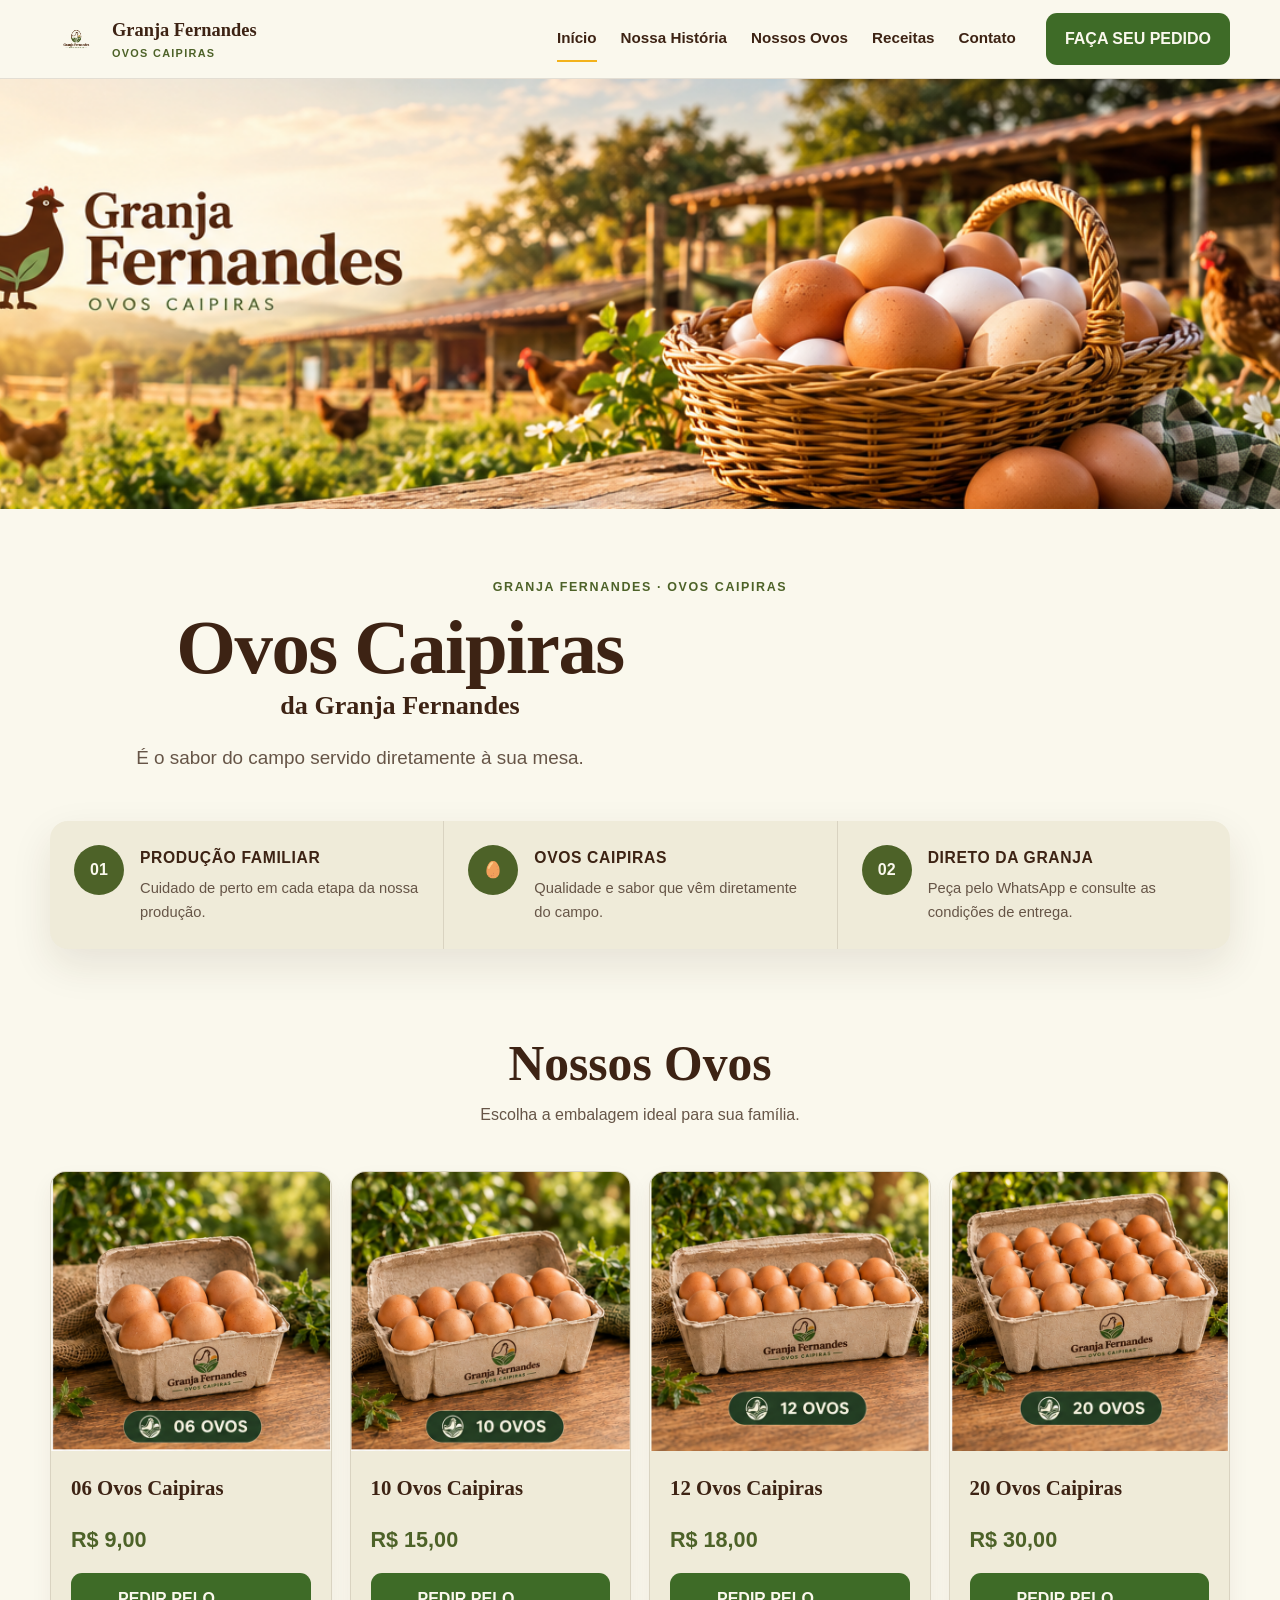
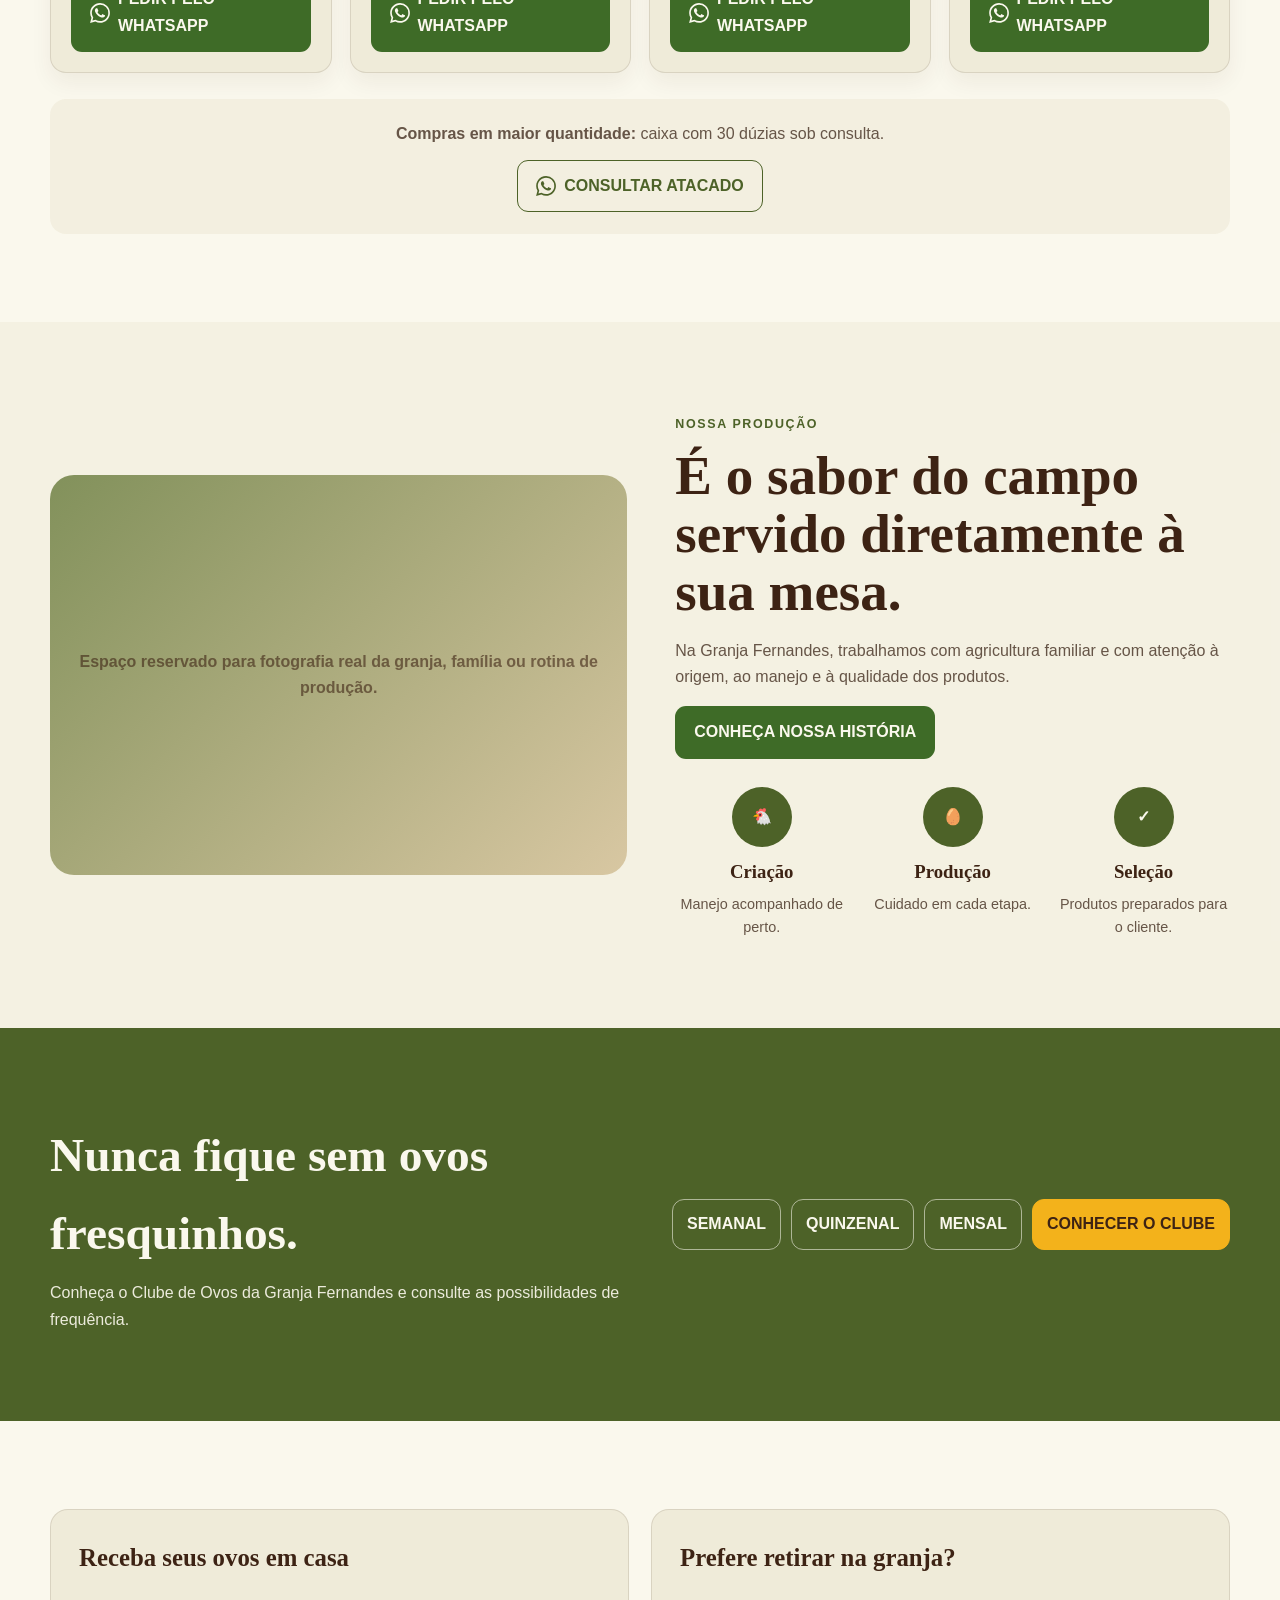
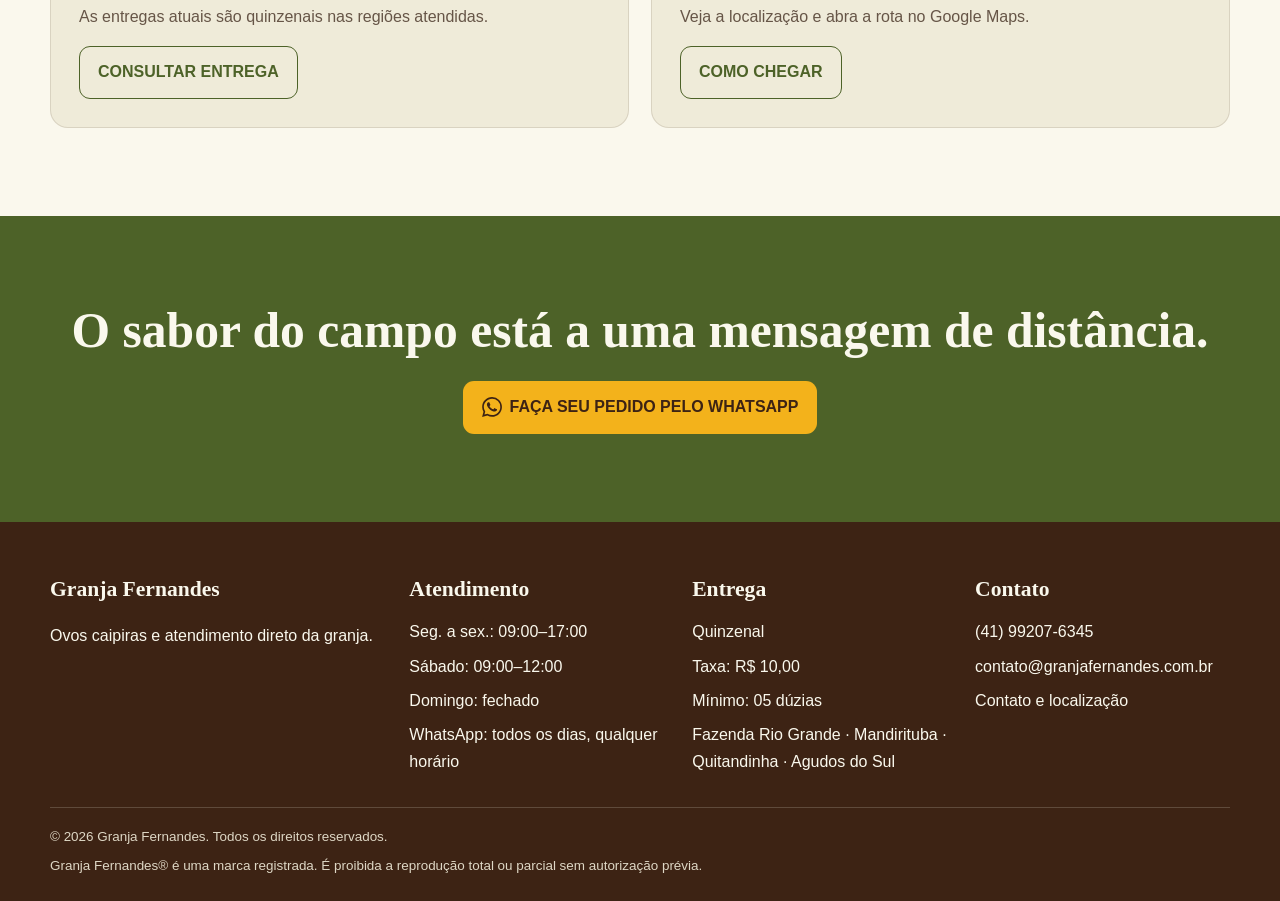
==== commit b612aeb2: "GF-CODE-046: atualiza Clube e CTAs" ====
--- a/index.html
+++ b/index.html
@@ -47,8 +47,7 @@
               É o sabor do campo servido diretamente à sua mesa.
             </p>
             <div class="hero-actions">
-              <a class="btn btn-primary" href="nossos-ovos.html">FAÇA SEU PEDIDO</a>
-            </div>
+              </div>
           </div>
           
         </div>
@@ -231,11 +230,11 @@
               Nunca fique sem ovos fresquinhos.
             </h2>
             <p>
-              Conheça o Clube de Ovos Fernandes e consulte as possibilidades de frequência.
+              Conheça o Clube de Ovos da Granja Fernandes e consulte as possibilidades de frequência.
             </p>
           </div>
           <div class="plans">
-            <span class="plan">SEMANAL</span><span class="plan">QUINZENAL</span><span class="plan">MENSAL</span><a class="plan active" href="nossos-ovos.html#clube">CONHECER O CLUBE →</a>
+            <span class="plan">SEMANAL</span><span class="plan">QUINZENAL</span><span class="plan">MENSAL</span><a class="plan active" href="clube.html">CONHECER O CLUBE</a>
           </div>
         </div>
       </section>
--- a/assets/css/style.css
+++ b/assets/css/style.css
@@ -121,6 +121,19 @@
 .mobile-menu a:hover {
   background: var(--sand);
 }
+.icon-definitions {
+  position: absolute;
+  width: 0;
+  height: 0;
+  overflow: hidden;
+}
+.whatsapp-icon {
+  display: block;
+  width: 20px;
+  height: 20px;
+  flex: 0 0 20px;
+  fill: currentColor;
+}
 .btn {
   display: inline-flex;
   align-items: center;
@@ -159,15 +172,30 @@
   overflow: hidden;
   background: var(--cream);
 }
+.hero-banner {
+  width: 100vw;
+  margin-left: calc(50% - 50vw);
+  overflow: hidden;
+}
+.hero-banner img {
+  display: block;
+  width: 100%;
+  height: 430px;
+  object-fit: cover;
+  object-position: center;
+}
 .hero-grid {
   display: grid;
-  grid-template-columns: 1.02fr .98fr;
-  min-height: 610px;
+  grid-template-columns: 1fr;
+  min-height: auto;
   align-items: center;
-  gap: 48px;
 }
 .hero-copy {
-  padding: 72px 0 92px;
+  padding: 64px 0 72px;
+  text-align: center;
+}
+.hero-copy p {
+  margin-inline: auto;
 }
 .eyebrow {
   display: inline-block;
@@ -207,41 +235,10 @@
 }
 .hero-actions {
   display: flex;
+  justify-content: center;
   gap: 12px;
   flex-wrap: wrap;
   margin-top: 28px;
-}
-.hero-visual {
-  position: relative;
-}
-.hero-visual img {
-  width: 100%;
-  max-height: 620px;
-  object-fit: cover;
-  border-radius: 28px;
-  box-shadow: var(--shadow);
-  border: 6px solid var(--white);
-}
-.hero-badge {
-  position: absolute;
-  left: -18px;
-  bottom: 28px;
-  max-width: 265px;
-  padding: 16px 18px;
-  background: var(--sand);
-  border-radius: 16px;
-  box-shadow: var(--shadow);
-}
-.hero-badge strong {
-  display: block;
-  margin-bottom: 4px;
-  font-size: .88rem;
-  text-transform: uppercase;
-  letter-spacing: .04em;
-}
-.hero-badge span {
-  color: var(--muted);
-  font-size: .9rem;
 }
 .section {
   padding: 88px 0;
@@ -370,10 +367,14 @@
   padding: 22px;
   border-radius: 16px;
   background: rgba(239,235,217,.62);
+  text-align: center;
 }
 .product-note p {
   margin: 0;
   color: var(--muted);
+}
+.product-note-action {
+  margin-top: 12px;
 }
 .story-grid {
   display: grid;
@@ -709,20 +710,11 @@
     grid-template-columns: 1fr;
   }
   .hero-copy {
-    padding: 60px 0 20px;
+    padding: 48px 0 56px;
     text-align: center;
-  }
-  .hero p {
-    margin-inline: auto;
   }
   .hero-actions {
     justify-content: center;
-  }
-  .hero-visual {
-    padding-bottom: 60px;
-  }
-  .hero-badge {
-    left: 14px;
   }
   .products, .recipe-grid {
     grid-template-columns: repeat(2, minmax(0,1fr));
@@ -754,6 +746,9 @@
   .brand-tagline {
     font-size: .58rem;
   }
+  .hero-banner img {
+    height: 260px;
+  }
   .hero h1 {
     font-size: 3rem;
   }
@@ -781,11 +776,6 @@
   }
   .steps {
     grid-template-columns: 1fr;
-  }
-  .hero-badge {
-    position: static;
-    max-width: none;
-    margin-top: 14px;
   }
   .story-photo {
     min-height: 280px;
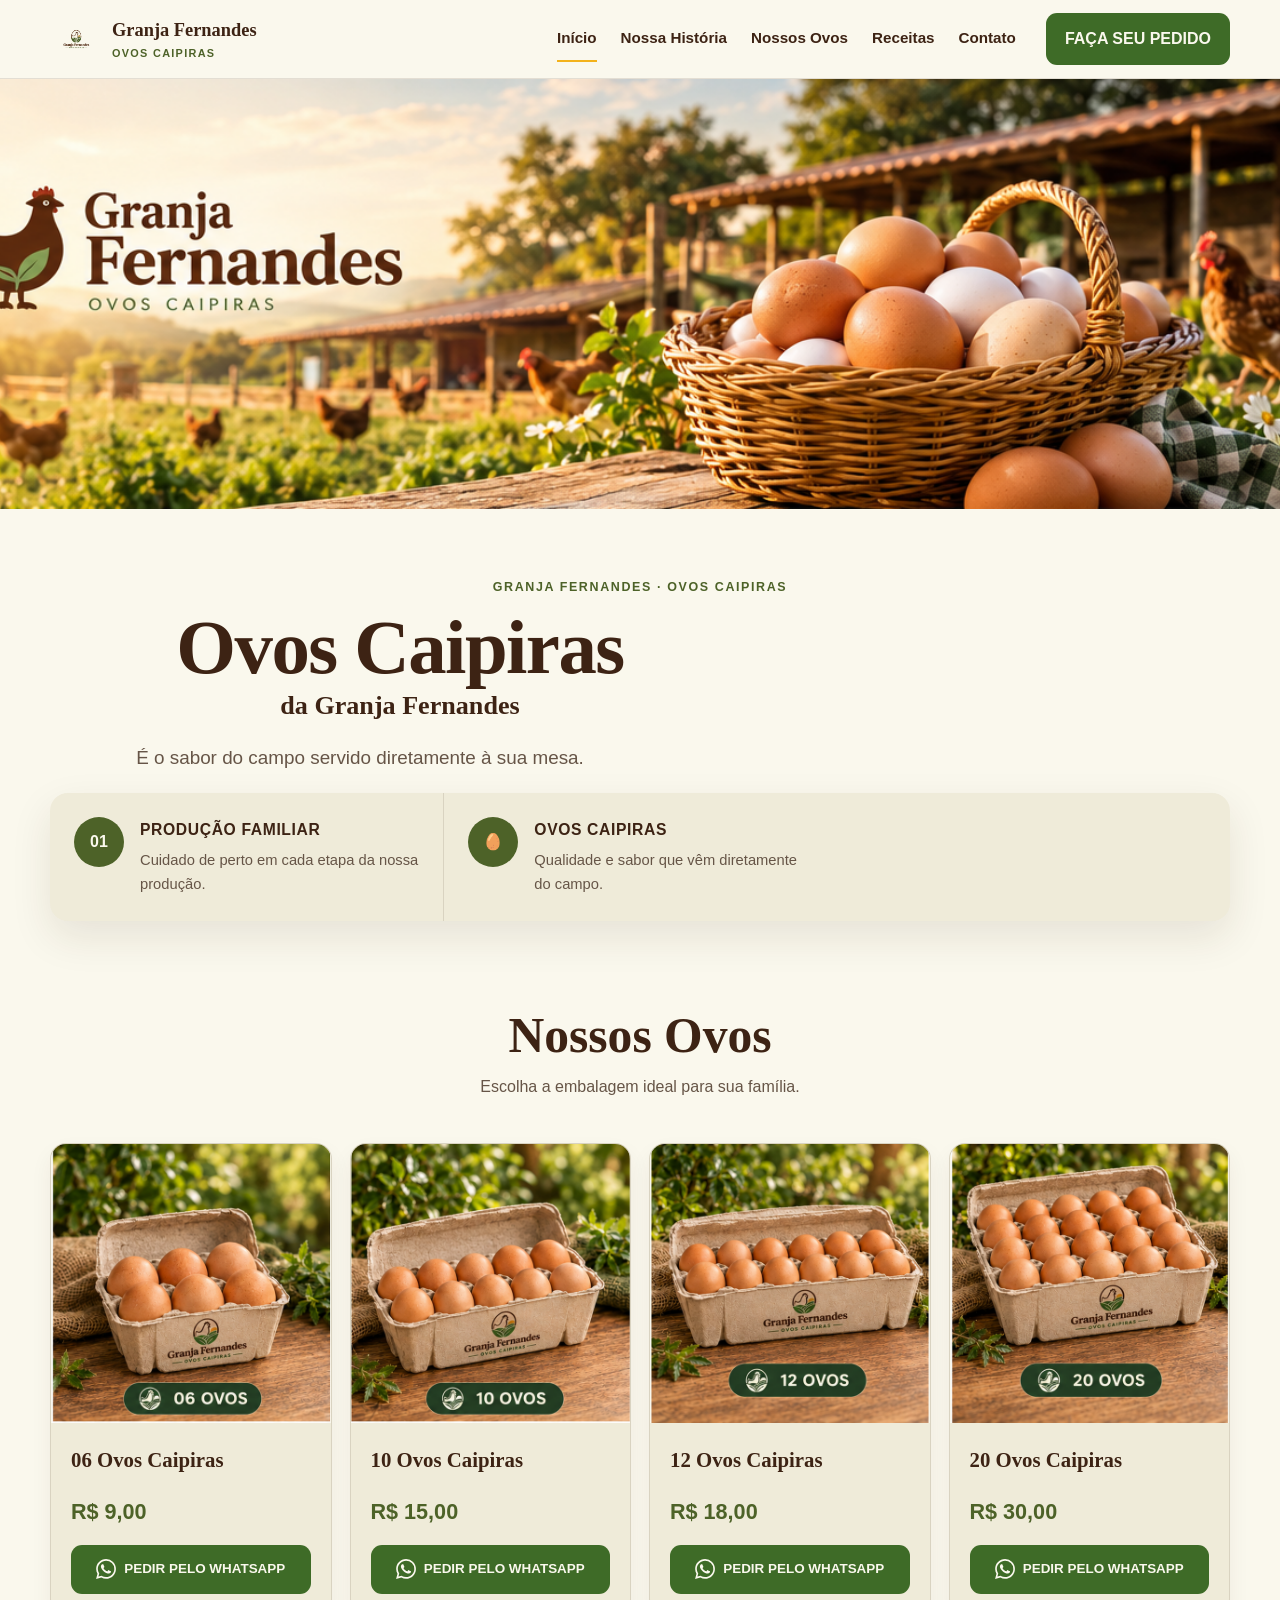
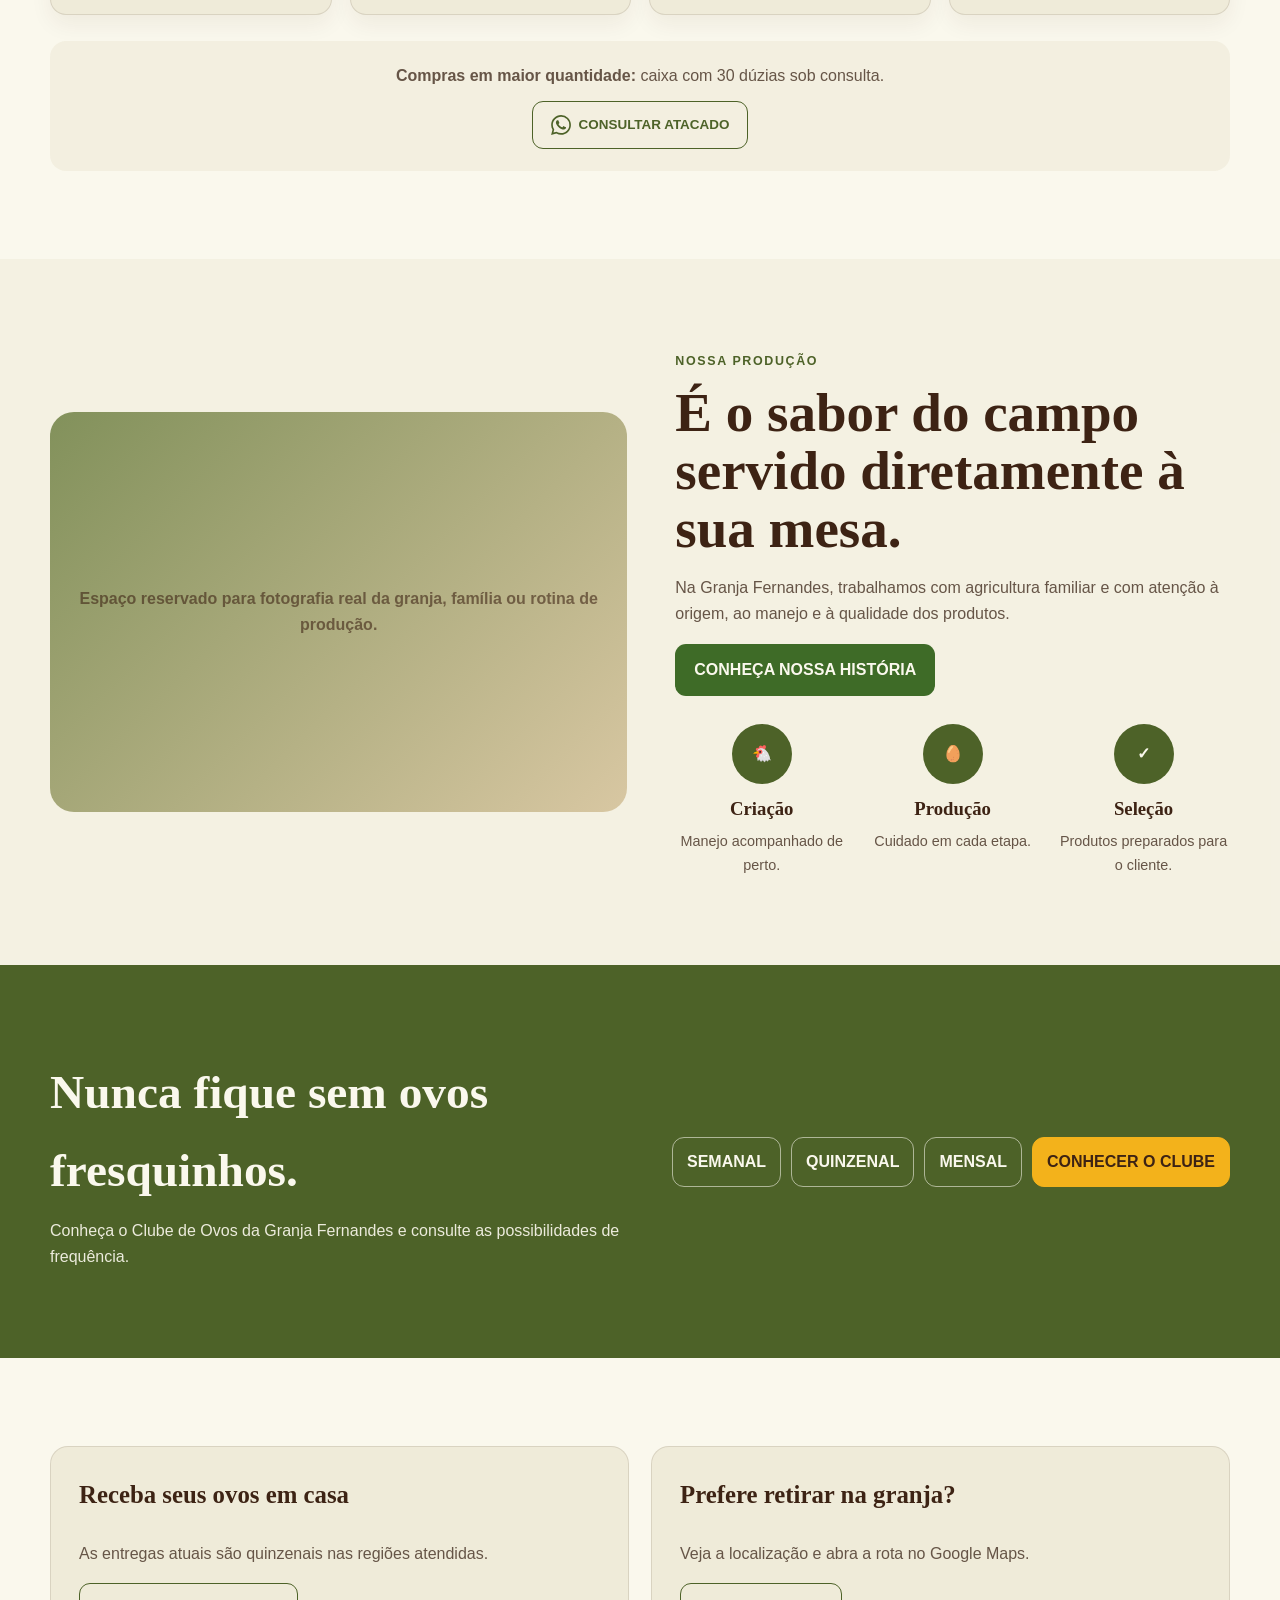
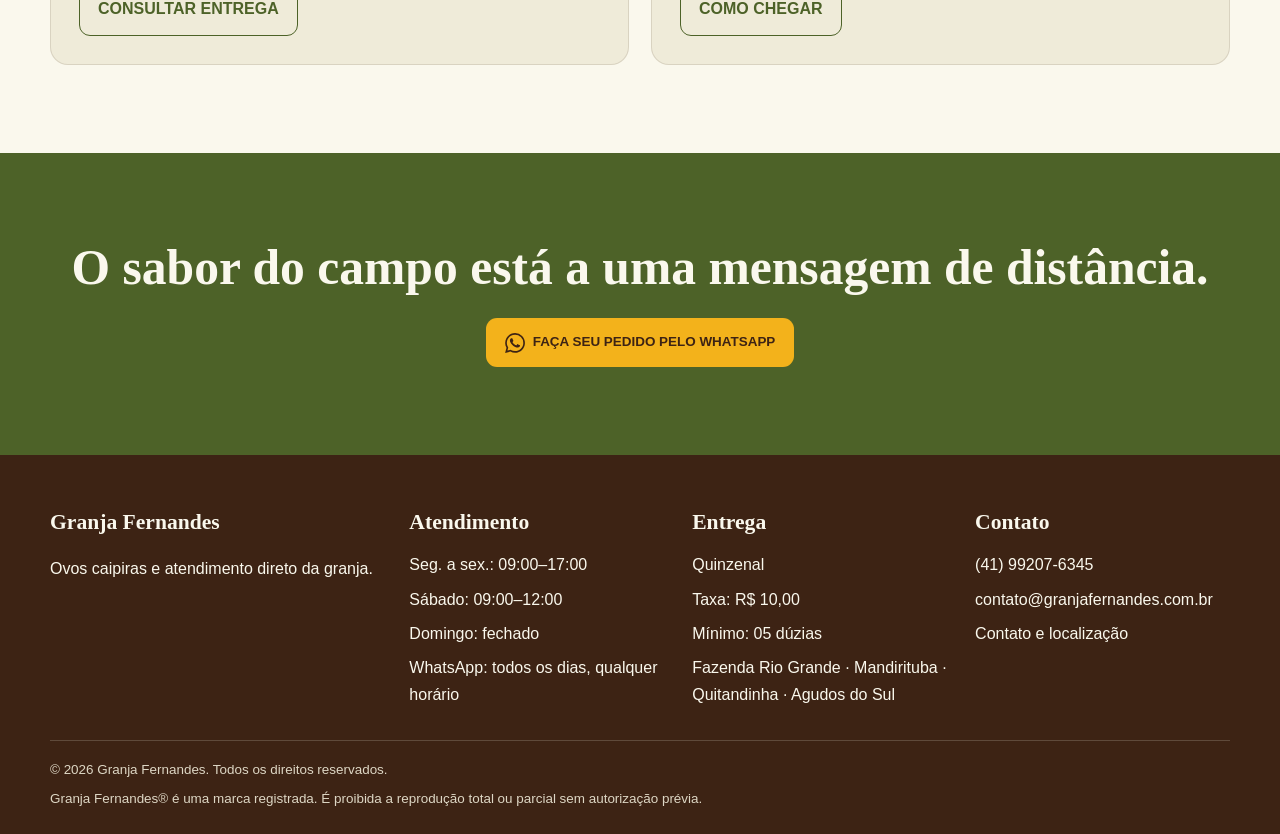
==== commit 76051190: "GF-CODE-046: concluir Task 65 e limpar CTA vazio da Home" ====
--- a/index.html
+++ b/index.html
@@ -46,8 +46,6 @@
             <p>
               É o sabor do campo servido diretamente à sua mesa.
             </p>
-            <div class="hero-actions">
-              </div>
           </div>
           
         </div>
@@ -77,19 +75,6 @@
               </h3>
               <p>
                 Qualidade e sabor que vêm diretamente do campo.
-              </p>
-            </div>
-          </article>
-          <article class="feature">
-            <div class="feature-icon">
-              02
-            </div>
-            <div>
-              <h3>
-                Direto da granja
-              </h3>
-              <p>
-                Peça pelo WhatsApp e consulte as condições de entrega.
               </p>
             </div>
           </article>
--- a/assets/css/style.css
+++ b/assets/css/style.css
@@ -1182,3 +1182,15 @@
     transform: scale(.65);
   }
 }
+
+/* CTAs de WhatsApp — manter o texto em uma única linha */
+.btn[data-whatsapp] {
+  font-size: clamp(.72rem, 1.05vw, .9rem);
+  white-space: nowrap;
+}
+@media (max-width: 640px) {
+  .btn[data-whatsapp] {
+    font-size: .72rem;
+    letter-spacing: .01em;
+  }
+}
